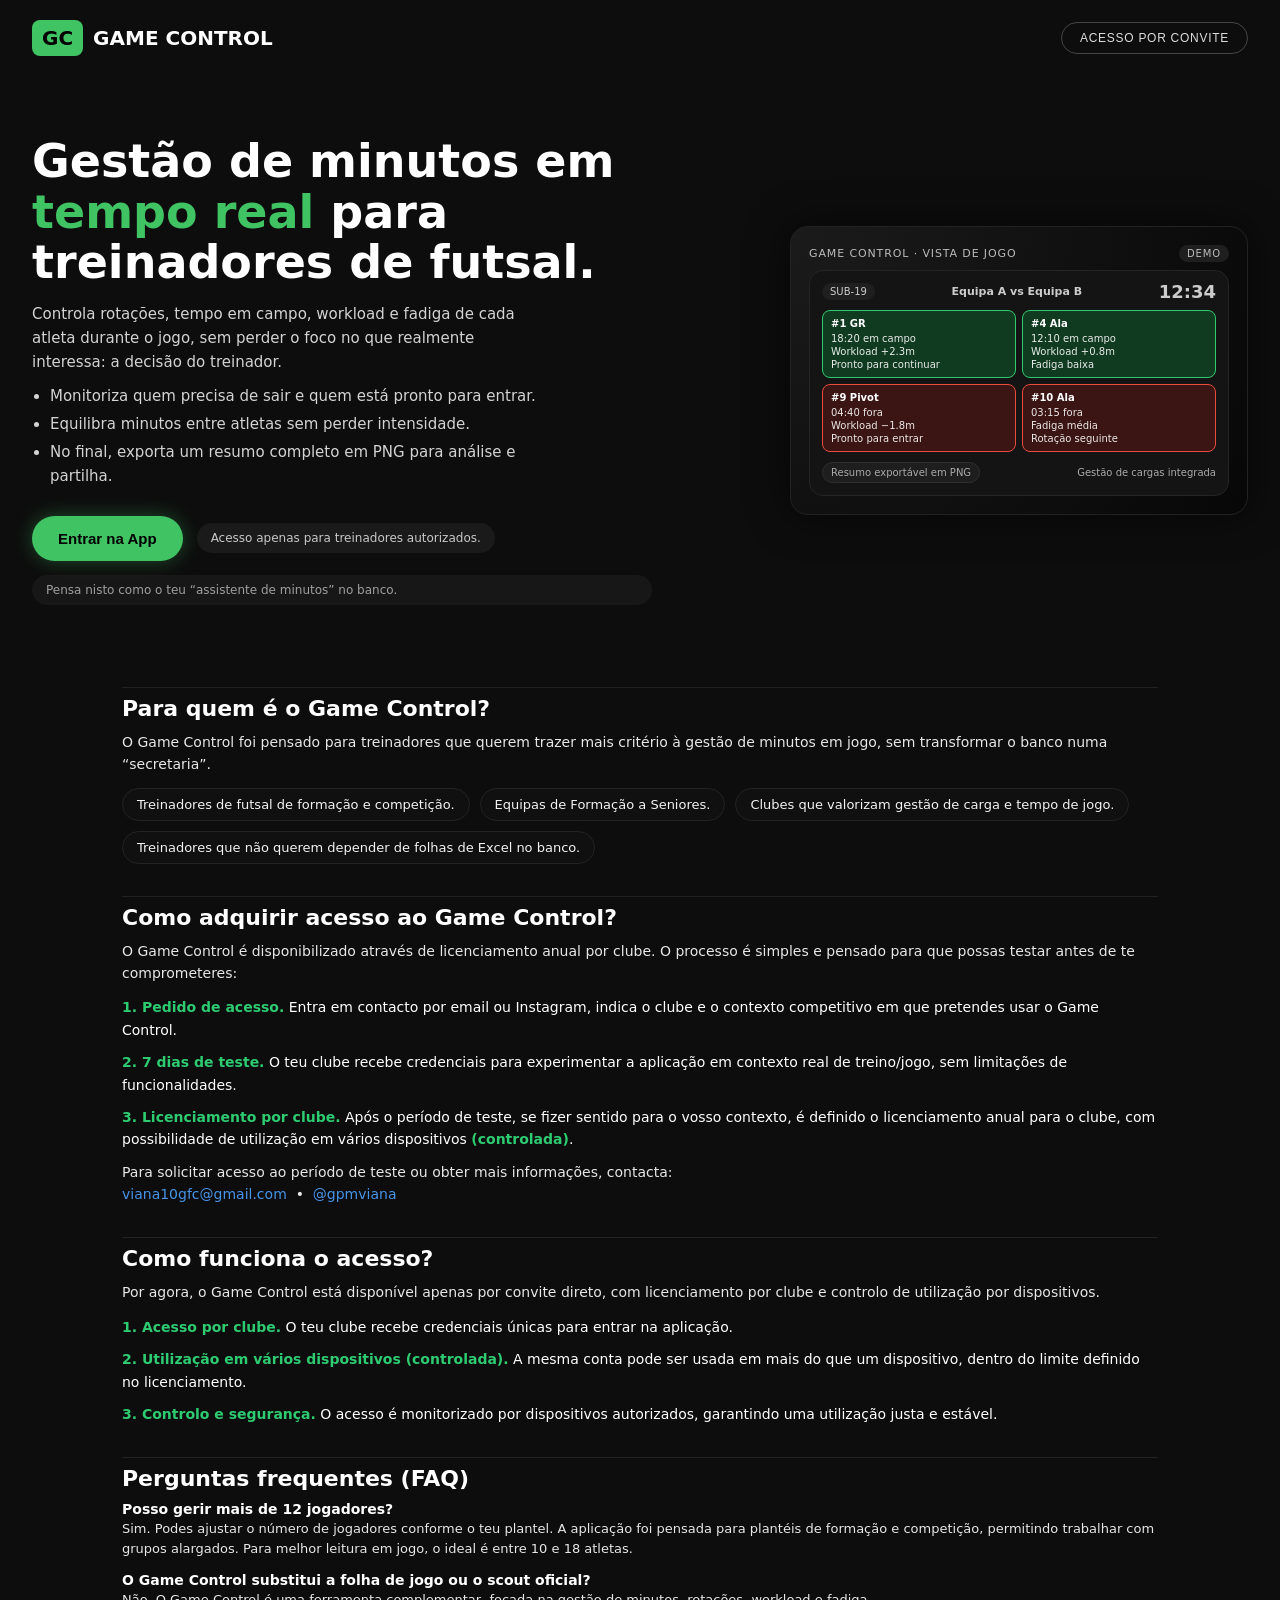
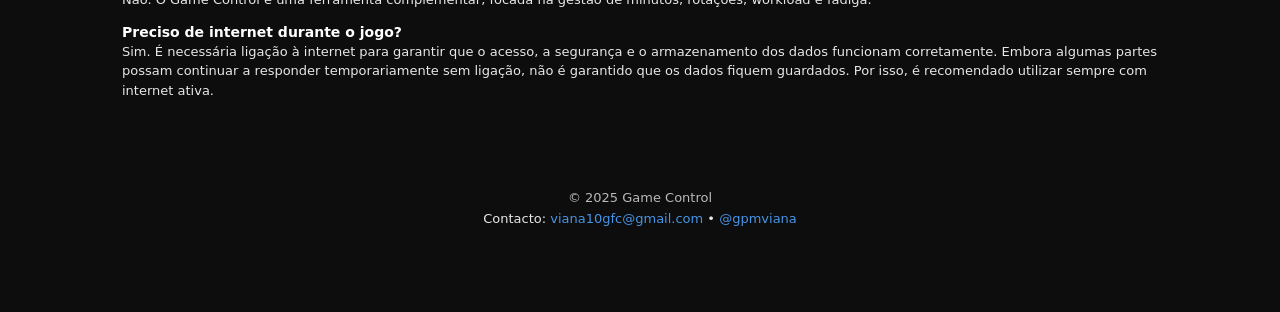
==== index.html @ 4bc2dbb5 "index.html" ====
<!DOCTYPE html>
<html lang="pt">
<head>
    <meta charset="UTF-8" />
    <meta name="viewport" content="width=device-width, initial-scale=1.0" />
    <title>Game Control – Futsal Minutes Manager</title>

    <style>
        :root{
            --green:#40c463;
            --green-soft:#2ecc71;
            --red:#e74c3c;
            --bg:#0d0d0d;
            --card:#111111;
        }

        body {
            margin: 0;
            font-family: system-ui, -apple-system, BlinkMacSystemFont, "Inter", sans-serif;
            background: var(--bg);
            color: #fff;
        }

        /* NAVBAR */
        .navbar {
            width: 100%;
            padding: 20px 32px;
            box-sizing: border-box;
            display: flex;
            justify-content: space-between;
            align-items: center;
        }

        .logo {
            display: flex;
            align-items: center;
            gap: 10px;
            font-weight: 700;
            font-size: 20px;
        }

        .logo-icon {
            background: var(--green);
            padding: 6px 10px;
            border-radius: 8px;
            font-weight: 800;
            color: #000;
        }

        .invite-btn {
            background: transparent;
            border: 1px solid #444;
            padding: 8px 18px;
            border-radius: 20px;
            font-size: 12px;
            cursor: pointer;
            color: #ddd;
            text-transform: uppercase;
            letter-spacing: .06em;
        }

        /* HERO SECTION */
        .hero {
            width: 100%;
            padding: 60px 32px 40px;
            box-sizing: border-box;
            display: flex;
            justify-content: space-between;
            align-items: center;
            gap: 40px;
        }

        .hero-left{
            max-width: 620px;
        }

        .hero-title {
            font-size: 46px;
            font-weight: 800;
            line-height: 1.1;
        }

        .hero-title span {
            color: var(--green);
        }

        .hero-sub {
            opacity: 0.82;
            max-width: 520px;
            margin-top: 14px;
            line-height: 1.6;
            font-size: 15px;
        }

        .hero-sub ul {
            padding-left: 18px;
            margin-top: 10px;
        }

        .hero-sub li {
            margin-bottom: 4px;
        }

        .hero-buttons {
            margin-top: 28px;
            display: flex;
            flex-wrap: wrap;
            gap: 14px;
            align-items: center;
        }

        .primary-btn {
            background: var(--green);
            padding: 14px 26px;
            border-radius: 999px;
            color: #000;
            font-weight: 700;
            border: none;
            cursor: pointer;
            font-size: 15px;
            box-shadow: 0 0 20px rgba(64,196,99,.35);
        }

        .small-tag {
            background: #1c1c1c;
            padding: 8px 14px;
            border-radius: 999px;
            font-size: 12px;
            opacity: 0.9;
            color:#ddd;
        }

        /* MOCKUP / PREVIEW */
        .hero-right{
            flex:1;
            display:flex;
            justify-content:flex-end;
        }

        .mockup-box {
            background: radial-gradient(circle at top left,#1b1b1b,#070707);
            padding: 18px;
            border-radius: 18px;
            box-shadow: 0 0 40px rgba(0,0,0,0.6);
            width: 420px;
            max-width: 100%;
            border:1px solid #222;
        }

        .mockup-header{
            display:flex;
            justify-content:space-between;
            align-items:center;
            font-size:11px;
            text-transform:uppercase;
            letter-spacing:.08em;
            color:#bbb;
            margin-bottom:8px;
        }

        .mockup-chip{
            padding:3px 8px;
            border-radius:999px;
            background:#1f1f1f;
            font-size:10px;
        }

        .mockup-main{
            background: #141414;
            border-radius:14px;
            padding:10px 12px 12px;
            border:1px solid #242424;
        }

        .mockup-toprow{
            display:flex;
            justify-content:space-between;
            align-items:center;
            font-size:11px;
            color:#ccc;
            margin-bottom:8px;
        }

        .mockup-score{
            font-weight:700;
        }

        .mockup-clock{
            font-size:18px;
            font-weight:800;
        }

        .mockup-grid{
            display:grid;
            grid-template-columns:repeat(2,minmax(0,1fr));
            gap:6px;
            margin-top:6px;
        }

        .mock-player{
            border-radius:8px;
            padding:6px 8px;
            font-size:10px;
            line-height:1.3;
        }

        .mock-player.green{
            background:#103b20;
            border:1px solid #2ecc71;
        }

        .mock-player.red{
            background:#3b1513;
            border:1px solid #e74c3c;
        }

        .mock-name{
            font-weight:700;
            margin-bottom:2px;
        }

        .mock-line{
            opacity:.9;
        }

        .mock-footer{
            margin-top:10px;
            display:flex;
            justify-content:space-between;
            align-items:center;
            font-size:10px;
            color:#aaa;
        }

        .mock-pill{
            padding:4px 8px;
            border-radius:999px;
            background:#1e1e1e;
            border:1px solid #2f2f2f;
        }

        /* GENERIC SECTION */
        .section-wrapper{
            padding: 10px 32px 0;
            box-sizing:border-box;
            max-width: 1100px;
            margin: 0 auto;
        }

        .section {
            margin-top: 32px;
            padding-top: 8px;
            border-top: 1px solid #222;
        }

        .section h2 {
            font-size: 22px;
            margin: 0 0 10px 0;
        }

        .section p {
            font-size: 14px;
            opacity: 0.9;
            line-height: 1.6;
            margin: 0 0 12px 0;
        }

        /* PARA QUEM / PILLS */
        .pill-grid {
            display: flex;
            flex-wrap: wrap;
            gap: 10px;
            margin-top: 8px;
        }

        .pill-card {
            background:#111;
            border-radius: 999px;
            padding: 8px 14px;
            font-size: 13px;
            border:1px solid #252525;
            opacity:0.95;
        }

        /* COMO FUNCIONA – STEPS */
        .steps {
            list-style: none;
            padding-left: 0;
            margin: 10px 0 0 0;
            font-size: 14px;
        }

        .steps li {
            margin-bottom: 10px;
            line-height: 1.6;
        }

        .steps li strong {
            color: var(--green-soft);
        }

        /* FAQ */
        .faq-list {
            margin: 10px 0 0 0;
            padding: 0;
            list-style: none;
        }

        .faq-item {
            margin-bottom: 14px;
        }

        .faq-q {
            font-weight: 600;
            font-size: 14px;
            margin-bottom: 2px;
        }

        .faq-a {
            font-size: 13px;
            opacity: 0.9;
            line-height: 1.5;
        }

        /* FOOTER */
        footer {
            width: 100%;
            text-align: center;
            padding: 30px 12px 26px;
            font-size: 13px;
            color: #ccc;
            opacity: 0.9;
            margin-top: 60px;
            margin-bottom: 60px;
            box-sizing:border-box;
        }

        footer a {
            color: #4da3ff;
            text-decoration: none;
        }

        /* RESPONSIVE */
        @media (max-width: 900px){
            .hero{
                flex-direction:column;
                align-items:flex-start;
            }
            .hero-right{
                width:100%;
                justify-content:center;
            }
        }

        @media (max-width:600px){
            .navbar{
                flex-direction:column;
                gap:8px;
                align-items:flex-start;
            }
            .hero{
                padding:40px 20px 20px;
            }
            .hero-title{
                font-size:34px;
            }
            .section-wrapper{
                padding: 0 20px;
            }
        }
    </style>
</head>

<body>

    <!-- NAVBAR -->
    <div class="navbar">
        <div class="logo">
            <div class="logo-icon">GC</div>
            GAME CONTROL
        </div>

        <button class="invite-btn">Acesso por convite</button>
    </div>

    <!-- HERO -->
    <div class="hero">
        <!-- ESQUERDA -->
        <div class="hero-left">
            <div class="hero-title">
                Gestão de minutos em <span>tempo real</span> para treinadores de futsal.
            </div>

            <div class="hero-sub">
                Controla rotações, tempo em campo, workload e fadiga de cada atleta durante o jogo,
                sem perder o foco no que realmente interessa: a decisão do treinador.
                <ul>
                    <li>Monitoriza quem precisa de sair e quem está pronto para entrar.</li>
                    <li>Equilibra minutos entre atletas sem perder intensidade.</li>
                    <li>No final, exporta um resumo completo em PNG para análise e partilha.</li>
                </ul>
            </div>

            <div class="hero-buttons">
                <button class="primary-btn" onclick="window.location.href='app.html'">
                    Entrar na App
                </button>

                <div class="small-tag">
                    Acesso apenas para treinadores autorizados.
                </div>
            </div>

            <div class="small-tag" style="margin-top:14px; opacity:0.7;">
                Pensa nisto como o teu “assistente de minutos” no banco.
            </div>
        </div>

        <!-- DIREITA – MOCKUP DA APP -->
        <div class="hero-right">
            <div class="mockup-box">
                <div class="mockup-header">
                    <span>Game Control · Vista de Jogo</span>
                    <span class="mockup-chip">DEMO</span>
                </div>

                <div class="mockup-main">
                    <div class="mockup-toprow">
                        <span class="mockup-chip">SUB-19</span>
                        <span class="mockup-score">Equipa A vs Equipa B</span>
                        <span class="mockup-clock">12:34</span>
                    </div>

                    <div class="mockup-grid">
                        <div class="mock-player green">
                            <div class="mock-name">#1 GR</div>
                            <div class="mock-line">18:20 em campo</div>
                            <div class="mock-line">Workload +2.3m</div>
                            <div class="mock-line">Pronto para continuar</div>
                        </div>

                        <div class="mock-player green">
                            <div class="mock-name">#4 Ala</div>
                            <div class="mock-line">12:10 em campo</div>
                            <div class="mock-line">Workload +0.8m</div>
                            <div class="mock-line">Fadiga baixa</div>
                        </div>

                        <div class="mock-player red">
                            <div class="mock-name">#9 Pivot</div>
                            <div class="mock-line">04:40 fora</div>
                            <div class="mock-line">Workload −1.8m</div>
                            <div class="mock-line">Pronto para entrar</div>
                        </div>

                        <div class="mock-player red">
                            <div class="mock-name">#10 Ala</div>
                            <div class="mock-line">03:15 fora</div>
                            <div class="mock-line">Fadiga média</div>
                            <div class="mock-line">Rotação seguinte</div>
                        </div>
                    </div>

                    <div class="mock-footer">
                        <span class="mock-pill">Resumo exportável em PNG</span>
                        <span>Gestão de cargas integrada</span>
                    </div>
                </div>
            </div>
        </div>
    </div>

    <!-- SECÇÕES TEXTO -->
    <div class="section-wrapper">

        <!-- PARA QUEM É -->
        <section class="section">
            <h2>Para quem é o Game Control?</h2>
            <p>
                O Game Control foi pensado para treinadores que querem trazer mais critério à gestão de minutos em jogo,
                sem transformar o banco numa “secretaria”.
            </p>
            <div class="pill-grid">
                <div class="pill-card">Treinadores de futsal de formação e competição.</div>
                <div class="pill-card">Equipas de Formação a Seniores.</div>
                <div class="pill-card">Clubes que valorizam gestão de carga e tempo de jogo.</div>
                <div class="pill-card">Treinadores que não querem depender de folhas de Excel no banco.</div>
            </div>
        </section>

        <!-- COMO ADQUIRIR ACESSO -->
        <section class="section">
            <h2>Como adquirir acesso ao Game Control?</h2>
            <p>
                O Game Control é disponibilizado através de licenciamento anual por clube.  
                O processo é simples e pensado para que possas testar antes de te comprometeres:
            </p>
            <ul class="steps">
                <li>
                    <strong>1. Pedido de acesso.</strong>  
                    Entra em contacto por email ou Instagram, indica o clube e o contexto competitivo em que pretendes usar o Game Control.
                </li>
                <li>
                    <strong>2. 7 dias de teste.</strong>  
                    O teu clube recebe credenciais para experimentar a aplicação em contexto real de treino/jogo, sem limitações de funcionalidades.
                </li>
                <li>
                    <strong>3. Licenciamento por clube.</strong>  
                    Após o período de teste, se fizer sentido para o vosso contexto, é definido o licenciamento anual para o clube, com possibilidade de utilização em vários dispositivos <strong>(controlada)</strong>.
                </li>
            </ul>
            <p style="margin-top:10px;">
                Para solicitar acesso ao período de teste ou obter mais informações, contacta:
                <br>
                <a href="mailto:viana10gfc@gmail.com" style="color:#4da3ff; text-decoration:none;">viana10gfc@gmail.com</a>
                &nbsp;•&nbsp;
                <a href="https://instagram.com/gpmviana" target="_blank" style="color:#4da3ff; text-decoration:none;">@gpmviana</a>
            </p>
        </section>

        <!-- COMO FUNCIONA O ACESSO -->
        <section class="section">
            <h2>Como funciona o acesso?</h2>
            <p>
                Por agora, o Game Control está disponível apenas por convite direto, com licenciamento por clube e controlo de utilização por dispositivos.
            </p>
            <ul class="steps">
                <li>
                    <strong>1. Acesso por clube.</strong>  
                    O teu clube recebe credenciais únicas para entrar na aplicação.
                </li>
                <li>
                    <strong>2. Utilização em vários dispositivos (controlada).</strong>  
                    A mesma conta pode ser usada em mais do que um dispositivo, dentro do limite definido no licenciamento.
                </li>
                <li>
                    <strong>3. Controlo e segurança.</strong>  
                    O acesso é monitorizado por dispositivos autorizados, garantindo uma utilização justa e estável.
                </li>
            </ul>
        </section>

        <!-- FAQ -->
        <section class="section">
            <h2>Perguntas frequentes (FAQ)</h2>
            <ul class="faq-list">

                <li class="faq-item">
                    <div class="faq-q">Posso gerir mais de 12 jogadores?</div>
                    <div class="faq-a">
                        Sim. Podes ajustar o número de jogadores conforme o teu plantel.
                        A aplicação foi pensada para plantéis de formação e competição, permitindo trabalhar com grupos
                        alargados. Para melhor leitura em jogo, o ideal é entre 10 e 18 atletas.
                    </div>
                </li>

                <li class="faq-item">
                    <div class="faq-q">O Game Control substitui a folha de jogo ou o scout oficial?</div>
                    <div class="faq-a">
                        Não. O Game Control é uma ferramenta complementar, focada na gestão de minutos, rotações,
                        workload e fadiga.
                    </div>
                </li>

                <li class="faq-item">
                    <div class="faq-q">Preciso de internet durante o jogo?</div>
                    <div class="faq-a">
                        Sim. É necessária ligação à internet para garantir que o acesso, a segurança e o
                        armazenamento dos dados funcionam corretamente.  
                        Embora algumas partes possam continuar a responder temporariamente sem ligação, não é
                        garantido que os dados fiquem guardados. Por isso, é recomendado utilizar sempre com
                        internet ativa.
                    </div>
                </li>

            </ul>
        </section>
    </div>

    <!-- FOOTER (CONTACTOS) -->
    <footer>
        <div>© 2025 Game Control </div>
        <div style="font-weight:500; color:#fff; margin-top:6px;">
            Contacto:
            <a href="mailto:viana10gfc@gmail.com">viana10gfc@gmail.com</a>
            •
            <a href="https://instagram.com/gpmviana" target="_blank">@gpmviana</a>
        </div>
    </footer>

</body>
</html>
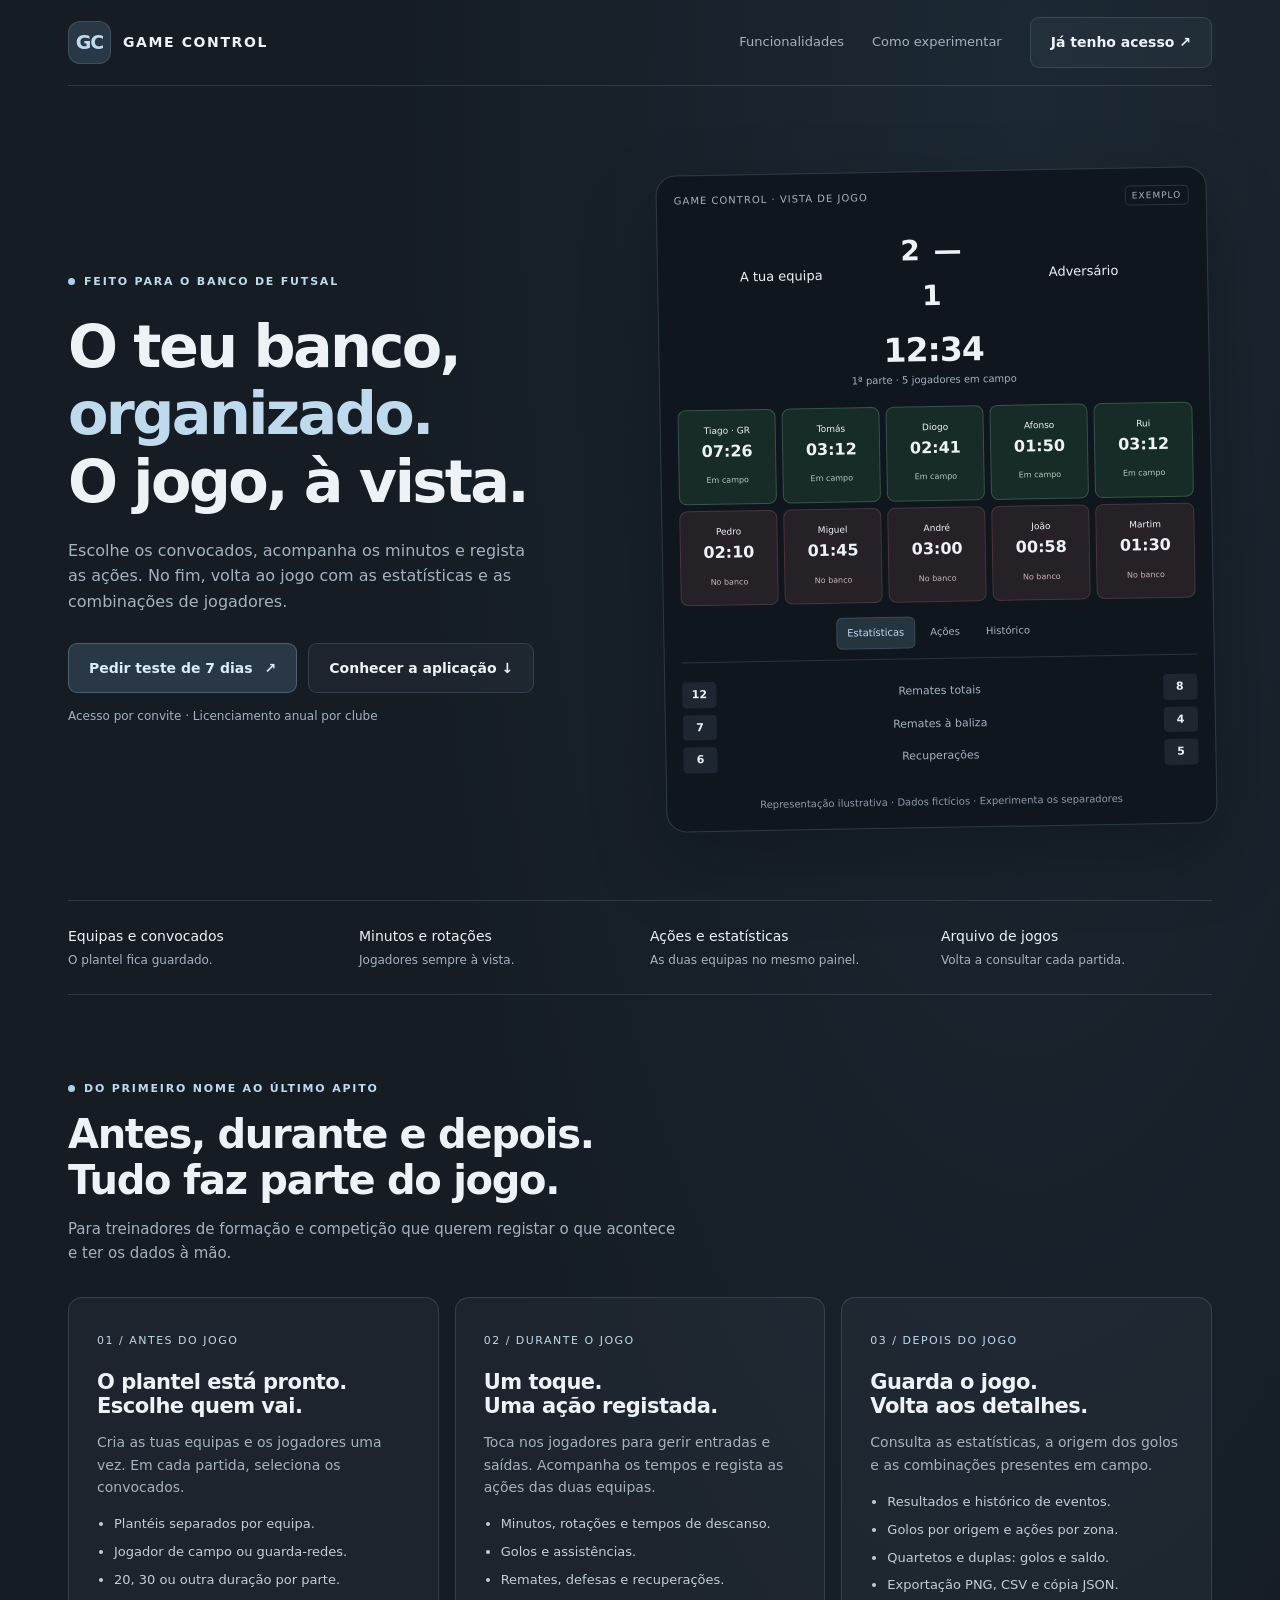
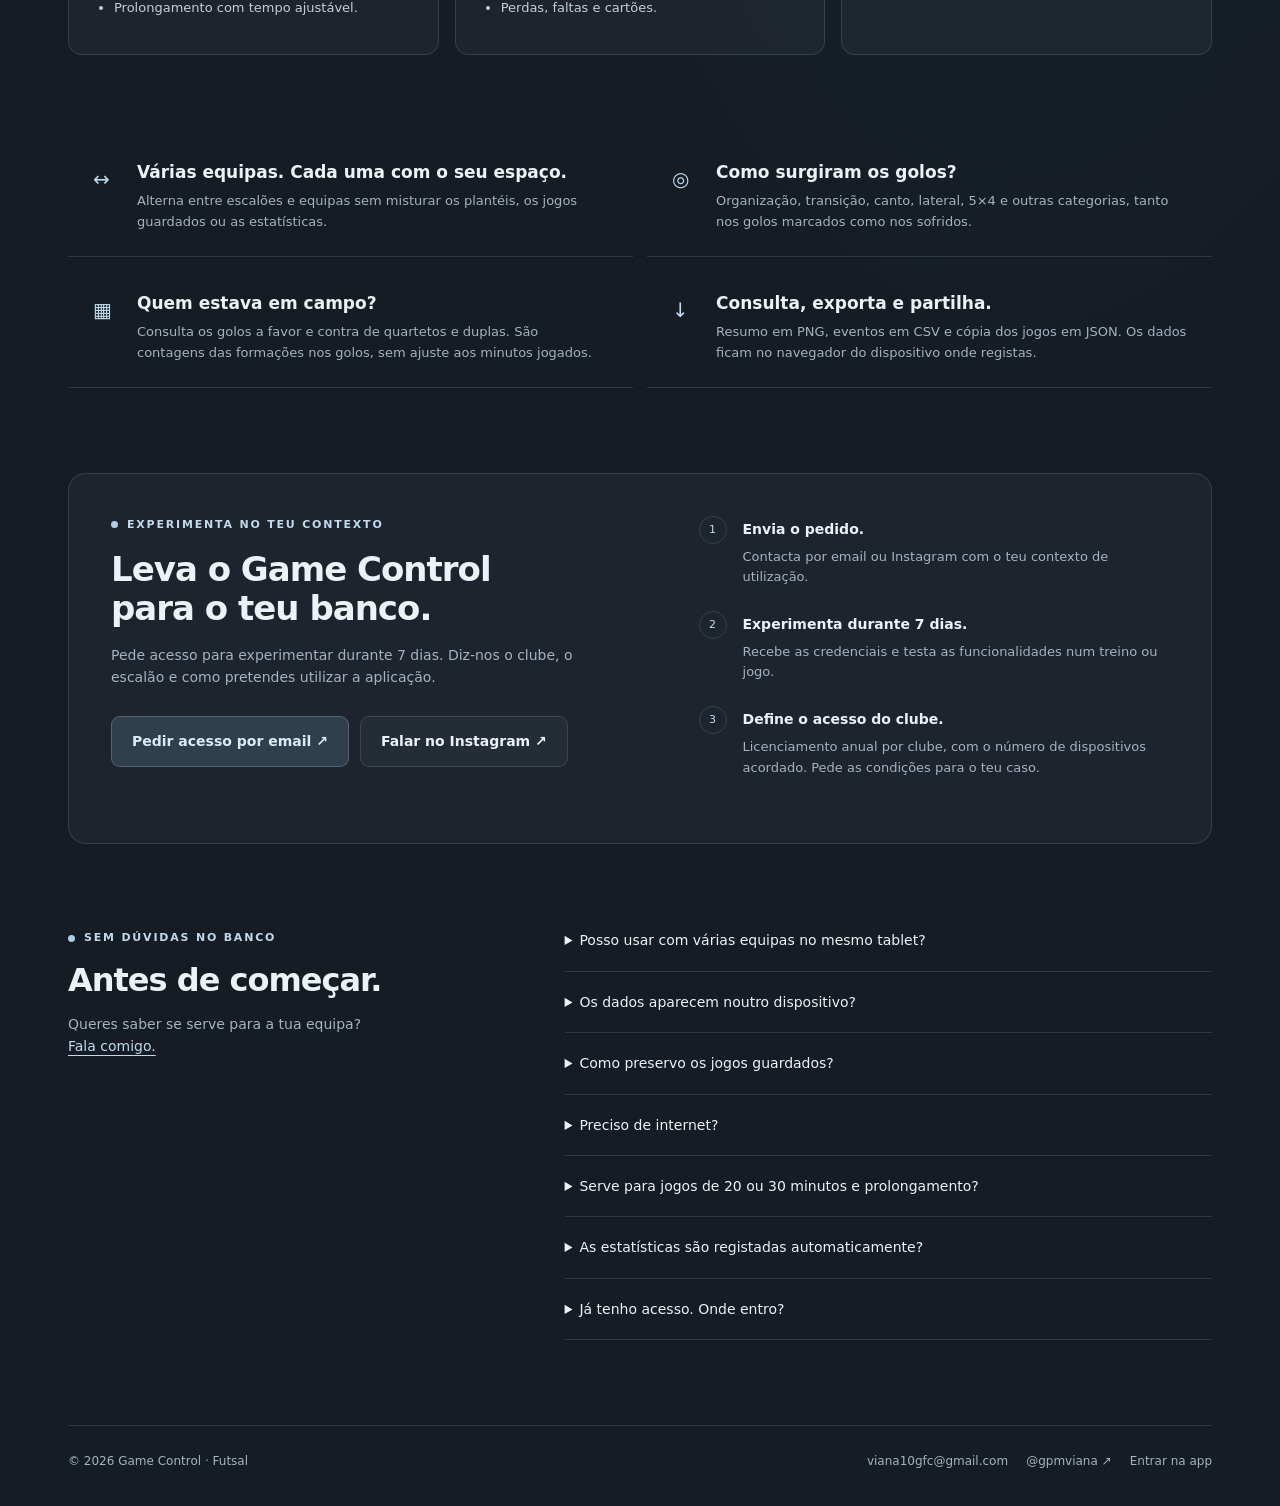
==== commit e5e5e97c: "Update index.html" ====
--- a/index.html
+++ b/index.html
@@ -1,592 +1,38 @@
 <!DOCTYPE html>
-<html lang="pt">
+<html lang="pt-PT">
 <head>
-    <meta charset="UTF-8" />
-    <meta name="viewport" content="width=device-width, initial-scale=1.0" />
-    <title>Game Control – Futsal Minutes Manager</title>
-
-    <style>
-        :root{
-            --green:#40c463;
-            --green-soft:#2ecc71;
-            --red:#e74c3c;
-            --bg:#0d0d0d;
-            --card:#111111;
-        }
-
-        body {
-            margin: 0;
-            font-family: system-ui, -apple-system, BlinkMacSystemFont, "Inter", sans-serif;
-            background: var(--bg);
-            color: #fff;
-        }
-
-        /* NAVBAR */
-        .navbar {
-            width: 100%;
-            padding: 20px 32px;
-            box-sizing: border-box;
-            display: flex;
-            justify-content: space-between;
-            align-items: center;
-        }
-
-        .logo {
-            display: flex;
-            align-items: center;
-            gap: 10px;
-            font-weight: 700;
-            font-size: 20px;
-        }
-
-        .logo-icon {
-            background: var(--green);
-            padding: 6px 10px;
-            border-radius: 8px;
-            font-weight: 800;
-            color: #000;
-        }
-
-        .invite-btn {
-            background: transparent;
-            border: 1px solid #444;
-            padding: 8px 18px;
-            border-radius: 20px;
-            font-size: 12px;
-            cursor: pointer;
-            color: #ddd;
-            text-transform: uppercase;
-            letter-spacing: .06em;
-        }
-
-        /* HERO SECTION */
-        .hero {
-            width: 100%;
-            padding: 60px 32px 40px;
-            box-sizing: border-box;
-            display: flex;
-            justify-content: space-between;
-            align-items: center;
-            gap: 40px;
-        }
-
-        .hero-left{
-            max-width: 620px;
-        }
-
-        .hero-title {
-            font-size: 46px;
-            font-weight: 800;
-            line-height: 1.1;
-        }
-
-        .hero-title span {
-            color: var(--green);
-        }
-
-        .hero-sub {
-            opacity: 0.82;
-            max-width: 520px;
-            margin-top: 14px;
-            line-height: 1.6;
-            font-size: 15px;
-        }
-
-        .hero-sub ul {
-            padding-left: 18px;
-            margin-top: 10px;
-        }
-
-        .hero-sub li {
-            margin-bottom: 4px;
-        }
-
-        .hero-buttons {
-            margin-top: 28px;
-            display: flex;
-            flex-wrap: wrap;
-            gap: 14px;
-            align-items: center;
-        }
-
-        .primary-btn {
-            background: var(--green);
-            padding: 14px 26px;
-            border-radius: 999px;
-            color: #000;
-            font-weight: 700;
-            border: none;
-            cursor: pointer;
-            font-size: 15px;
-            box-shadow: 0 0 20px rgba(64,196,99,.35);
-        }
-
-        .small-tag {
-            background: #1c1c1c;
-            padding: 8px 14px;
-            border-radius: 999px;
-            font-size: 12px;
-            opacity: 0.9;
-            color:#ddd;
-        }
-
-        /* MOCKUP / PREVIEW */
-        .hero-right{
-            flex:1;
-            display:flex;
-            justify-content:flex-end;
-        }
-
-        .mockup-box {
-            background: radial-gradient(circle at top left,#1b1b1b,#070707);
-            padding: 18px;
-            border-radius: 18px;
-            box-shadow: 0 0 40px rgba(0,0,0,0.6);
-            width: 420px;
-            max-width: 100%;
-            border:1px solid #222;
-        }
-
-        .mockup-header{
-            display:flex;
-            justify-content:space-between;
-            align-items:center;
-            font-size:11px;
-            text-transform:uppercase;
-            letter-spacing:.08em;
-            color:#bbb;
-            margin-bottom:8px;
-        }
-
-        .mockup-chip{
-            padding:3px 8px;
-            border-radius:999px;
-            background:#1f1f1f;
-            font-size:10px;
-        }
-
-        .mockup-main{
-            background: #141414;
-            border-radius:14px;
-            padding:10px 12px 12px;
-            border:1px solid #242424;
-        }
-
-        .mockup-toprow{
-            display:flex;
-            justify-content:space-between;
-            align-items:center;
-            font-size:11px;
-            color:#ccc;
-            margin-bottom:8px;
-        }
-
-        .mockup-score{
-            font-weight:700;
-        }
-
-        .mockup-clock{
-            font-size:18px;
-            font-weight:800;
-        }
-
-        .mockup-grid{
-            display:grid;
-            grid-template-columns:repeat(2,minmax(0,1fr));
-            gap:6px;
-            margin-top:6px;
-        }
-
-        .mock-player{
-            border-radius:8px;
-            padding:6px 8px;
-            font-size:10px;
-            line-height:1.3;
-        }
-
-        .mock-player.green{
-            background:#103b20;
-            border:1px solid #2ecc71;
-        }
-
-        .mock-player.red{
-            background:#3b1513;
-            border:1px solid #e74c3c;
-        }
-
-        .mock-name{
-            font-weight:700;
-            margin-bottom:2px;
-        }
-
-        .mock-line{
-            opacity:.9;
-        }
-
-        .mock-footer{
-            margin-top:10px;
-            display:flex;
-            justify-content:space-between;
-            align-items:center;
-            font-size:10px;
-            color:#aaa;
-        }
-
-        .mock-pill{
-            padding:4px 8px;
-            border-radius:999px;
-            background:#1e1e1e;
-            border:1px solid #2f2f2f;
-        }
-
-        /* GENERIC SECTION */
-        .section-wrapper{
-            padding: 10px 32px 0;
-            box-sizing:border-box;
-            max-width: 1100px;
-            margin: 0 auto;
-        }
-
-        .section {
-            margin-top: 32px;
-            padding-top: 8px;
-            border-top: 1px solid #222;
-        }
-
-        .section h2 {
-            font-size: 22px;
-            margin: 0 0 10px 0;
-        }
-
-        .section p {
-            font-size: 14px;
-            opacity: 0.9;
-            line-height: 1.6;
-            margin: 0 0 12px 0;
-        }
-
-        /* PARA QUEM / PILLS */
-        .pill-grid {
-            display: flex;
-            flex-wrap: wrap;
-            gap: 10px;
-            margin-top: 8px;
-        }
-
-        .pill-card {
-            background:#111;
-            border-radius: 999px;
-            padding: 8px 14px;
-            font-size: 13px;
-            border:1px solid #252525;
-            opacity:0.95;
-        }
-
-        /* COMO FUNCIONA – STEPS */
-        .steps {
-            list-style: none;
-            padding-left: 0;
-            margin: 10px 0 0 0;
-            font-size: 14px;
-        }
-
-        .steps li {
-            margin-bottom: 10px;
-            line-height: 1.6;
-        }
-
-        .steps li strong {
-            color: var(--green-soft);
-        }
-
-        /* FAQ */
-        .faq-list {
-            margin: 10px 0 0 0;
-            padding: 0;
-            list-style: none;
-        }
-
-        .faq-item {
-            margin-bottom: 14px;
-        }
-
-        .faq-q {
-            font-weight: 600;
-            font-size: 14px;
-            margin-bottom: 2px;
-        }
-
-        .faq-a {
-            font-size: 13px;
-            opacity: 0.9;
-            line-height: 1.5;
-        }
-
-        /* FOOTER */
-        footer {
-            width: 100%;
-            text-align: center;
-            padding: 30px 12px 26px;
-            font-size: 13px;
-            color: #ccc;
-            opacity: 0.9;
-            margin-top: 60px;
-            margin-bottom: 60px;
-            box-sizing:border-box;
-        }
-
-        footer a {
-            color: #4da3ff;
-            text-decoration: none;
-        }
-
-        /* RESPONSIVE */
-        @media (max-width: 900px){
-            .hero{
-                flex-direction:column;
-                align-items:flex-start;
-            }
-            .hero-right{
-                width:100%;
-                justify-content:center;
-            }
-        }
-
-        @media (max-width:600px){
-            .navbar{
-                flex-direction:column;
-                gap:8px;
-                align-items:flex-start;
-            }
-            .hero{
-                padding:40px 20px 20px;
-            }
-            .hero-title{
-                font-size:34px;
-            }
-            .section-wrapper{
-                padding: 0 20px;
-            }
-        }
-    </style>
+<meta charset="UTF-8">
+<meta name="viewport" content="width=device-width, initial-scale=1">
+<meta name="description" content="Game Control: equipas e convocados, minutos e rotações, ações e estatísticas de futsal. Experimenta durante 7 dias mediante pedido de acesso.">
+<meta name="theme-color" content="#151c24">
+<title>Game Control — O teu banco de futsal, organizado.</title>
+<style>
+:root{color-scheme:dark;--bg:#151c24;--surface:rgba(199,223,243,.045);--raised:rgba(170,207,235,.09);--line:rgba(186,214,237,.15);--text:#edf2f7;--muted:#a5b2c0;--accent:#bfd9ed;--blue:rgba(139,186,218,.18)}
+*{box-sizing:border-box}html{scroll-behavior:smooth;scroll-padding-top:90px}body{margin:0;background:radial-gradient(ellipse at 80% 3%,#263b4b66,transparent 45%),var(--bg);color:var(--text);font-family:'Segoe UI',system-ui,-apple-system,sans-serif;line-height:1.6}a{color:inherit;text-decoration:none}button,input{font:inherit}button,a{-webkit-tap-highlight-color:transparent}button{cursor:pointer}a:focus-visible,button:focus-visible,summary:focus-visible{outline:2px solid var(--accent);outline-offset:5px}button{color:inherit}h1,h2,h3,p{margin:0}h1,h2,h3{line-height:1.15;font-weight:600}p{color:var(--muted)}.wrap{max-width:1200px;margin:auto;padding:0 28px}.nav{height:86px;display:flex;justify-content:space-between;align-items:center;gap:24px;border-bottom:1px solid var(--line)}.brand{display:flex;align-items:center;gap:12px;font-size:14px;letter-spacing:1.6px;font-weight:650}.monogram{display:grid;place-items:center;background:var(--blue);color:var(--accent);width:43px;height:43px;border:1px solid var(--line);border-radius:12px;letter-spacing:-1px;font-size:19px}.nav-links{display:flex;gap:28px;font-size:13px;color:var(--muted);align-items:center}.nav-links a:hover{color:var(--text)}.button{display:inline-flex;align-items:center;justify-content:center;gap:12px;padding:13px 20px;border:1px solid var(--line);border-radius:9px;font-size:14px;font-weight:600;background:var(--surface);color:var(--text);transition:background .15s,transform .15s}.button:hover{background:var(--raised);transform:translateY(-1px)}.button.primary{background:var(--blue);border-color:#b8dbf43d;color:#d8ecfa}.eyebrow{display:flex;align-items:center;gap:9px;color:var(--accent);font-size:11px;font-weight:600;letter-spacing:1.8px;text-transform:uppercase}.eyebrow:before{content:'';width:7px;height:7px;background:#adcfe7;border-radius:50%}.hero{display:grid;grid-template-columns:1fr 1.04fr;gap:64px;align-items:center;padding:85px 0 72px}.hero h1{font-size:clamp(40px,4.6vw,62px);letter-spacing:-2.6px;margin:22px 0}.hero h1 span{color:var(--accent)}.hero .intro{font-size:16px;max-width:460px}.cta{display:flex;flex-wrap:wrap;gap:11px;margin-top:28px}.hero .small{font-size:12px;margin-top:14px;color:var(--muted)}.preview{background:#10161e;border:1px solid #8eacc63b;border-radius:20px;padding:17px;box-shadow:0 30px 75px #0004;transform:rotate(-1deg)}.preview-bar{display:flex;justify-content:space-between;color:var(--muted);font-size:10px;letter-spacing:1px;margin-bottom:20px}.preview-tag{border:1px solid var(--line);border-radius:5px;padding:2px 6px;font-size:9px}.score{display:grid;grid-template-columns:1fr 90px 1fr;text-align:center;align-items:center;margin:10px 0}.score strong{font-size:13px;font-weight:500}.score b{font-size:28px;letter-spacing:2px}.clock{text-align:center;font-size:33px;font-weight:600;line-height:1.3;font-variant-numeric:tabular-nums;letter-spacing:-1px}.period{text-align:center;font-size:10px;color:var(--muted);margin-bottom:18px}.player-grid{display:grid;grid-template-columns:repeat(5,minmax(0,1fr));gap:6px}.player{background:#24493670;border:1px solid #77b8924d;text-align:center;border-radius:8px;padding:13px 3px}.player.bench{background:#54383b55;border-color:#b47f823d}.player span{display:block;font-size:9px}.player b{display:block;font-size:16px;line-height:1.7;font-weight:600}.player small{font-size:8px;color:#b5c8bb}.player.bench small{color:#c8b5b7}.preview-tabs{display:flex;justify-content:center;gap:4px;margin:14px 0 10px}.preview-tabs button{padding:7px 10px;font-size:10px;border:1px solid transparent;border-radius:6px;background:transparent;color:var(--muted)}.preview-tabs button[aria-selected=true]{background:var(--blue);color:var(--accent);border-color:var(--line)}.demo-panel{border-top:1px solid var(--line);padding-top:12px;min-height:125px}.demo-row{display:grid;grid-template-columns:34px 1fr 34px;align-items:center;text-align:center;font-size:11px;margin:7px 0}.demo-row b{background:var(--raised);padding:4px;border-radius:4px;font-weight:600}.demo-row span{color:var(--muted)}.demo-actions{display:grid;grid-template-columns:1fr 1fr;gap:7px}.demo-actions span{padding:9px;text-align:center;font-size:10px;background:var(--surface);border:1px solid var(--line);border-radius:5px;color:var(--muted)}.demo-event{font-size:11px;color:var(--muted);padding:7px;border-bottom:1px solid var(--line)}.preview-caption{font-size:10px;text-align:center;margin-top:11px;color:#8d9aa8}.pill-strip{display:grid;grid-template-columns:repeat(4,1fr);gap:20px;border-top:1px solid var(--line);border-bottom:1px solid var(--line);padding:24px 0}.pill-strip span{display:block;font-size:12px;color:var(--muted)}.pill-strip strong{display:block;font-size:14px;font-weight:500;margin-bottom:3px}.section{padding:85px 0}.section-head{max-width:620px;margin-bottom:32px}.section-head h2{font-size:clamp(29px,3.2vw,40px);letter-spacing:-1.3px;margin:14px 0}.section-head p{font-size:15px}.steps{display:grid;grid-template-columns:repeat(3,1fr);gap:16px}.card{padding:28px;background:var(--surface);border:1px solid var(--line);border-radius:14px}.step{font-size:11px;letter-spacing:1.5px;color:var(--accent)}.card h3{font-size:21px;margin:18px 0 13px;letter-spacing:-.5px}.card p{font-size:14px}.card ul{padding-left:17px;margin:16px 0 0;color:#c3ced8;font-size:13px}.card li{margin:7px 0}.feature-section{padding-top:0}.features{display:grid;grid-template-columns:repeat(2,1fr);gap:14px}.feature{padding:23px 25px;border-bottom:1px solid var(--line);display:grid;grid-template-columns:32px 1fr;gap:12px}.feature .icon{color:var(--accent);font-size:20px}.feature h3{font-size:17px;margin:0 0 9px}.feature p{font-size:13px}.access{display:grid;grid-template-columns:1.1fr 1fr;gap:70px;background:var(--surface);border:1px solid var(--line);padding:42px;border-radius:18px}.access h2{font-size:34px;letter-spacing:-1px;margin:16px 0}.access p{font-size:14px}.access-steps{list-style:none;padding:0;margin:0}.access-steps li{display:grid;grid-template-columns:32px 1fr;gap:12px;margin-bottom:23px}.access-steps .num{width:28px;height:28px;display:grid;place-items:center;border:1px solid var(--line);border-radius:50%;font-size:11px;color:var(--accent)}.access-steps strong{font-size:14px;font-weight:600}.access-steps p{font-size:13px;margin-top:5px}.faq{display:grid;grid-template-columns:.8fr 1.2fr;gap:65px}.faq h2{font-size:32px;letter-spacing:-1px}.faq>div>p{margin-top:14px;font-size:14px}.faq details{border-bottom:1px solid var(--line);padding:19px 0}.faq details:first-child{padding-top:0}.faq summary{cursor:pointer;font-size:14px;font-weight:500}.faq details p{font-size:13px;margin-top:12px;line-height:1.8}.contact-link{color:var(--accent);text-decoration:underline;text-underline-offset:4px}footer{border-top:1px solid var(--line);padding:26px 0 35px;display:flex;justify-content:space-between;gap:16px;flex-wrap:wrap;font-size:12px;color:var(--muted)}footer .links{display:flex;gap:18px}.skip{position:absolute;left:12px;top:-70px;background:var(--bg);padding:12px;z-index:9}.skip:focus{top:8px}[hidden]{display:none!important}
+@media(max-width:1000px){.hero{gap:30px}.hero h1{font-size:46px}.nav-links{gap:16px}.access{gap:35px}.preview{transform:none}}
+@media(max-width:760px){.wrap{padding:0 20px}.nav{height:auto;min-height:78px;padding:16px 0;flex-wrap:wrap;gap:14px}.nav-links>a:not(.button){display:none}.hero{grid-template-columns:1fr;padding:48px 0;gap:38px}.hero h1{font-size:46px;letter-spacing:-1.8px}.hero .intro{max-width:none}.preview{max-width:560px;width:100%;margin:auto}.pill-strip{grid-template-columns:1fr 1fr}.section{padding:55px 0}.feature-section{padding-top:0}.steps{grid-template-columns:1fr}.card{padding:24px}.features{grid-template-columns:1fr}.feature{padding:20px 0}.access{grid-template-columns:1fr;padding:26px;gap:30px}.faq{grid-template-columns:1fr;gap:28px}.brand{font-size:12px}.nav .button{padding:9px 12px;font-size:12px}.hero .cta .button{flex:1}.player b{font-size:14px}.preview-tabs button{padding:7px;font-size:9px}.section-head h2{font-size:32px}.hero .eyebrow{font-size:10px}}
+@media(prefers-reduced-motion:reduce){html{scroll-behavior:auto}*{transition:none!important}}
+</style>
 </head>
-
 <body>
-
-    <!-- NAVBAR -->
-    <div class="navbar">
-        <div class="logo">
-            <div class="logo-icon">GC</div>
-            GAME CONTROL
-        </div>
-
-        <button class="invite-btn">Acesso por convite</button>
-    </div>
-
-    <!-- HERO -->
-    <div class="hero">
-        <!-- ESQUERDA -->
-        <div class="hero-left">
-            <div class="hero-title">
-                Gestão de minutos em <span>tempo real</span> para treinadores de futsal.
-            </div>
-
-            <div class="hero-sub">
-                Controla rotações, tempo em campo, workload e fadiga de cada atleta durante o jogo,
-                sem perder o foco no que realmente interessa: a decisão do treinador.
-                <ul>
-                    <li>Monitoriza quem precisa de sair e quem está pronto para entrar.</li>
-                    <li>Equilibra minutos entre atletas sem perder intensidade.</li>
-                    <li>No final, exporta um resumo completo em PNG para análise e partilha.</li>
-                </ul>
-            </div>
-
-            <div class="hero-buttons">
-                <button class="primary-btn" onclick="window.location.href='app.html'">
-                    Entrar na App
-                </button>
-
-                <div class="small-tag">
-                    Acesso apenas para treinadores autorizados.
-                </div>
-            </div>
-
-            <div class="small-tag" style="margin-top:14px; opacity:0.7;">
-                Pensa nisto como o teu “assistente de minutos” no banco.
-            </div>
-        </div>
-
-        <!-- DIREITA – MOCKUP DA APP -->
-        <div class="hero-right">
-            <div class="mockup-box">
-                <div class="mockup-header">
-                    <span>Game Control · Vista de Jogo</span>
-                    <span class="mockup-chip">DEMO</span>
-                </div>
-
-                <div class="mockup-main">
-                    <div class="mockup-toprow">
-                        <span class="mockup-chip">SUB-19</span>
-                        <span class="mockup-score">Equipa A vs Equipa B</span>
-                        <span class="mockup-clock">12:34</span>
-                    </div>
-
-                    <div class="mockup-grid">
-                        <div class="mock-player green">
-                            <div class="mock-name">#1 GR</div>
-                            <div class="mock-line">18:20 em campo</div>
-                            <div class="mock-line">Workload +2.3m</div>
-                            <div class="mock-line">Pronto para continuar</div>
-                        </div>
-
-                        <div class="mock-player green">
-                            <div class="mock-name">#4 Ala</div>
-                            <div class="mock-line">12:10 em campo</div>
-                            <div class="mock-line">Workload +0.8m</div>
-                            <div class="mock-line">Fadiga baixa</div>
-                        </div>
-
-                        <div class="mock-player red">
-                            <div class="mock-name">#9 Pivot</div>
-                            <div class="mock-line">04:40 fora</div>
-                            <div class="mock-line">Workload −1.8m</div>
-                            <div class="mock-line">Pronto para entrar</div>
-                        </div>
-
-                        <div class="mock-player red">
-                            <div class="mock-name">#10 Ala</div>
-                            <div class="mock-line">03:15 fora</div>
-                            <div class="mock-line">Fadiga média</div>
-                            <div class="mock-line">Rotação seguinte</div>
-                        </div>
-                    </div>
-
-                    <div class="mock-footer">
-                        <span class="mock-pill">Resumo exportável em PNG</span>
-                        <span>Gestão de cargas integrada</span>
-                    </div>
-                </div>
-            </div>
-        </div>
-    </div>
-
-    <!-- SECÇÕES TEXTO -->
-    <div class="section-wrapper">
-
-        <!-- PARA QUEM É -->
-        <section class="section">
-            <h2>Para quem é o Game Control?</h2>
-            <p>
-                O Game Control foi pensado para treinadores que querem trazer mais critério à gestão de minutos em jogo,
-                sem transformar o banco numa “secretaria”.
-            </p>
-            <div class="pill-grid">
-                <div class="pill-card">Treinadores de futsal de formação e competição.</div>
-                <div class="pill-card">Equipas de Formação a Seniores.</div>
-                <div class="pill-card">Clubes que valorizam gestão de carga e tempo de jogo.</div>
-                <div class="pill-card">Treinadores que não querem depender de folhas de Excel no banco.</div>
-            </div>
-        </section>
-
-        <!-- COMO ADQUIRIR ACESSO -->
-        <section class="section">
-            <h2>Como adquirir acesso ao Game Control?</h2>
-            <p>
-                O Game Control é disponibilizado através de licenciamento anual por clube.  
-                O processo é simples e pensado para que possas testar antes de te comprometeres:
-            </p>
-            <ul class="steps">
-                <li>
-                    <strong>1. Pedido de acesso.</strong>  
-                    Entra em contacto por email ou Instagram, indica o clube e o contexto competitivo em que pretendes usar o Game Control.
-                </li>
-                <li>
-                    <strong>2. 7 dias de teste.</strong>  
-                    O teu clube recebe credenciais para experimentar a aplicação em contexto real de treino/jogo, sem limitações de funcionalidades.
-                </li>
-                <li>
-                    <strong>3. Licenciamento por clube.</strong>  
-                    Após o período de teste, se fizer sentido para o vosso contexto, é definido o licenciamento anual para o clube, com possibilidade de utilização em vários dispositivos <strong>(controlada)</strong>.
-                </li>
-            </ul>
-            <p style="margin-top:10px;">
-                Para solicitar acesso ao período de teste ou obter mais informações, contacta:
-                <br>
-                <a href="mailto:viana10gfc@gmail.com" style="color:#4da3ff; text-decoration:none;">viana10gfc@gmail.com</a>
-                &nbsp;•&nbsp;
-                <a href="https://instagram.com/gpmviana" target="_blank" style="color:#4da3ff; text-decoration:none;">@gpmviana</a>
-            </p>
-        </section>
-
-        <!-- COMO FUNCIONA O ACESSO -->
-        <section class="section">
-            <h2>Como funciona o acesso?</h2>
-            <p>
-                Por agora, o Game Control está disponível apenas por convite direto, com licenciamento por clube e controlo de utilização por dispositivos.
-            </p>
-            <ul class="steps">
-                <li>
-                    <strong>1. Acesso por clube.</strong>  
-                    O teu clube recebe credenciais únicas para entrar na aplicação.
-                </li>
-                <li>
-                    <strong>2. Utilização em vários dispositivos (controlada).</strong>  
-                    A mesma conta pode ser usada em mais do que um dispositivo, dentro do limite definido no licenciamento.
-                </li>
-                <li>
-                    <strong>3. Controlo e segurança.</strong>  
-                    O acesso é monitorizado por dispositivos autorizados, garantindo uma utilização justa e estável.
-                </li>
-            </ul>
-        </section>
-
-        <!-- FAQ -->
-        <section class="section">
-            <h2>Perguntas frequentes (FAQ)</h2>
-            <ul class="faq-list">
-
-                <li class="faq-item">
-                    <div class="faq-q">Posso gerir mais de 12 jogadores?</div>
-                    <div class="faq-a">
-                        Sim. Podes ajustar o número de jogadores conforme o teu plantel.
-                        A aplicação foi pensada para plantéis de formação e competição, permitindo trabalhar com grupos
-                        alargados. Para melhor leitura em jogo, o ideal é entre 10 e 18 atletas.
-                    </div>
-                </li>
-
-                <li class="faq-item">
-                    <div class="faq-q">O Game Control substitui a folha de jogo ou o scout oficial?</div>
-                    <div class="faq-a">
-                        Não. O Game Control é uma ferramenta complementar, focada na gestão de minutos, rotações,
-                        workload e fadiga.
-                    </div>
-                </li>
-
-                <li class="faq-item">
-                    <div class="faq-q">Preciso de internet durante o jogo?</div>
-                    <div class="faq-a">
-                        Sim. É necessária ligação à internet para garantir que o acesso, a segurança e o
-                        armazenamento dos dados funcionam corretamente.  
-                        Embora algumas partes possam continuar a responder temporariamente sem ligação, não é
-                        garantido que os dados fiquem guardados. Por isso, é recomendado utilizar sempre com
-                        internet ativa.
-                    </div>
-                </li>
-
-            </ul>
-        </section>
-    </div>
-
-    <!-- FOOTER (CONTACTOS) -->
-    <footer>
-        <div>© 2025 Game Control </div>
-        <div style="font-weight:500; color:#fff; margin-top:6px;">
-            Contacto:
-            <a href="mailto:viana10gfc@gmail.com">viana10gfc@gmail.com</a>
-            •
-            <a href="https://instagram.com/gpmviana" target="_blank">@gpmviana</a>
-        </div>
-    </footer>
-
-</body>
-</html>
+<a class="skip" href="#conteudo">Saltar para o conteúdo</a>
+<div class="wrap">
+<header class="nav"><a class="brand" href="#" aria-label="Game Control, início"><span class="monogram">GC</span>GAME CONTROL</a><nav class="nav-links" aria-label="Navegação principal"><a href="#funcionalidades">Funcionalidades</a><a href="#acesso">Como experimentar</a><a class="button" href="app.html">Já tenho acesso ↗</a></nav></header>
+<main id="conteudo">
+<section class="hero" aria-labelledby="hero-title"><div><div class="eyebrow">Feito para o banco de futsal</div><h1 id="hero-title">O teu banco,<br><span>organizado.</span><br>O jogo, à vista.</h1><p class="intro">Escolhe os convocados, acompanha os minutos e regista as ações. No fim, volta ao jogo com as estatísticas e as combinações de jogadores.</p><div class="cta"><a class="button primary" href="mailto:viana10gfc@gmail.com?subject=Game%20Control%20%E2%80%94%20pedido%20de%20teste&amp;body=Ol%C3%A1%2C%20quero%20experimentar%20o%20Game%20Control.%0A%0ANome%3A%0AClube%3A%0AEscal%C3%A3o%3A">Pedir teste de 7 dias <span aria-hidden="true">↗</span></a><a class="button" href="#funcionalidades">Conhecer a aplicação ↓</a></div><p class="small">Acesso por convite · Licenciamento anual por clube</p></div>
+<div class="preview" aria-label="Exemplo ilustrativo da aplicação com dados fictícios"><div class="preview-bar"><span>GAME CONTROL · VISTA DE JOGO</span><span class="preview-tag">EXEMPLO</span></div><div class="score"><strong>A tua equipa</strong><b>2 — 1</b><strong>Adversário</strong></div><div class="clock">12:34</div><div class="period">1ª parte · 5 jogadores em campo</div><div class="player-grid"><div class="player"><span>Tiago · GR</span><b>07:26</b><small>Em campo</small></div><div class="player"><span>Tomás</span><b>03:12</b><small>Em campo</small></div><div class="player"><span>Diogo</span><b>02:41</b><small>Em campo</small></div><div class="player"><span>Afonso</span><b>01:50</b><small>Em campo</small></div><div class="player"><span>Rui</span><b>03:12</b><small>Em campo</small></div><div class="player bench"><span>Pedro</span><b>02:10</b><small>No banco</small></div><div class="player bench"><span>Miguel</span><b>01:45</b><small>No banco</small></div><div class="player bench"><span>André</span><b>03:00</b><small>No banco</small></div><div class="player bench"><span>João</span><b>00:58</b><small>No banco</small></div><div class="player bench"><span>Martim</span><b>01:30</b><small>No banco</small></div></div>
+<div class="preview-tabs" role="tablist" aria-label="Exemplo dos separadores"><button id="tab-stats" role="tab" aria-selected="true" aria-controls="demo-stats" data-demo="stats">Estatísticas</button><button id="tab-actions" role="tab" aria-selected="false" aria-controls="demo-actions" data-demo="actions" tabindex="-1">Ações</button><button id="tab-history" role="tab" aria-selected="false" aria-controls="demo-history" data-demo="history" tabindex="-1">Histórico</button></div>
+<div id="demo-stats" class="demo-panel" role="tabpanel" aria-labelledby="tab-stats"><div class="demo-row"><b>12</b><span>Remates totais</span><b>8</b></div><div class="demo-row"><b>7</b><span>Remates à baliza</span><b>4</b></div><div class="demo-row"><b>6</b><span>Recuperações</span><b>5</b></div></div><div id="demo-actions" class="demo-panel" role="tabpanel" aria-labelledby="tab-actions" hidden><div class="demo-actions"><span>Remate à baliza</span><span>Remate fora</span><span>Recuperação</span><span>Perda de bola</span></div></div><div id="demo-history" class="demo-panel" role="tabpanel" aria-labelledby="tab-history" hidden><div class="demo-event">1ª parte · 13:10 — Golo · Tomás · Canto</div><div class="demo-event">1ª parte · 12:58 — Recuperação · Diogo</div><div class="demo-event">1ª parte · 12:40 — Entrada · Rui</div></div><p class="preview-caption">Representação ilustrativa · Dados fictícios · Experimenta os separadores</p></div></section>
+<div class="pill-strip"><div><strong>Equipas e convocados</strong><span>O plantel fica guardado.</span></div><div><strong>Minutos e rotações</strong><span>Jogadores sempre à vista.</span></div><div><strong>Ações e estatísticas</strong><span>As duas equipas no mesmo painel.</span></div><div><strong>Arquivo de jogos</strong><span>Volta a consultar cada partida.</span></div></div>
+<section class="section" id="funcionalidades"><div class="section-head"><div class="eyebrow">Do primeiro nome ao último apito</div><h2>Antes, durante e depois.<br>Tudo faz parte do jogo.</h2><p>Para treinadores de formação e competição que querem registar o que acontece e ter os dados à mão.</p></div><div class="steps"><article class="card"><span class="step">01 / ANTES DO JOGO</span><h3>O plantel está pronto.<br>Escolhe quem vai.</h3><p>Cria as tuas equipas e os jogadores uma vez. Em cada partida, seleciona os convocados.</p><ul><li>Plantéis separados por equipa.</li><li>Jogador de campo ou guarda-redes.</li><li>20, 30 ou outra duração por parte.</li><li>Prolongamento com tempo ajustável.</li></ul></article><article class="card"><span class="step">02 / DURANTE O JOGO</span><h3>Um toque.<br>Uma ação registada.</h3><p>Toca nos jogadores para gerir entradas e saídas. Acompanha os tempos e regista as ações das duas equipas.</p><ul><li>Minutos, rotações e tempos de descanso.</li><li>Golos e assistências.</li><li>Remates, defesas e recuperações.</li><li>Perdas, faltas e cartões.</li></ul></article><article class="card"><span class="step">03 / DEPOIS DO JOGO</span><h3>Guarda o jogo.<br>Volta aos detalhes.</h3><p>Consulta as estatísticas, a origem dos golos e as combinações presentes em campo.</p><ul><li>Resultados e histórico de eventos.</li><li>Golos por origem e ações por zona.</li><li>Quartetos e duplas: golos e saldo.</li><li>Exportação PNG, CSV e cópia JSON.</li></ul></article></div></section>
+<section class="section feature-section" aria-label="Mais funcionalidades"><div class="features"><article class="feature"><span class="icon" aria-hidden="true">↔</span><div><h3>Várias equipas. Cada uma com o seu espaço.</h3><p>Alterna entre escalões e equipas sem misturar os plantéis, os jogos guardados ou as estatísticas.</p></div></article><article class="feature"><span class="icon" aria-hidden="true">◎</span><div><h3>Como surgiram os golos?</h3><p>Organização, transição, canto, lateral, 5×4 e outras categorias, tanto nos golos marcados como nos sofridos.</p></div></article><article class="feature"><span class="icon" aria-hidden="true">▦</span><div><h3>Quem estava em campo?</h3><p>Consulta os golos a favor e contra de quartetos e duplas. São contagens das formações nos golos, sem ajuste aos minutos jogados.</p></div></article><article class="feature"><span class="icon" aria-hidden="true">↓</span><div><h3>Consulta, exporta e partilha.</h3><p>Resumo em PNG, eventos em CSV e cópia dos jogos em JSON. Os dados ficam no navegador do dispositivo onde registas.</p></div></article></div></section>
+<section id="acesso" class="access"><div><div class="eyebrow">Experimenta no teu contexto</div><h2>Leva o Game Control<br>para o teu banco.</h2><p>Pede acesso para experimentar durante 7 dias. Diz-nos o clube, o escalão e como pretendes utilizar a aplicação.</p><div class="cta"><a class="button primary" href="mailto:viana10gfc@gmail.com?subject=Game%20Control%20%E2%80%94%20pedido%20de%20teste&amp;body=Nome%3A%0AClube%3A%0AEscal%C3%A3o%3A%0ADispositivo%3A">Pedir acesso por email ↗</a><a class="button" href="https://www.instagram.com/gpmviana/" target="_blank" rel="noopener noreferrer">Falar no Instagram ↗</a></div></div><ol class="access-steps"><li><span class="num">1</span><div><strong>Envia o pedido.</strong><p>Contacta por email ou Instagram com o teu contexto de utilização.</p></div></li><li><span class="num">2</span><div><strong>Experimenta durante 7 dias.</strong><p>Recebe as credenciais e testa as funcionalidades num treino ou jogo.</p></div></li><li><span class="num">3</span><div><strong>Define o acesso do clube.</strong><p>Licenciamento anual por clube, com o número de dispositivos acordado. Pede as condições para o teu caso.</p></div></li></ol></section>
+<section class="section faq" id="perguntas"><div><div class="eyebrow">Sem dúvidas no banco</div><h2 style="margin-top:15px">Antes de começar.</h2><p>Queres saber se serve para a tua equipa?<br><a class="contact-link" href="mailto:viana10gfc@gmail.com">Fala comigo.</a></p></div><div><details><summary>Posso usar com várias equipas no mesmo tablet?</summary><p>Sim. Podes criar equipas, guardar o plantel de cada uma e selecionar os convocados antes de cada jogo. Os arquivos e as análises ficam separados por equipa.</p></details><details><summary>Os dados aparecem noutro dispositivo?</summary><p>Ainda não existe sincronização automática dos jogos e plantéis. Os registos ficam no navegador do dispositivo onde são criados. Entrar com a mesma conta noutro dispositivo não transfere esses dados.</p></details><details><summary>Como preservo os jogos guardados?</summary><p>Exporta regularmente uma cópia JSON no separador Jogos guardados. Limpar os dados do navegador ou mudar de dispositivo pode tornar o arquivo local indisponível. A importação dessa cópia pela aplicação ainda não está disponível.</p></details><details><summary>Preciso de internet?</summary><p>O acesso usa autenticação Firebase e requer internet. O funcionamento integral sem ligação ainda não está garantido; recomenda-se manter uma ligação ativa durante a utilização.</p></details><details><summary>Serve para jogos de 20 ou 30 minutos e prolongamento?</summary><p>Sim. A duração por parte é configurável. O prolongamento tem duas partes com 5 minutos por defeito, também ajustáveis.</p></details><details><summary>As estatísticas são registadas automaticamente?</summary><p>As ações são registadas por quem utiliza a aplicação. Os tempos contam enquanto o cronómetro está a correr e dependem das entradas e saídas marcadas. As estatísticas refletem esses registos; a ferramenta complementa a análise do treinador e não substitui o registo oficial.</p></details><details><summary>Já tenho acesso. Onde entro?</summary><p>Abre a <a class="contact-link" href="app.html">aplicação Game Control</a> e utiliza as credenciais que recebeste.</p></details></div></section>
+</main><footer><span>© 2026 Game Control · Futsal</span><div class="links"><a href="mailto:viana10gfc@gmail.com">viana10gfc@gmail.com</a><a href="https://www.instagram.com/gpmviana/" target="_blank" rel="noopener noreferrer">@gpmviana ↗</a><a href="app.html">Entrar na app</a></div></footer>
+</div>
+<script>
+const tabs=[...document.querySelectorAll('[data-demo]')];
+function activateDemo(tab){tabs.forEach(button=>{const selected=button===tab;button.setAttribute('aria-selected',String(selected));button.tabIndex=selected?0:-1;document.getElementById('demo-'+button.dataset.demo).hidden=!selected;});}
+tabs.forEach((tab,index)=>{tab.addEventListener('click',()=>activateDemo(tab));tab.addEventListener('keydown',event=>{let next;if(event.key==='ArrowRight')next=(index+1)%tabs.length;else if(event.key==='ArrowLeft')next=(index+tabs.length-1)%tabs.length;else if(event.key==='Home')next=0;else if(event.key==='End')next=tabs.length-1;else return;event.preventDefault();activateDemo(tabs[next]);tabs[next].focus();});});
+</script>
+</body></html>
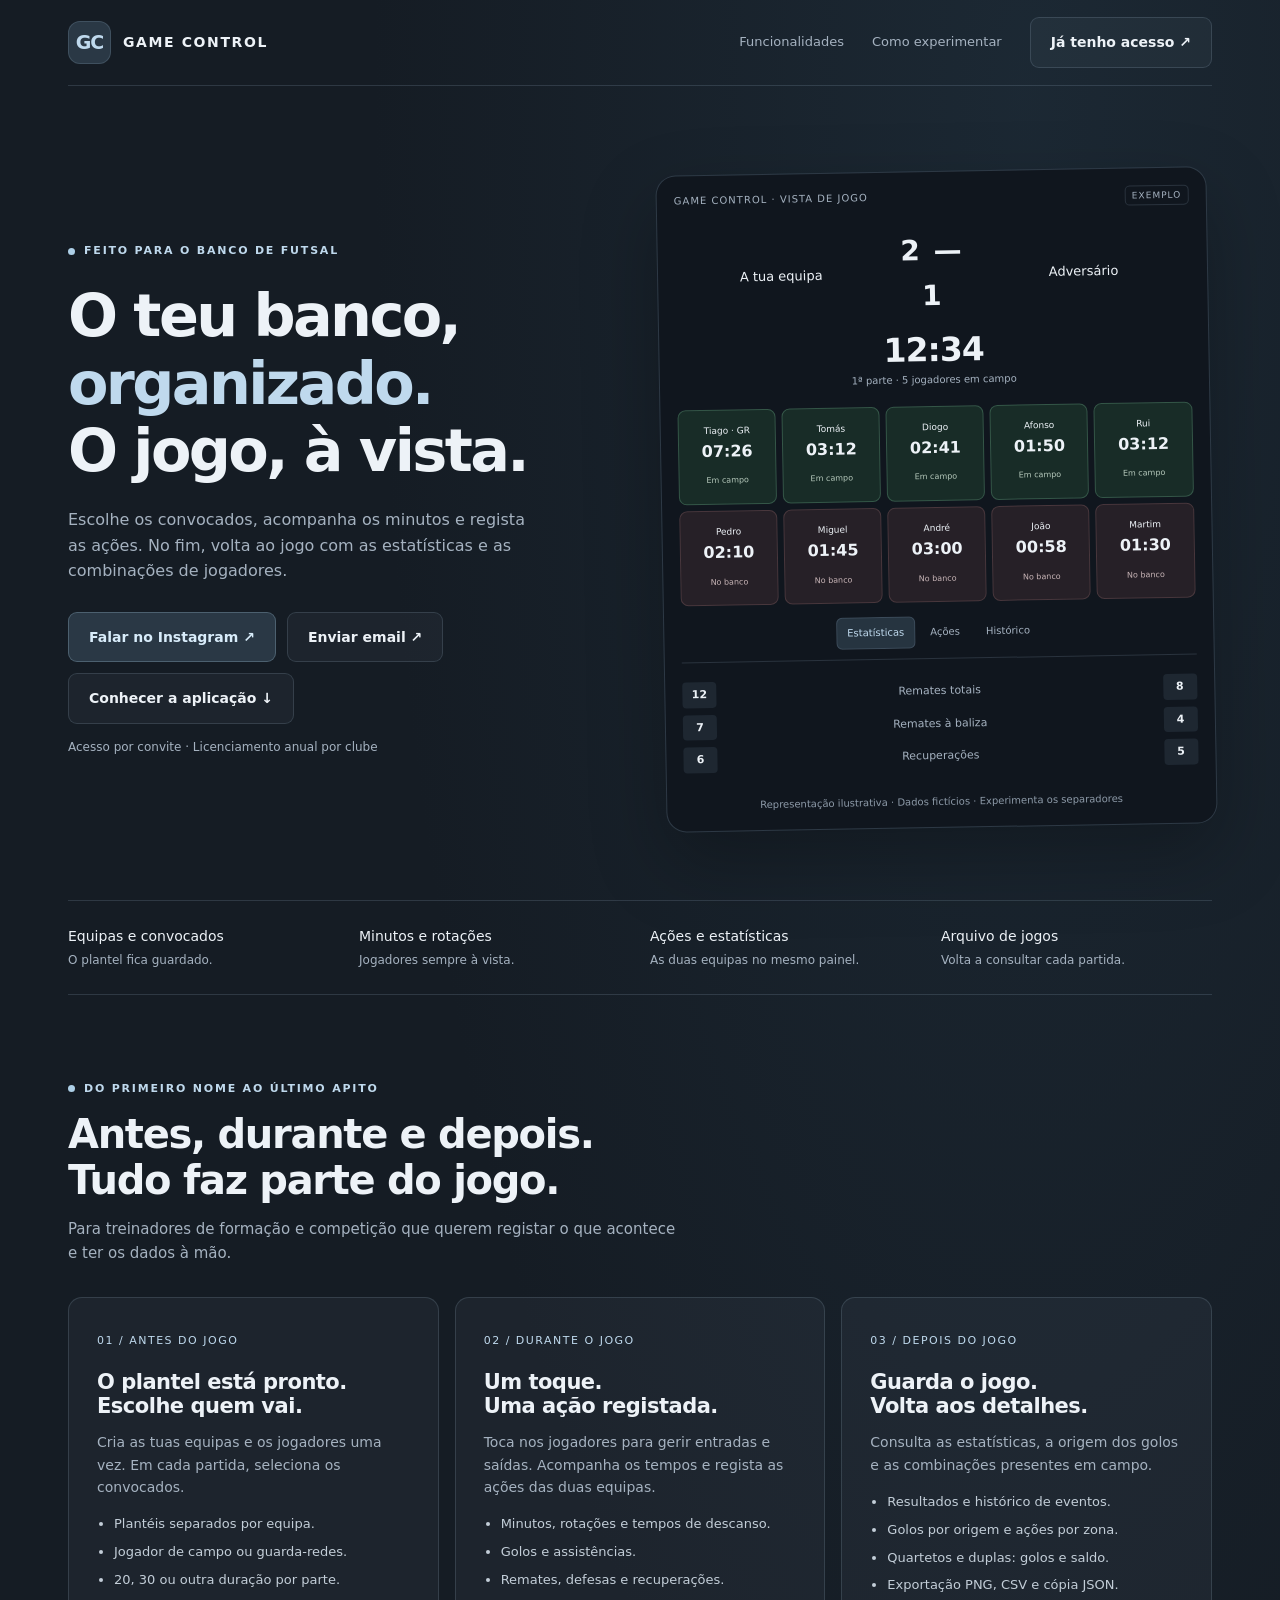
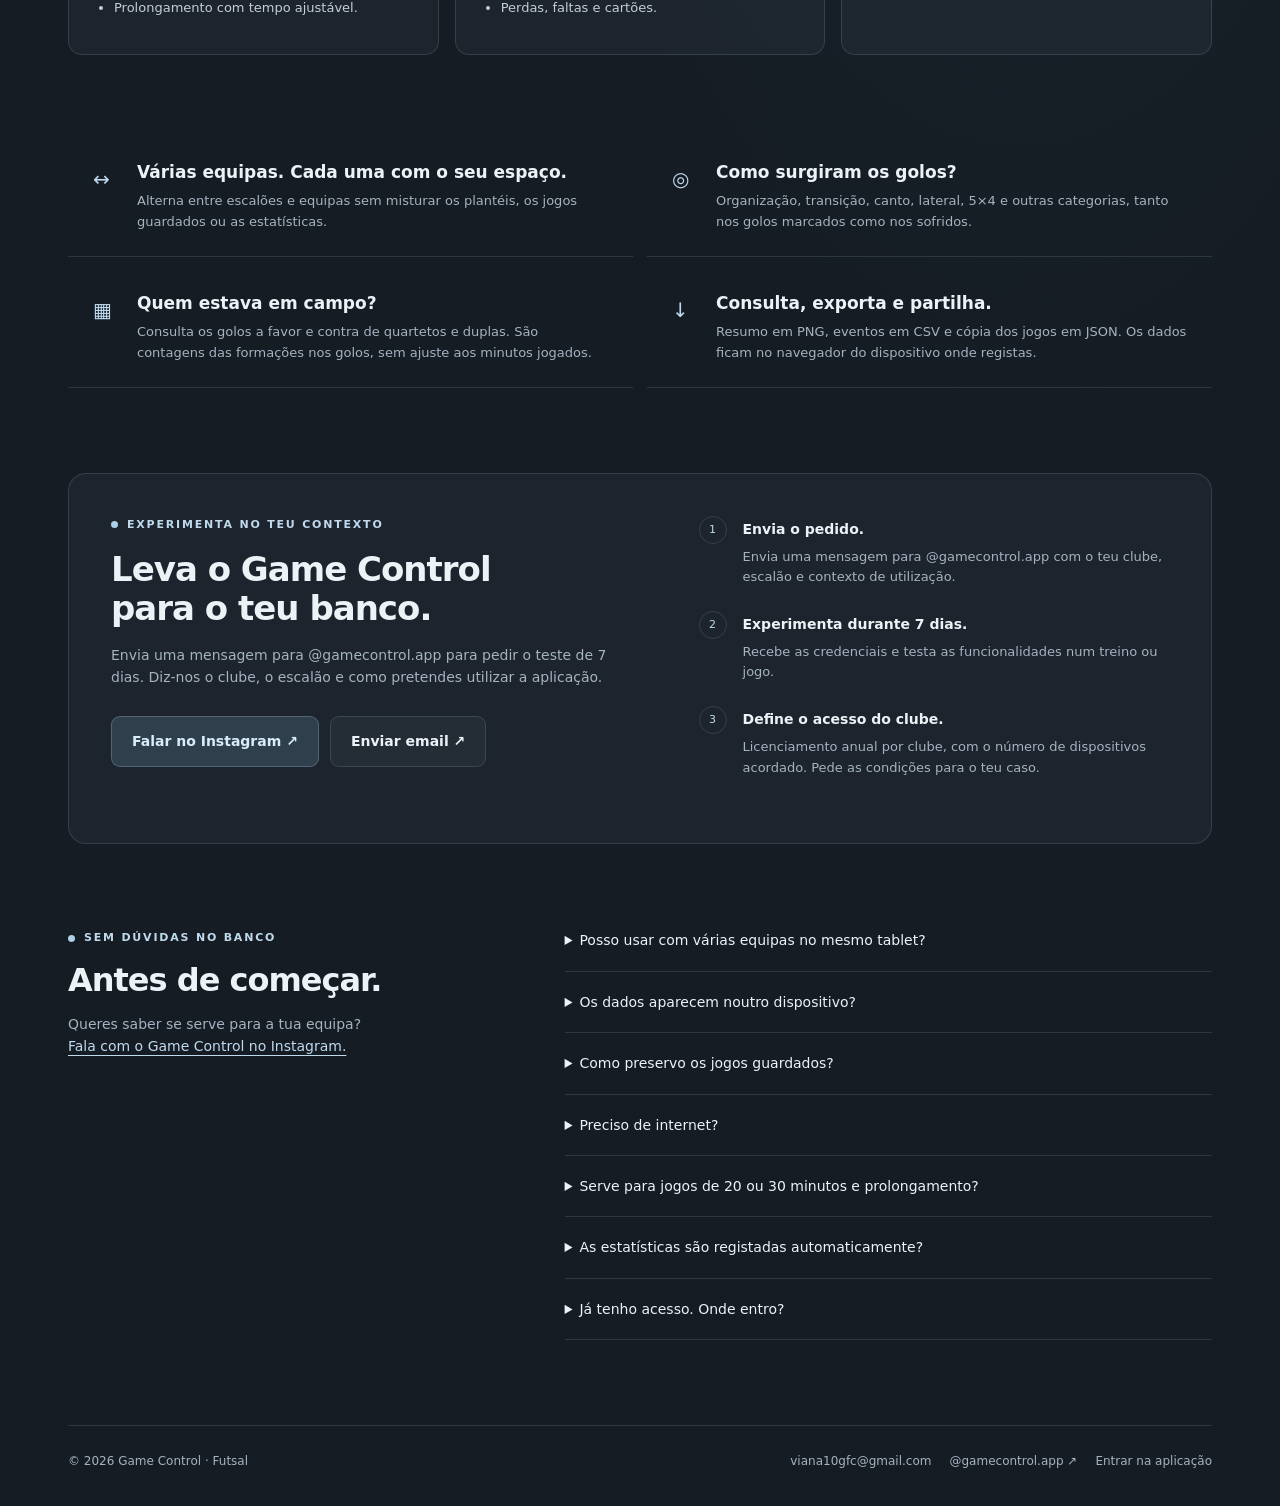
==== commit a2cdb2e8: "Update index.html" ====
--- a/index.html
+++ b/index.html
@@ -12,6 +12,10 @@
 @media(max-width:1000px){.hero{gap:30px}.hero h1{font-size:46px}.nav-links{gap:16px}.access{gap:35px}.preview{transform:none}}
 @media(max-width:760px){.wrap{padding:0 20px}.nav{height:auto;min-height:78px;padding:16px 0;flex-wrap:wrap;gap:14px}.nav-links>a:not(.button){display:none}.hero{grid-template-columns:1fr;padding:48px 0;gap:38px}.hero h1{font-size:46px;letter-spacing:-1.8px}.hero .intro{max-width:none}.preview{max-width:560px;width:100%;margin:auto}.pill-strip{grid-template-columns:1fr 1fr}.section{padding:55px 0}.feature-section{padding-top:0}.steps{grid-template-columns:1fr}.card{padding:24px}.features{grid-template-columns:1fr}.feature{padding:20px 0}.access{grid-template-columns:1fr;padding:26px;gap:30px}.faq{grid-template-columns:1fr;gap:28px}.brand{font-size:12px}.nav .button{padding:9px 12px;font-size:12px}.hero .cta .button{flex:1}.player b{font-size:14px}.preview-tabs button{padding:7px;font-size:9px}.section-head h2{font-size:32px}.hero .eyebrow{font-size:10px}}
 @media(prefers-reduced-motion:reduce){html{scroll-behavior:auto}*{transition:none!important}}
+
+.contact-dialog{background:#1c2631;color:var(--text);border:1px solid var(--line);border-radius:16px;padding:26px;width:500px;max-width:calc(100% - 32px);max-height:90vh;overflow-y:auto}.contact-dialog::backdrop{background:#0009;backdrop-filter:blur(5px)}.contact-dialog h2{font-size:24px;margin:8px 0 16px}.contact-dialog p{font-size:14px}.contact-dialog .cta{margin-top:18px}.contact-dialog input{width:100%;box-sizing:border-box;background:var(--raised);border:1px solid var(--line);border-radius:8px;padding:12px;color:var(--text);margin:14px 0 6px;font-size:16px}.contact-close{float:right;background:transparent;border:0;color:var(--muted);font-size:14px;padding:4px 0 10px}.contact-dialog .status{font-size:12px;min-height:20px;margin-top:10px}
+
+.contact-dialog{background:#1c2631;color:var(--text);border:1px solid var(--line);border-radius:16px;padding:26px;width:500px;max-width:calc(100% - 32px);max-height:90vh;overflow-y:auto}.contact-dialog::backdrop{background:#0009;backdrop-filter:blur(5px)}.contact-dialog h2{font-size:24px;margin:8px 0 16px}.contact-dialog p{font-size:14px}.contact-dialog .cta{margin-top:18px}.contact-dialog input{width:100%;box-sizing:border-box;background:var(--raised);border:1px solid var(--line);border-radius:8px;padding:12px;color:var(--text);margin:14px 0 6px;font-size:16px}.contact-close{float:right;background:transparent;border:0;color:var(--muted);font-size:14px;padding:4px 0 10px}.contact-dialog .status{font-size:12px;min-height:20px;margin-top:10px}
 </style>
 </head>
 <body>
@@ -19,20 +23,55 @@
 <div class="wrap">
 <header class="nav"><a class="brand" href="#" aria-label="Game Control, início"><span class="monogram">GC</span>GAME CONTROL</a><nav class="nav-links" aria-label="Navegação principal"><a href="#funcionalidades">Funcionalidades</a><a href="#acesso">Como experimentar</a><a class="button" href="app.html">Já tenho acesso ↗</a></nav></header>
 <main id="conteudo">
-<section class="hero" aria-labelledby="hero-title"><div><div class="eyebrow">Feito para o banco de futsal</div><h1 id="hero-title">O teu banco,<br><span>organizado.</span><br>O jogo, à vista.</h1><p class="intro">Escolhe os convocados, acompanha os minutos e regista as ações. No fim, volta ao jogo com as estatísticas e as combinações de jogadores.</p><div class="cta"><a class="button primary" href="mailto:viana10gfc@gmail.com?subject=Game%20Control%20%E2%80%94%20pedido%20de%20teste&amp;body=Ol%C3%A1%2C%20quero%20experimentar%20o%20Game%20Control.%0A%0ANome%3A%0AClube%3A%0AEscal%C3%A3o%3A">Pedir teste de 7 dias <span aria-hidden="true">↗</span></a><a class="button" href="#funcionalidades">Conhecer a aplicação ↓</a></div><p class="small">Acesso por convite · Licenciamento anual por clube</p></div>
+<section class="hero" aria-labelledby="hero-title"><div><div class="eyebrow">Feito para o banco de futsal</div><h1 id="hero-title">O teu banco,<br><span>organizado.</span><br>O jogo, à vista.</h1><p class="intro">Escolhe os convocados, acompanha os minutos e regista as ações. No fim, volta ao jogo com as estatísticas e as combinações de jogadores.</p><div class="cta"><a class="button primary" href="https://www.instagram.com/gamecontrol.app/" target="_blank" rel="noopener noreferrer">Falar no Instagram ↗</a><a class="button" href="mailto:viana10gfc@gmail.com?subject=Game%20Control%20%E2%80%94%20pedido%20de%20teste">Enviar email ↗</a><a class="button" href="#funcionalidades">Conhecer a aplicação ↓</a></div><p class="small">Acesso por convite · Licenciamento anual por clube</p></div>
 <div class="preview" aria-label="Exemplo ilustrativo da aplicação com dados fictícios"><div class="preview-bar"><span>GAME CONTROL · VISTA DE JOGO</span><span class="preview-tag">EXEMPLO</span></div><div class="score"><strong>A tua equipa</strong><b>2 — 1</b><strong>Adversário</strong></div><div class="clock">12:34</div><div class="period">1ª parte · 5 jogadores em campo</div><div class="player-grid"><div class="player"><span>Tiago · GR</span><b>07:26</b><small>Em campo</small></div><div class="player"><span>Tomás</span><b>03:12</b><small>Em campo</small></div><div class="player"><span>Diogo</span><b>02:41</b><small>Em campo</small></div><div class="player"><span>Afonso</span><b>01:50</b><small>Em campo</small></div><div class="player"><span>Rui</span><b>03:12</b><small>Em campo</small></div><div class="player bench"><span>Pedro</span><b>02:10</b><small>No banco</small></div><div class="player bench"><span>Miguel</span><b>01:45</b><small>No banco</small></div><div class="player bench"><span>André</span><b>03:00</b><small>No banco</small></div><div class="player bench"><span>João</span><b>00:58</b><small>No banco</small></div><div class="player bench"><span>Martim</span><b>01:30</b><small>No banco</small></div></div>
 <div class="preview-tabs" role="tablist" aria-label="Exemplo dos separadores"><button id="tab-stats" role="tab" aria-selected="true" aria-controls="demo-stats" data-demo="stats">Estatísticas</button><button id="tab-actions" role="tab" aria-selected="false" aria-controls="demo-actions" data-demo="actions" tabindex="-1">Ações</button><button id="tab-history" role="tab" aria-selected="false" aria-controls="demo-history" data-demo="history" tabindex="-1">Histórico</button></div>
 <div id="demo-stats" class="demo-panel" role="tabpanel" aria-labelledby="tab-stats"><div class="demo-row"><b>12</b><span>Remates totais</span><b>8</b></div><div class="demo-row"><b>7</b><span>Remates à baliza</span><b>4</b></div><div class="demo-row"><b>6</b><span>Recuperações</span><b>5</b></div></div><div id="demo-actions" class="demo-panel" role="tabpanel" aria-labelledby="tab-actions" hidden><div class="demo-actions"><span>Remate à baliza</span><span>Remate fora</span><span>Recuperação</span><span>Perda de bola</span></div></div><div id="demo-history" class="demo-panel" role="tabpanel" aria-labelledby="tab-history" hidden><div class="demo-event">1ª parte · 13:10 — Golo · Tomás · Canto</div><div class="demo-event">1ª parte · 12:58 — Recuperação · Diogo</div><div class="demo-event">1ª parte · 12:40 — Entrada · Rui</div></div><p class="preview-caption">Representação ilustrativa · Dados fictícios · Experimenta os separadores</p></div></section>
 <div class="pill-strip"><div><strong>Equipas e convocados</strong><span>O plantel fica guardado.</span></div><div><strong>Minutos e rotações</strong><span>Jogadores sempre à vista.</span></div><div><strong>Ações e estatísticas</strong><span>As duas equipas no mesmo painel.</span></div><div><strong>Arquivo de jogos</strong><span>Volta a consultar cada partida.</span></div></div>
 <section class="section" id="funcionalidades"><div class="section-head"><div class="eyebrow">Do primeiro nome ao último apito</div><h2>Antes, durante e depois.<br>Tudo faz parte do jogo.</h2><p>Para treinadores de formação e competição que querem registar o que acontece e ter os dados à mão.</p></div><div class="steps"><article class="card"><span class="step">01 / ANTES DO JOGO</span><h3>O plantel está pronto.<br>Escolhe quem vai.</h3><p>Cria as tuas equipas e os jogadores uma vez. Em cada partida, seleciona os convocados.</p><ul><li>Plantéis separados por equipa.</li><li>Jogador de campo ou guarda-redes.</li><li>20, 30 ou outra duração por parte.</li><li>Prolongamento com tempo ajustável.</li></ul></article><article class="card"><span class="step">02 / DURANTE O JOGO</span><h3>Um toque.<br>Uma ação registada.</h3><p>Toca nos jogadores para gerir entradas e saídas. Acompanha os tempos e regista as ações das duas equipas.</p><ul><li>Minutos, rotações e tempos de descanso.</li><li>Golos e assistências.</li><li>Remates, defesas e recuperações.</li><li>Perdas, faltas e cartões.</li></ul></article><article class="card"><span class="step">03 / DEPOIS DO JOGO</span><h3>Guarda o jogo.<br>Volta aos detalhes.</h3><p>Consulta as estatísticas, a origem dos golos e as combinações presentes em campo.</p><ul><li>Resultados e histórico de eventos.</li><li>Golos por origem e ações por zona.</li><li>Quartetos e duplas: golos e saldo.</li><li>Exportação PNG, CSV e cópia JSON.</li></ul></article></div></section>
 <section class="section feature-section" aria-label="Mais funcionalidades"><div class="features"><article class="feature"><span class="icon" aria-hidden="true">↔</span><div><h3>Várias equipas. Cada uma com o seu espaço.</h3><p>Alterna entre escalões e equipas sem misturar os plantéis, os jogos guardados ou as estatísticas.</p></div></article><article class="feature"><span class="icon" aria-hidden="true">◎</span><div><h3>Como surgiram os golos?</h3><p>Organização, transição, canto, lateral, 5×4 e outras categorias, tanto nos golos marcados como nos sofridos.</p></div></article><article class="feature"><span class="icon" aria-hidden="true">▦</span><div><h3>Quem estava em campo?</h3><p>Consulta os golos a favor e contra de quartetos e duplas. São contagens das formações nos golos, sem ajuste aos minutos jogados.</p></div></article><article class="feature"><span class="icon" aria-hidden="true">↓</span><div><h3>Consulta, exporta e partilha.</h3><p>Resumo em PNG, eventos em CSV e cópia dos jogos em JSON. Os dados ficam no navegador do dispositivo onde registas.</p></div></article></div></section>
-<section id="acesso" class="access"><div><div class="eyebrow">Experimenta no teu contexto</div><h2>Leva o Game Control<br>para o teu banco.</h2><p>Pede acesso para experimentar durante 7 dias. Diz-nos o clube, o escalão e como pretendes utilizar a aplicação.</p><div class="cta"><a class="button primary" href="mailto:viana10gfc@gmail.com?subject=Game%20Control%20%E2%80%94%20pedido%20de%20teste&amp;body=Nome%3A%0AClube%3A%0AEscal%C3%A3o%3A%0ADispositivo%3A">Pedir acesso por email ↗</a><a class="button" href="https://www.instagram.com/gpmviana/" target="_blank" rel="noopener noreferrer">Falar no Instagram ↗</a></div></div><ol class="access-steps"><li><span class="num">1</span><div><strong>Envia o pedido.</strong><p>Contacta por email ou Instagram com o teu contexto de utilização.</p></div></li><li><span class="num">2</span><div><strong>Experimenta durante 7 dias.</strong><p>Recebe as credenciais e testa as funcionalidades num treino ou jogo.</p></div></li><li><span class="num">3</span><div><strong>Define o acesso do clube.</strong><p>Licenciamento anual por clube, com o número de dispositivos acordado. Pede as condições para o teu caso.</p></div></li></ol></section>
-<section class="section faq" id="perguntas"><div><div class="eyebrow">Sem dúvidas no banco</div><h2 style="margin-top:15px">Antes de começar.</h2><p>Queres saber se serve para a tua equipa?<br><a class="contact-link" href="mailto:viana10gfc@gmail.com">Fala comigo.</a></p></div><div><details><summary>Posso usar com várias equipas no mesmo tablet?</summary><p>Sim. Podes criar equipas, guardar o plantel de cada uma e selecionar os convocados antes de cada jogo. Os arquivos e as análises ficam separados por equipa.</p></details><details><summary>Os dados aparecem noutro dispositivo?</summary><p>Ainda não existe sincronização automática dos jogos e plantéis. Os registos ficam no navegador do dispositivo onde são criados. Entrar com a mesma conta noutro dispositivo não transfere esses dados.</p></details><details><summary>Como preservo os jogos guardados?</summary><p>Exporta regularmente uma cópia JSON no separador Jogos guardados. Limpar os dados do navegador ou mudar de dispositivo pode tornar o arquivo local indisponível. A importação dessa cópia pela aplicação ainda não está disponível.</p></details><details><summary>Preciso de internet?</summary><p>O acesso usa autenticação Firebase e requer internet. O funcionamento integral sem ligação ainda não está garantido; recomenda-se manter uma ligação ativa durante a utilização.</p></details><details><summary>Serve para jogos de 20 ou 30 minutos e prolongamento?</summary><p>Sim. A duração por parte é configurável. O prolongamento tem duas partes com 5 minutos por defeito, também ajustáveis.</p></details><details><summary>As estatísticas são registadas automaticamente?</summary><p>As ações são registadas por quem utiliza a aplicação. Os tempos contam enquanto o cronómetro está a correr e dependem das entradas e saídas marcadas. As estatísticas refletem esses registos; a ferramenta complementa a análise do treinador e não substitui o registo oficial.</p></details><details><summary>Já tenho acesso. Onde entro?</summary><p>Abre a <a class="contact-link" href="app.html">aplicação Game Control</a> e utiliza as credenciais que recebeste.</p></details></div></section>
-</main><footer><span>© 2026 Game Control · Futsal</span><div class="links"><a href="mailto:viana10gfc@gmail.com">viana10gfc@gmail.com</a><a href="https://www.instagram.com/gpmviana/" target="_blank" rel="noopener noreferrer">@gpmviana ↗</a><a href="app.html">Entrar na app</a></div></footer>
+<section id="acesso" class="access"><div><div class="eyebrow">Experimenta no teu contexto</div><h2>Leva o Game Control<br>para o teu banco.</h2><p>Envia uma mensagem para @gamecontrol.app para pedir o teste de 7 dias. Diz-nos o clube, o escalão e como pretendes utilizar a aplicação.</p><div class="cta"><a class="button primary" href="https://www.instagram.com/gamecontrol.app/" target="_blank" rel="noopener noreferrer">Falar no Instagram ↗</a><a class="button" href="mailto:viana10gfc@gmail.com?subject=Game%20Control%20%E2%80%94%20pedido%20de%20teste">Enviar email ↗</a></div></div><ol class="access-steps"><li><span class="num">1</span><div><strong>Envia o pedido.</strong><p>Envia uma mensagem para @gamecontrol.app com o teu clube, escalão e contexto de utilização.</p></div></li><li><span class="num">2</span><div><strong>Experimenta durante 7 dias.</strong><p>Recebe as credenciais e testa as funcionalidades num treino ou jogo.</p></div></li><li><span class="num">3</span><div><strong>Define o acesso do clube.</strong><p>Licenciamento anual por clube, com o número de dispositivos acordado. Pede as condições para o teu caso.</p></div></li></ol></section>
+<section class="section faq" id="perguntas"><div><div class="eyebrow">Sem dúvidas no banco</div><h2 style="margin-top:15px">Antes de começar.</h2><p>Queres saber se serve para a tua equipa?<br><a class="contact-link" href="https://www.instagram.com/gamecontrol.app/" target="_blank" rel="noopener noreferrer">Fala com o Game Control no Instagram.</a></p></div><div><details><summary>Posso usar com várias equipas no mesmo tablet?</summary><p>Sim. Podes criar equipas, guardar o plantel de cada uma e selecionar os convocados antes de cada jogo. Os arquivos e as análises ficam separados por equipa.</p></details><details><summary>Os dados aparecem noutro dispositivo?</summary><p>Ainda não existe sincronização automática dos jogos e plantéis. Os registos ficam no navegador do dispositivo onde são criados. Entrar com a mesma conta noutro dispositivo não transfere esses dados.</p></details><details><summary>Como preservo os jogos guardados?</summary><p>Exporta regularmente uma cópia JSON no separador Jogos guardados. Limpar os dados do navegador ou mudar de dispositivo pode tornar o arquivo local indisponível. A importação dessa cópia pela aplicação ainda não está disponível.</p></details><details><summary>Preciso de internet?</summary><p>O acesso usa autenticação Firebase e requer internet. O funcionamento integral sem ligação ainda não está garantido; recomenda-se manter uma ligação ativa durante a utilização.</p></details><details><summary>Serve para jogos de 20 ou 30 minutos e prolongamento?</summary><p>Sim. A duração por parte é configurável. O prolongamento tem duas partes com 5 minutos por defeito, também ajustáveis.</p></details><details><summary>As estatísticas são registadas automaticamente?</summary><p>As ações são registadas por quem utiliza a aplicação. Os tempos contam enquanto o cronómetro está a correr e dependem das entradas e saídas marcadas. As estatísticas refletem esses registos; a ferramenta complementa a análise do treinador e não substitui o registo oficial.</p></details><details><summary>Já tenho acesso. Onde entro?</summary><p>Abre a <a class="contact-link" href="app.html">aplicação Game Control</a> e utiliza as credenciais que recebeste.</p></details></div></section>
+</main><footer><span>© 2026 Game Control · Futsal</span><div class="links"><a href="mailto:viana10gfc@gmail.com">viana10gfc@gmail.com</a><a href="https://www.instagram.com/gamecontrol.app/" target="_blank" rel="noopener noreferrer">@gamecontrol.app ↗</a><a href="app.html">Entrar na aplicação</a></div></footer>
 </div>
 <script>
 const tabs=[...document.querySelectorAll('[data-demo]')];
 function activateDemo(tab){tabs.forEach(button=>{const selected=button===tab;button.setAttribute('aria-selected',String(selected));button.tabIndex=selected?0:-1;document.getElementById('demo-'+button.dataset.demo).hidden=!selected;});}
 tabs.forEach((tab,index)=>{tab.addEventListener('click',()=>activateDemo(tab));tab.addEventListener('keydown',event=>{let next;if(event.key==='ArrowRight')next=(index+1)%tabs.length;else if(event.key==='ArrowLeft')next=(index+tabs.length-1)%tabs.length;else if(event.key==='Home')next=0;else if(event.key==='End')next=tabs.length-1;else return;event.preventDefault();activateDemo(tabs[next]);tabs[next].focus();});});
 </script>
+
+
+
+<dialog class="contact-dialog" id="contact-dialog" aria-labelledby="contact-title">
+<button type="button" class="contact-close" id="close-contact">✕ Fechar</button>
+<h2 id="contact-title">Pedir acesso ao Game Control</h2>
+<p>Envia o teu nome, clube e escalão. Escolhe como queres enviar a mensagem:</p>
+<div class="cta"><a class="button primary" id="contact-gmail" target="_blank" rel="noopener noreferrer">Abrir no Gmail ↗</a><a class="button" id="contact-email">Abrir aplicação de correio ↗</a><a class="button" href="https://www.instagram.com/gamecontrol.app/" target="_blank" rel="noopener noreferrer">Falar no Instagram ↗</a></div>
+<label for="contact-address" style="display:block;font-size:12px;color:var(--muted);margin-top:22px">Ou copia o endereço e envia pelo teu email:</label>
+<input id="contact-address" readonly value="viana10gfc@gmail.com">
+<button type="button" class="button" id="copy-contact">Copiar endereço</button>
+<p class="status" id="contact-status" role="status"></p>
+<p style="font-size:12px">O pedido só é enviado quando carregares em Enviar no teu email ou no Instagram.</p>
+</dialog>
+<script>
+const contactDialog=document.getElementById('contact-dialog');
+document.querySelectorAll('a[href^="mailto:"]').forEach(link=>{
+  link.addEventListener('click',event=>{
+    event.preventDefault();
+    const original=link.getAttribute('href');
+    const query=new URLSearchParams(original.split('?')[1]||'');
+    const subject=query.get('subject')||'Game Control — pedido de teste';
+    const body=query.get('body')||'Olá, quero experimentar o Game Control.\n\nNome:\nClube:\nEscalão:';
+    document.getElementById('contact-gmail').href='https://mail.google.com/mail/?'+new URLSearchParams({view:'cm',fs:'1',to:'viana10gfc@gmail.com',su:subject,body});
+    document.getElementById('contact-email').href=original;
+    document.getElementById('contact-status').textContent='';contactDialog.showModal();
+  });
+});
+document.getElementById('close-contact').onclick=()=>contactDialog.close();
+document.getElementById('copy-contact').onclick=async()=>{
+  const address=document.getElementById('contact-address');
+  try{await navigator.clipboard.writeText(address.value);document.getElementById('contact-status').textContent='Endereço copiado.';}
+  catch(error){address.focus();address.select();document.getElementById('contact-status').textContent='Endereço selecionado. Usa Copiar ou Ctrl+C.';}
+};
+</script>
 </body></html>
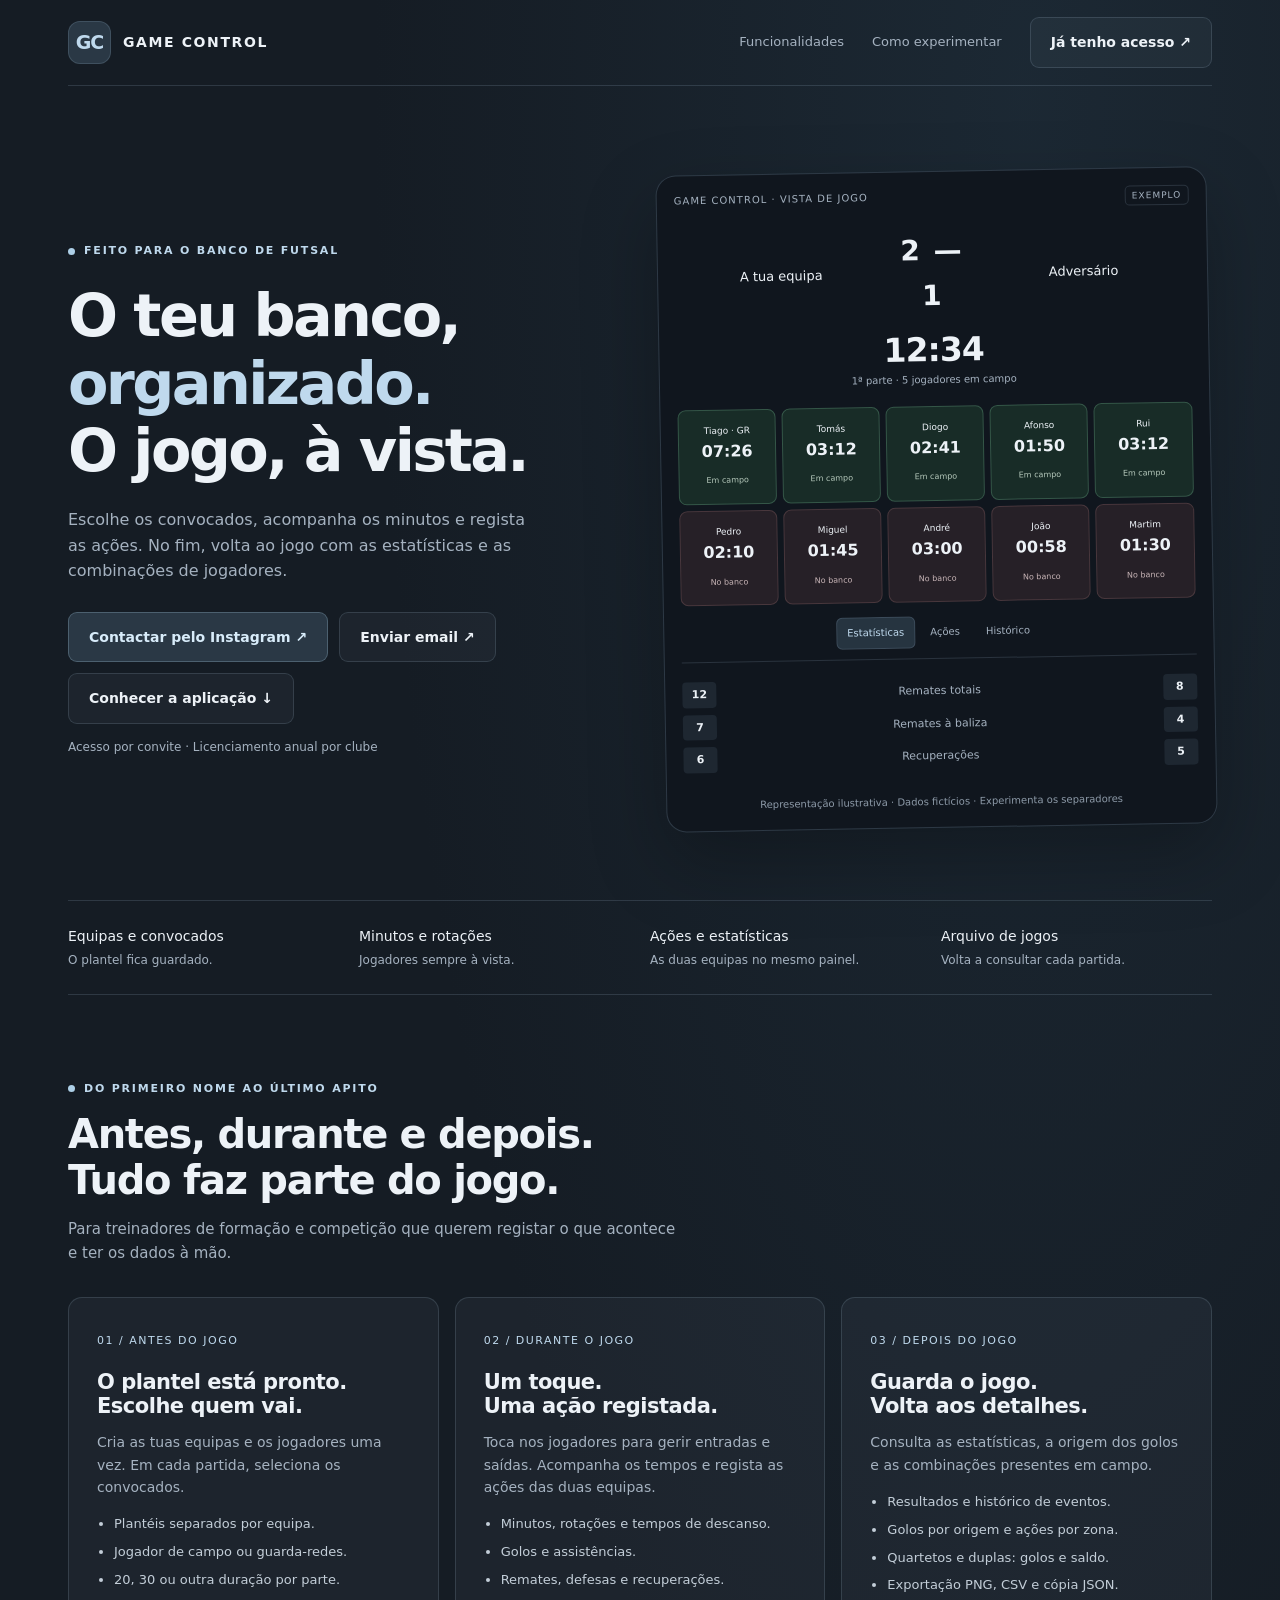
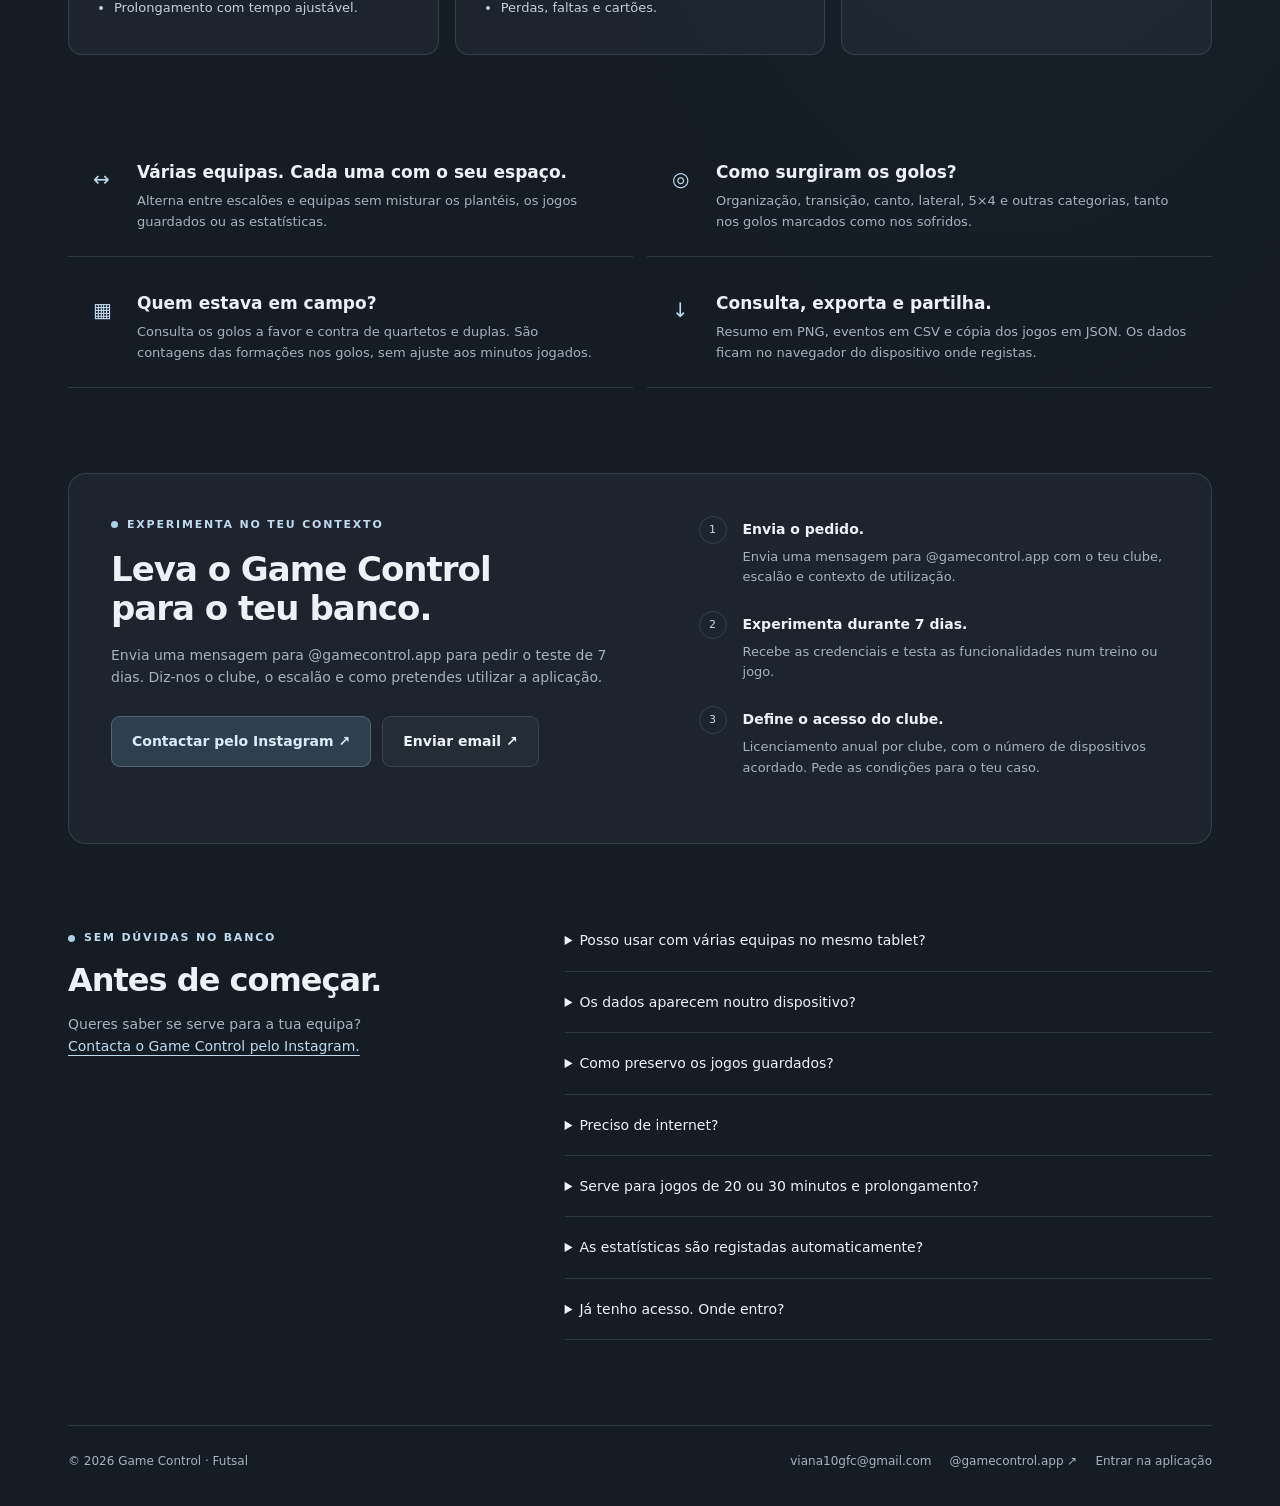
==== commit 13af1c41: "Update index.html" ====
--- a/index.html
+++ b/index.html
@@ -23,15 +23,15 @@
 <div class="wrap">
 <header class="nav"><a class="brand" href="#" aria-label="Game Control, início"><span class="monogram">GC</span>GAME CONTROL</a><nav class="nav-links" aria-label="Navegação principal"><a href="#funcionalidades">Funcionalidades</a><a href="#acesso">Como experimentar</a><a class="button" href="app.html">Já tenho acesso ↗</a></nav></header>
 <main id="conteudo">
-<section class="hero" aria-labelledby="hero-title"><div><div class="eyebrow">Feito para o banco de futsal</div><h1 id="hero-title">O teu banco,<br><span>organizado.</span><br>O jogo, à vista.</h1><p class="intro">Escolhe os convocados, acompanha os minutos e regista as ações. No fim, volta ao jogo com as estatísticas e as combinações de jogadores.</p><div class="cta"><a class="button primary" href="https://www.instagram.com/gamecontrol.app/" target="_blank" rel="noopener noreferrer">Falar no Instagram ↗</a><a class="button" href="mailto:viana10gfc@gmail.com?subject=Game%20Control%20%E2%80%94%20pedido%20de%20teste">Enviar email ↗</a><a class="button" href="#funcionalidades">Conhecer a aplicação ↓</a></div><p class="small">Acesso por convite · Licenciamento anual por clube</p></div>
+<section class="hero" aria-labelledby="hero-title"><div><div class="eyebrow">Feito para o banco de futsal</div><h1 id="hero-title">O teu banco,<br><span>organizado.</span><br>O jogo, à vista.</h1><p class="intro">Escolhe os convocados, acompanha os minutos e regista as ações. No fim, volta ao jogo com as estatísticas e as combinações de jogadores.</p><div class="cta"><a class="button primary" href="https://www.instagram.com/gamecontrol.app/" target="_blank" rel="noopener noreferrer">Contactar pelo Instagram ↗</a><a class="button" href="mailto:viana10gfc@gmail.com?subject=Game%20Control%20%E2%80%94%20pedido%20de%20teste">Enviar email ↗</a><a class="button" href="#funcionalidades">Conhecer a aplicação ↓</a></div><p class="small">Acesso por convite · Licenciamento anual por clube</p></div>
 <div class="preview" aria-label="Exemplo ilustrativo da aplicação com dados fictícios"><div class="preview-bar"><span>GAME CONTROL · VISTA DE JOGO</span><span class="preview-tag">EXEMPLO</span></div><div class="score"><strong>A tua equipa</strong><b>2 — 1</b><strong>Adversário</strong></div><div class="clock">12:34</div><div class="period">1ª parte · 5 jogadores em campo</div><div class="player-grid"><div class="player"><span>Tiago · GR</span><b>07:26</b><small>Em campo</small></div><div class="player"><span>Tomás</span><b>03:12</b><small>Em campo</small></div><div class="player"><span>Diogo</span><b>02:41</b><small>Em campo</small></div><div class="player"><span>Afonso</span><b>01:50</b><small>Em campo</small></div><div class="player"><span>Rui</span><b>03:12</b><small>Em campo</small></div><div class="player bench"><span>Pedro</span><b>02:10</b><small>No banco</small></div><div class="player bench"><span>Miguel</span><b>01:45</b><small>No banco</small></div><div class="player bench"><span>André</span><b>03:00</b><small>No banco</small></div><div class="player bench"><span>João</span><b>00:58</b><small>No banco</small></div><div class="player bench"><span>Martim</span><b>01:30</b><small>No banco</small></div></div>
 <div class="preview-tabs" role="tablist" aria-label="Exemplo dos separadores"><button id="tab-stats" role="tab" aria-selected="true" aria-controls="demo-stats" data-demo="stats">Estatísticas</button><button id="tab-actions" role="tab" aria-selected="false" aria-controls="demo-actions" data-demo="actions" tabindex="-1">Ações</button><button id="tab-history" role="tab" aria-selected="false" aria-controls="demo-history" data-demo="history" tabindex="-1">Histórico</button></div>
 <div id="demo-stats" class="demo-panel" role="tabpanel" aria-labelledby="tab-stats"><div class="demo-row"><b>12</b><span>Remates totais</span><b>8</b></div><div class="demo-row"><b>7</b><span>Remates à baliza</span><b>4</b></div><div class="demo-row"><b>6</b><span>Recuperações</span><b>5</b></div></div><div id="demo-actions" class="demo-panel" role="tabpanel" aria-labelledby="tab-actions" hidden><div class="demo-actions"><span>Remate à baliza</span><span>Remate fora</span><span>Recuperação</span><span>Perda de bola</span></div></div><div id="demo-history" class="demo-panel" role="tabpanel" aria-labelledby="tab-history" hidden><div class="demo-event">1ª parte · 13:10 — Golo · Tomás · Canto</div><div class="demo-event">1ª parte · 12:58 — Recuperação · Diogo</div><div class="demo-event">1ª parte · 12:40 — Entrada · Rui</div></div><p class="preview-caption">Representação ilustrativa · Dados fictícios · Experimenta os separadores</p></div></section>
 <div class="pill-strip"><div><strong>Equipas e convocados</strong><span>O plantel fica guardado.</span></div><div><strong>Minutos e rotações</strong><span>Jogadores sempre à vista.</span></div><div><strong>Ações e estatísticas</strong><span>As duas equipas no mesmo painel.</span></div><div><strong>Arquivo de jogos</strong><span>Volta a consultar cada partida.</span></div></div>
 <section class="section" id="funcionalidades"><div class="section-head"><div class="eyebrow">Do primeiro nome ao último apito</div><h2>Antes, durante e depois.<br>Tudo faz parte do jogo.</h2><p>Para treinadores de formação e competição que querem registar o que acontece e ter os dados à mão.</p></div><div class="steps"><article class="card"><span class="step">01 / ANTES DO JOGO</span><h3>O plantel está pronto.<br>Escolhe quem vai.</h3><p>Cria as tuas equipas e os jogadores uma vez. Em cada partida, seleciona os convocados.</p><ul><li>Plantéis separados por equipa.</li><li>Jogador de campo ou guarda-redes.</li><li>20, 30 ou outra duração por parte.</li><li>Prolongamento com tempo ajustável.</li></ul></article><article class="card"><span class="step">02 / DURANTE O JOGO</span><h3>Um toque.<br>Uma ação registada.</h3><p>Toca nos jogadores para gerir entradas e saídas. Acompanha os tempos e regista as ações das duas equipas.</p><ul><li>Minutos, rotações e tempos de descanso.</li><li>Golos e assistências.</li><li>Remates, defesas e recuperações.</li><li>Perdas, faltas e cartões.</li></ul></article><article class="card"><span class="step">03 / DEPOIS DO JOGO</span><h3>Guarda o jogo.<br>Volta aos detalhes.</h3><p>Consulta as estatísticas, a origem dos golos e as combinações presentes em campo.</p><ul><li>Resultados e histórico de eventos.</li><li>Golos por origem e ações por zona.</li><li>Quartetos e duplas: golos e saldo.</li><li>Exportação PNG, CSV e cópia JSON.</li></ul></article></div></section>
 <section class="section feature-section" aria-label="Mais funcionalidades"><div class="features"><article class="feature"><span class="icon" aria-hidden="true">↔</span><div><h3>Várias equipas. Cada uma com o seu espaço.</h3><p>Alterna entre escalões e equipas sem misturar os plantéis, os jogos guardados ou as estatísticas.</p></div></article><article class="feature"><span class="icon" aria-hidden="true">◎</span><div><h3>Como surgiram os golos?</h3><p>Organização, transição, canto, lateral, 5×4 e outras categorias, tanto nos golos marcados como nos sofridos.</p></div></article><article class="feature"><span class="icon" aria-hidden="true">▦</span><div><h3>Quem estava em campo?</h3><p>Consulta os golos a favor e contra de quartetos e duplas. São contagens das formações nos golos, sem ajuste aos minutos jogados.</p></div></article><article class="feature"><span class="icon" aria-hidden="true">↓</span><div><h3>Consulta, exporta e partilha.</h3><p>Resumo em PNG, eventos em CSV e cópia dos jogos em JSON. Os dados ficam no navegador do dispositivo onde registas.</p></div></article></div></section>
-<section id="acesso" class="access"><div><div class="eyebrow">Experimenta no teu contexto</div><h2>Leva o Game Control<br>para o teu banco.</h2><p>Envia uma mensagem para @gamecontrol.app para pedir o teste de 7 dias. Diz-nos o clube, o escalão e como pretendes utilizar a aplicação.</p><div class="cta"><a class="button primary" href="https://www.instagram.com/gamecontrol.app/" target="_blank" rel="noopener noreferrer">Falar no Instagram ↗</a><a class="button" href="mailto:viana10gfc@gmail.com?subject=Game%20Control%20%E2%80%94%20pedido%20de%20teste">Enviar email ↗</a></div></div><ol class="access-steps"><li><span class="num">1</span><div><strong>Envia o pedido.</strong><p>Envia uma mensagem para @gamecontrol.app com o teu clube, escalão e contexto de utilização.</p></div></li><li><span class="num">2</span><div><strong>Experimenta durante 7 dias.</strong><p>Recebe as credenciais e testa as funcionalidades num treino ou jogo.</p></div></li><li><span class="num">3</span><div><strong>Define o acesso do clube.</strong><p>Licenciamento anual por clube, com o número de dispositivos acordado. Pede as condições para o teu caso.</p></div></li></ol></section>
-<section class="section faq" id="perguntas"><div><div class="eyebrow">Sem dúvidas no banco</div><h2 style="margin-top:15px">Antes de começar.</h2><p>Queres saber se serve para a tua equipa?<br><a class="contact-link" href="https://www.instagram.com/gamecontrol.app/" target="_blank" rel="noopener noreferrer">Fala com o Game Control no Instagram.</a></p></div><div><details><summary>Posso usar com várias equipas no mesmo tablet?</summary><p>Sim. Podes criar equipas, guardar o plantel de cada uma e selecionar os convocados antes de cada jogo. Os arquivos e as análises ficam separados por equipa.</p></details><details><summary>Os dados aparecem noutro dispositivo?</summary><p>Ainda não existe sincronização automática dos jogos e plantéis. Os registos ficam no navegador do dispositivo onde são criados. Entrar com a mesma conta noutro dispositivo não transfere esses dados.</p></details><details><summary>Como preservo os jogos guardados?</summary><p>Exporta regularmente uma cópia JSON no separador Jogos guardados. Limpar os dados do navegador ou mudar de dispositivo pode tornar o arquivo local indisponível. A importação dessa cópia pela aplicação ainda não está disponível.</p></details><details><summary>Preciso de internet?</summary><p>O acesso usa autenticação Firebase e requer internet. O funcionamento integral sem ligação ainda não está garantido; recomenda-se manter uma ligação ativa durante a utilização.</p></details><details><summary>Serve para jogos de 20 ou 30 minutos e prolongamento?</summary><p>Sim. A duração por parte é configurável. O prolongamento tem duas partes com 5 minutos por defeito, também ajustáveis.</p></details><details><summary>As estatísticas são registadas automaticamente?</summary><p>As ações são registadas por quem utiliza a aplicação. Os tempos contam enquanto o cronómetro está a correr e dependem das entradas e saídas marcadas. As estatísticas refletem esses registos; a ferramenta complementa a análise do treinador e não substitui o registo oficial.</p></details><details><summary>Já tenho acesso. Onde entro?</summary><p>Abre a <a class="contact-link" href="app.html">aplicação Game Control</a> e utiliza as credenciais que recebeste.</p></details></div></section>
+<section id="acesso" class="access"><div><div class="eyebrow">Experimenta no teu contexto</div><h2>Leva o Game Control<br>para o teu banco.</h2><p>Envia uma mensagem para @gamecontrol.app para pedir o teste de 7 dias. Diz-nos o clube, o escalão e como pretendes utilizar a aplicação.</p><div class="cta"><a class="button primary" href="https://www.instagram.com/gamecontrol.app/" target="_blank" rel="noopener noreferrer">Contactar pelo Instagram ↗</a><a class="button" href="mailto:viana10gfc@gmail.com?subject=Game%20Control%20%E2%80%94%20pedido%20de%20teste">Enviar email ↗</a></div></div><ol class="access-steps"><li><span class="num">1</span><div><strong>Envia o pedido.</strong><p>Envia uma mensagem para @gamecontrol.app com o teu clube, escalão e contexto de utilização.</p></div></li><li><span class="num">2</span><div><strong>Experimenta durante 7 dias.</strong><p>Recebe as credenciais e testa as funcionalidades num treino ou jogo.</p></div></li><li><span class="num">3</span><div><strong>Define o acesso do clube.</strong><p>Licenciamento anual por clube, com o número de dispositivos acordado. Pede as condições para o teu caso.</p></div></li></ol></section>
+<section class="section faq" id="perguntas"><div><div class="eyebrow">Sem dúvidas no banco</div><h2 style="margin-top:15px">Antes de começar.</h2><p>Queres saber se serve para a tua equipa?<br><a class="contact-link" href="https://www.instagram.com/gamecontrol.app/" target="_blank" rel="noopener noreferrer">Contacta o Game Control pelo Instagram.</a></p></div><div><details><summary>Posso usar com várias equipas no mesmo tablet?</summary><p>Sim. Podes criar equipas, guardar o plantel de cada uma e selecionar os convocados antes de cada jogo. Os arquivos e as análises ficam separados por equipa.</p></details><details><summary>Os dados aparecem noutro dispositivo?</summary><p>Ainda não existe sincronização automática dos jogos e plantéis. Os registos ficam no navegador do dispositivo onde são criados. Entrar com a mesma conta noutro dispositivo não transfere esses dados.</p></details><details><summary>Como preservo os jogos guardados?</summary><p>Exporta regularmente uma cópia JSON no separador Jogos guardados. Limpar os dados do navegador ou mudar de dispositivo pode tornar o arquivo local indisponível. A importação dessa cópia pela aplicação ainda não está disponível.</p></details><details><summary>Preciso de internet?</summary><p>O acesso usa autenticação Firebase e requer internet. O funcionamento integral sem ligação ainda não está garantido; recomenda-se manter uma ligação ativa durante a utilização.</p></details><details><summary>Serve para jogos de 20 ou 30 minutos e prolongamento?</summary><p>Sim. A duração por parte é configurável. O prolongamento tem duas partes com 5 minutos por defeito, também ajustáveis.</p></details><details><summary>As estatísticas são registadas automaticamente?</summary><p>As ações são registadas por quem utiliza a aplicação. Os tempos contam enquanto o cronómetro está a correr e dependem das entradas e saídas marcadas. As estatísticas refletem esses registos; a ferramenta complementa a análise do treinador e não substitui o registo oficial.</p></details><details><summary>Já tenho acesso. Onde entro?</summary><p>Abre a <a class="contact-link" href="app.html">aplicação Game Control</a> e utiliza as credenciais que recebeste.</p></details></div></section>
 </main><footer><span>© 2026 Game Control · Futsal</span><div class="links"><a href="mailto:viana10gfc@gmail.com">viana10gfc@gmail.com</a><a href="https://www.instagram.com/gamecontrol.app/" target="_blank" rel="noopener noreferrer">@gamecontrol.app ↗</a><a href="app.html">Entrar na aplicação</a></div></footer>
 </div>
 <script>
@@ -46,7 +46,7 @@
 <button type="button" class="contact-close" id="close-contact">✕ Fechar</button>
 <h2 id="contact-title">Pedir acesso ao Game Control</h2>
 <p>Envia o teu nome, clube e escalão. Escolhe como queres enviar a mensagem:</p>
-<div class="cta"><a class="button primary" id="contact-gmail" target="_blank" rel="noopener noreferrer">Abrir no Gmail ↗</a><a class="button" id="contact-email">Abrir aplicação de correio ↗</a><a class="button" href="https://www.instagram.com/gamecontrol.app/" target="_blank" rel="noopener noreferrer">Falar no Instagram ↗</a></div>
+<div class="cta"><a class="button primary" id="contact-gmail" target="_blank" rel="noopener noreferrer">Abrir no Gmail ↗</a><a class="button" id="contact-email">Abrir aplicação de correio ↗</a><a class="button" href="https://www.instagram.com/gamecontrol.app/" target="_blank" rel="noopener noreferrer">Contactar pelo Instagram ↗</a></div>
 <label for="contact-address" style="display:block;font-size:12px;color:var(--muted);margin-top:22px">Ou copia o endereço e envia pelo teu email:</label>
 <input id="contact-address" readonly value="viana10gfc@gmail.com">
 <button type="button" class="button" id="copy-contact">Copiar endereço</button>
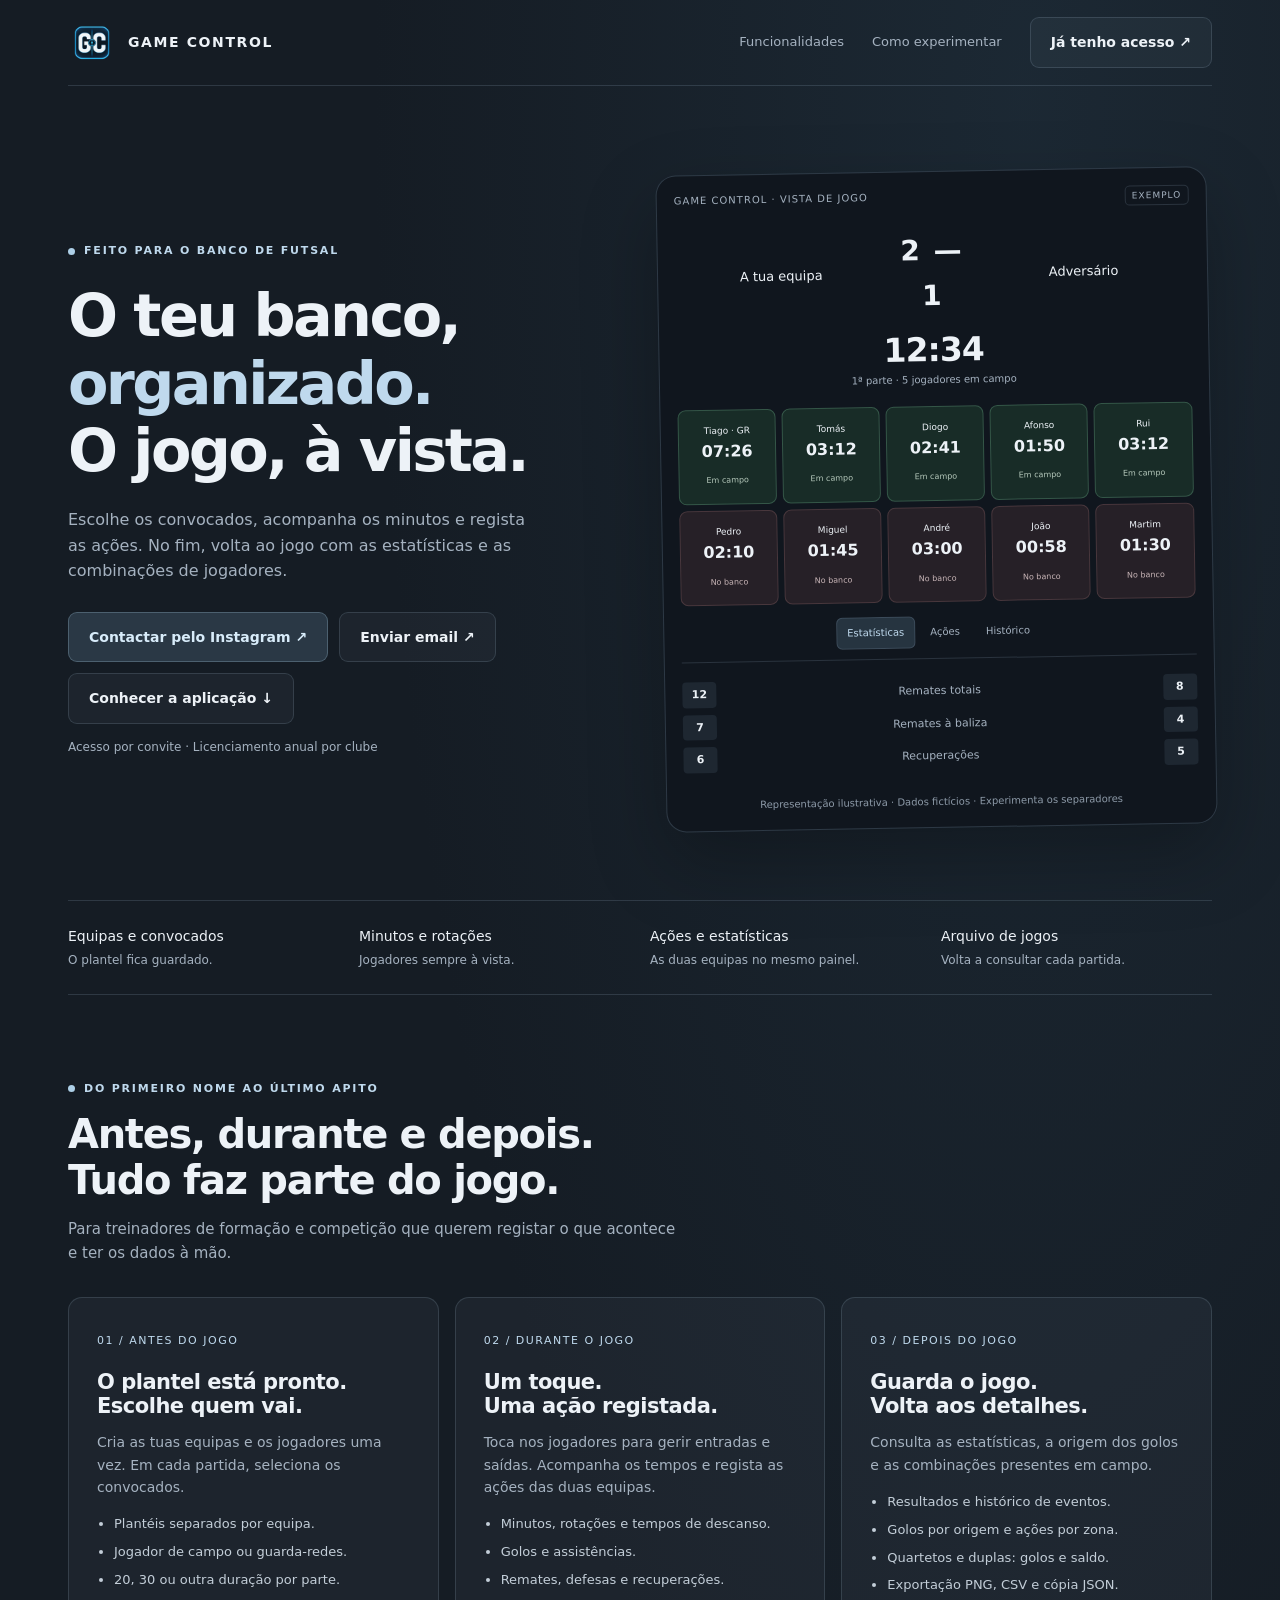
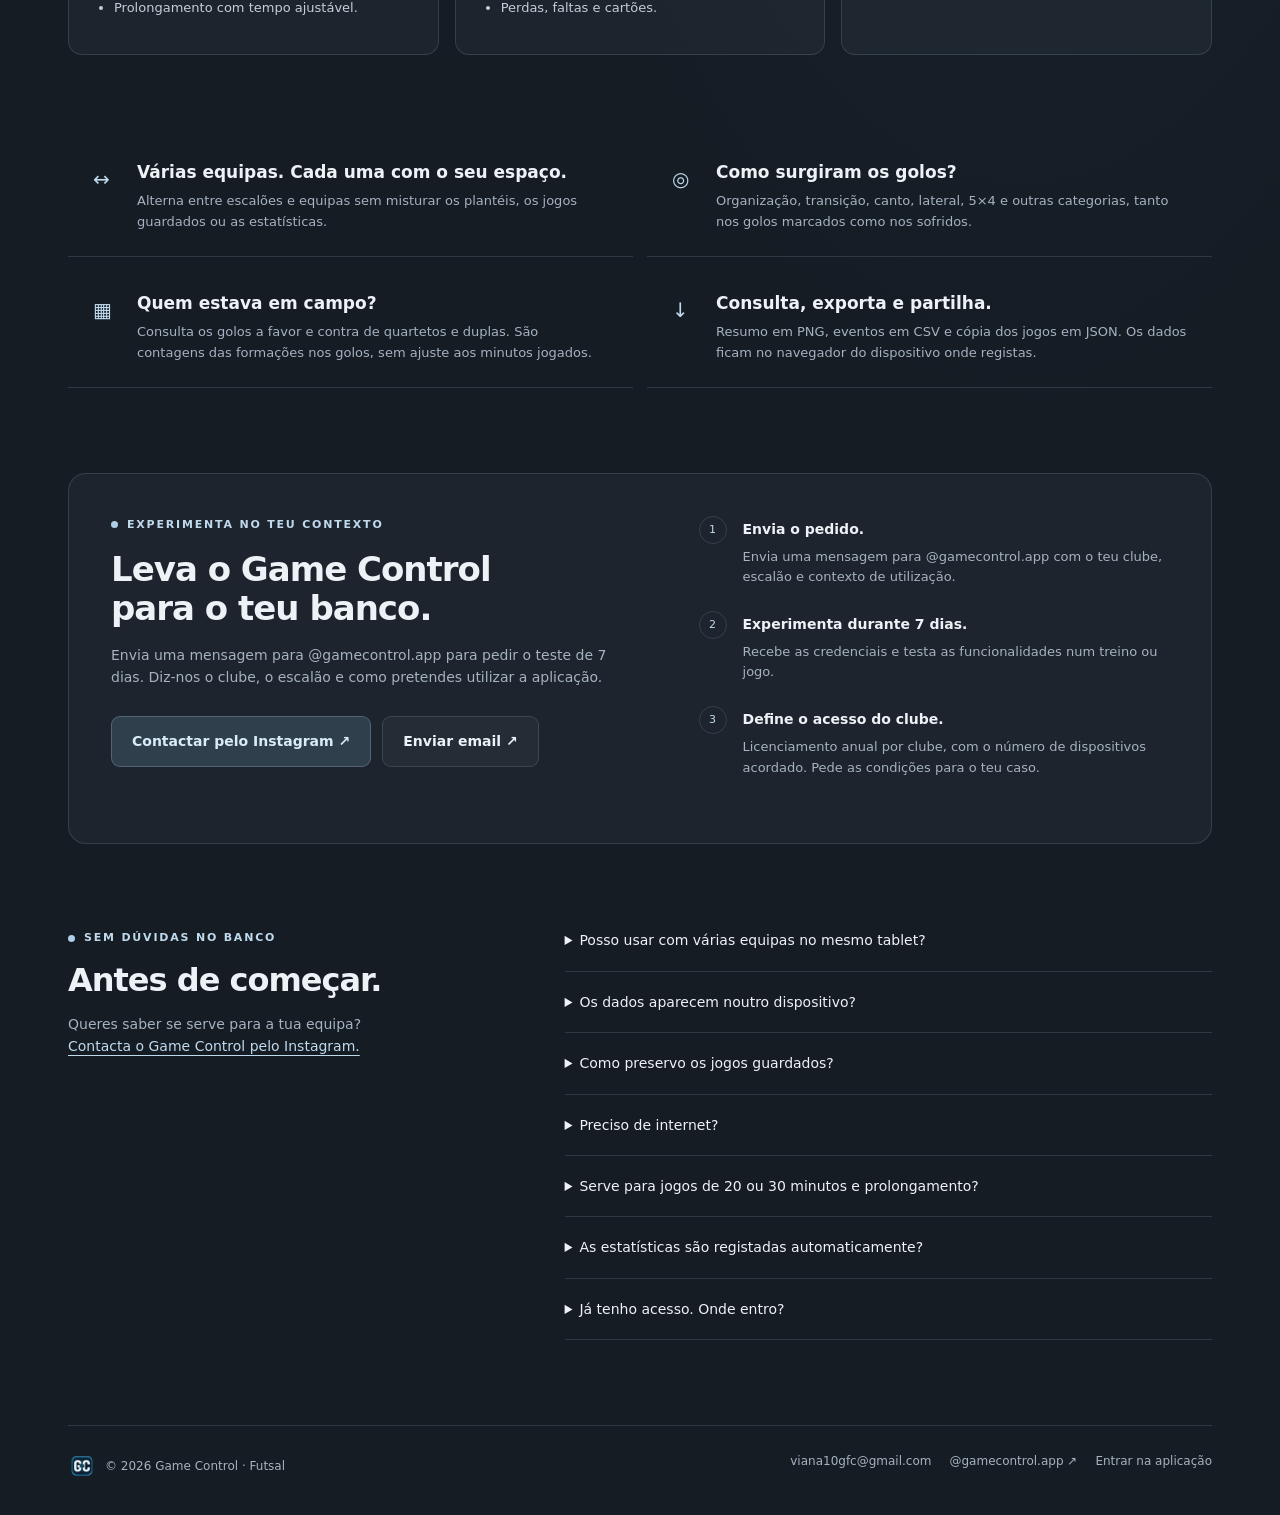
==== commit 3923f144: "Add files via upload" ====
--- a/index.html
+++ b/index.html
@@ -17,11 +17,11 @@
 
 .contact-dialog{background:#1c2631;color:var(--text);border:1px solid var(--line);border-radius:16px;padding:26px;width:500px;max-width:calc(100% - 32px);max-height:90vh;overflow-y:auto}.contact-dialog::backdrop{background:#0009;backdrop-filter:blur(5px)}.contact-dialog h2{font-size:24px;margin:8px 0 16px}.contact-dialog p{font-size:14px}.contact-dialog .cta{margin-top:18px}.contact-dialog input{width:100%;box-sizing:border-box;background:var(--raised);border:1px solid var(--line);border-radius:8px;padding:12px;color:var(--text);margin:14px 0 6px;font-size:16px}.contact-close{float:right;background:transparent;border:0;color:var(--muted);font-size:14px;padding:4px 0 10px}.contact-dialog .status{font-size:12px;min-height:20px;margin-top:10px}
 </style>
-</head>
+<link rel="icon" type="image/png" href="favicon.png?v=20261029-blue"></head>
 <body>
 <a class="skip" href="#conteudo">Saltar para o conteúdo</a>
 <div class="wrap">
-<header class="nav"><a class="brand" href="#" aria-label="Game Control, início"><span class="monogram">GC</span>GAME CONTROL</a><nav class="nav-links" aria-label="Navegação principal"><a href="#funcionalidades">Funcionalidades</a><a href="#acesso">Como experimentar</a><a class="button" href="app.html">Já tenho acesso ↗</a></nav></header>
+<header class="nav"><a class="brand" href="#" aria-label="Game Control, início"><img src="logo-gc.png?v=20261029-blue" alt="Game Control" width="48" height="48" style="object-fit:contain">GAME CONTROL</a><nav class="nav-links" aria-label="Navegação principal"><a href="#funcionalidades">Funcionalidades</a><a href="#acesso">Como experimentar</a><a class="button" href="app.html">Já tenho acesso ↗</a></nav></header>
 <main id="conteudo">
 <section class="hero" aria-labelledby="hero-title"><div><div class="eyebrow">Feito para o banco de futsal</div><h1 id="hero-title">O teu banco,<br><span>organizado.</span><br>O jogo, à vista.</h1><p class="intro">Escolhe os convocados, acompanha os minutos e regista as ações. No fim, volta ao jogo com as estatísticas e as combinações de jogadores.</p><div class="cta"><a class="button primary" href="https://www.instagram.com/gamecontrol.app/" target="_blank" rel="noopener noreferrer">Contactar pelo Instagram ↗</a><a class="button" href="mailto:viana10gfc@gmail.com?subject=Game%20Control%20%E2%80%94%20pedido%20de%20teste">Enviar email ↗</a><a class="button" href="#funcionalidades">Conhecer a aplicação ↓</a></div><p class="small">Acesso por convite · Licenciamento anual por clube</p></div>
 <div class="preview" aria-label="Exemplo ilustrativo da aplicação com dados fictícios"><div class="preview-bar"><span>GAME CONTROL · VISTA DE JOGO</span><span class="preview-tag">EXEMPLO</span></div><div class="score"><strong>A tua equipa</strong><b>2 — 1</b><strong>Adversário</strong></div><div class="clock">12:34</div><div class="period">1ª parte · 5 jogadores em campo</div><div class="player-grid"><div class="player"><span>Tiago · GR</span><b>07:26</b><small>Em campo</small></div><div class="player"><span>Tomás</span><b>03:12</b><small>Em campo</small></div><div class="player"><span>Diogo</span><b>02:41</b><small>Em campo</small></div><div class="player"><span>Afonso</span><b>01:50</b><small>Em campo</small></div><div class="player"><span>Rui</span><b>03:12</b><small>Em campo</small></div><div class="player bench"><span>Pedro</span><b>02:10</b><small>No banco</small></div><div class="player bench"><span>Miguel</span><b>01:45</b><small>No banco</small></div><div class="player bench"><span>André</span><b>03:00</b><small>No banco</small></div><div class="player bench"><span>João</span><b>00:58</b><small>No banco</small></div><div class="player bench"><span>Martim</span><b>01:30</b><small>No banco</small></div></div>
@@ -32,7 +32,7 @@
 <section class="section feature-section" aria-label="Mais funcionalidades"><div class="features"><article class="feature"><span class="icon" aria-hidden="true">↔</span><div><h3>Várias equipas. Cada uma com o seu espaço.</h3><p>Alterna entre escalões e equipas sem misturar os plantéis, os jogos guardados ou as estatísticas.</p></div></article><article class="feature"><span class="icon" aria-hidden="true">◎</span><div><h3>Como surgiram os golos?</h3><p>Organização, transição, canto, lateral, 5×4 e outras categorias, tanto nos golos marcados como nos sofridos.</p></div></article><article class="feature"><span class="icon" aria-hidden="true">▦</span><div><h3>Quem estava em campo?</h3><p>Consulta os golos a favor e contra de quartetos e duplas. São contagens das formações nos golos, sem ajuste aos minutos jogados.</p></div></article><article class="feature"><span class="icon" aria-hidden="true">↓</span><div><h3>Consulta, exporta e partilha.</h3><p>Resumo em PNG, eventos em CSV e cópia dos jogos em JSON. Os dados ficam no navegador do dispositivo onde registas.</p></div></article></div></section>
 <section id="acesso" class="access"><div><div class="eyebrow">Experimenta no teu contexto</div><h2>Leva o Game Control<br>para o teu banco.</h2><p>Envia uma mensagem para @gamecontrol.app para pedir o teste de 7 dias. Diz-nos o clube, o escalão e como pretendes utilizar a aplicação.</p><div class="cta"><a class="button primary" href="https://www.instagram.com/gamecontrol.app/" target="_blank" rel="noopener noreferrer">Contactar pelo Instagram ↗</a><a class="button" href="mailto:viana10gfc@gmail.com?subject=Game%20Control%20%E2%80%94%20pedido%20de%20teste">Enviar email ↗</a></div></div><ol class="access-steps"><li><span class="num">1</span><div><strong>Envia o pedido.</strong><p>Envia uma mensagem para @gamecontrol.app com o teu clube, escalão e contexto de utilização.</p></div></li><li><span class="num">2</span><div><strong>Experimenta durante 7 dias.</strong><p>Recebe as credenciais e testa as funcionalidades num treino ou jogo.</p></div></li><li><span class="num">3</span><div><strong>Define o acesso do clube.</strong><p>Licenciamento anual por clube, com o número de dispositivos acordado. Pede as condições para o teu caso.</p></div></li></ol></section>
 <section class="section faq" id="perguntas"><div><div class="eyebrow">Sem dúvidas no banco</div><h2 style="margin-top:15px">Antes de começar.</h2><p>Queres saber se serve para a tua equipa?<br><a class="contact-link" href="https://www.instagram.com/gamecontrol.app/" target="_blank" rel="noopener noreferrer">Contacta o Game Control pelo Instagram.</a></p></div><div><details><summary>Posso usar com várias equipas no mesmo tablet?</summary><p>Sim. Podes criar equipas, guardar o plantel de cada uma e selecionar os convocados antes de cada jogo. Os arquivos e as análises ficam separados por equipa.</p></details><details><summary>Os dados aparecem noutro dispositivo?</summary><p>Ainda não existe sincronização automática dos jogos e plantéis. Os registos ficam no navegador do dispositivo onde são criados. Entrar com a mesma conta noutro dispositivo não transfere esses dados.</p></details><details><summary>Como preservo os jogos guardados?</summary><p>Exporta regularmente uma cópia JSON no separador Jogos guardados. Limpar os dados do navegador ou mudar de dispositivo pode tornar o arquivo local indisponível. A importação dessa cópia pela aplicação ainda não está disponível.</p></details><details><summary>Preciso de internet?</summary><p>O acesso usa autenticação Firebase e requer internet. O funcionamento integral sem ligação ainda não está garantido; recomenda-se manter uma ligação ativa durante a utilização.</p></details><details><summary>Serve para jogos de 20 ou 30 minutos e prolongamento?</summary><p>Sim. A duração por parte é configurável. O prolongamento tem duas partes com 5 minutos por defeito, também ajustáveis.</p></details><details><summary>As estatísticas são registadas automaticamente?</summary><p>As ações são registadas por quem utiliza a aplicação. Os tempos contam enquanto o cronómetro está a correr e dependem das entradas e saídas marcadas. As estatísticas refletem esses registos; a ferramenta complementa a análise do treinador e não substitui o registo oficial.</p></details><details><summary>Já tenho acesso. Onde entro?</summary><p>Abre a <a class="contact-link" href="app.html">aplicação Game Control</a> e utiliza as credenciais que recebeste.</p></details></div></section>
-</main><footer><span>© 2026 Game Control · Futsal</span><div class="links"><a href="mailto:viana10gfc@gmail.com">viana10gfc@gmail.com</a><a href="https://www.instagram.com/gamecontrol.app/" target="_blank" rel="noopener noreferrer">@gamecontrol.app ↗</a><a href="app.html">Entrar na aplicação</a></div></footer>
+</main><footer><span style="display:flex;align-items:center;gap:9px"><img src="logo-gc.png?v=20261029-blue" alt="" width="28" height="28">© 2026 Game Control · Futsal</span><div class="links"><a href="mailto:viana10gfc@gmail.com">viana10gfc@gmail.com</a><a href="https://www.instagram.com/gamecontrol.app/" target="_blank" rel="noopener noreferrer">@gamecontrol.app ↗</a><a href="app.html">Entrar na aplicação</a></div></footer>
 </div>
 <script>
 const tabs=[...document.querySelectorAll('[data-demo]')];
@@ -75,3 +75,4 @@
 };
 </script>
 </body></html>
+
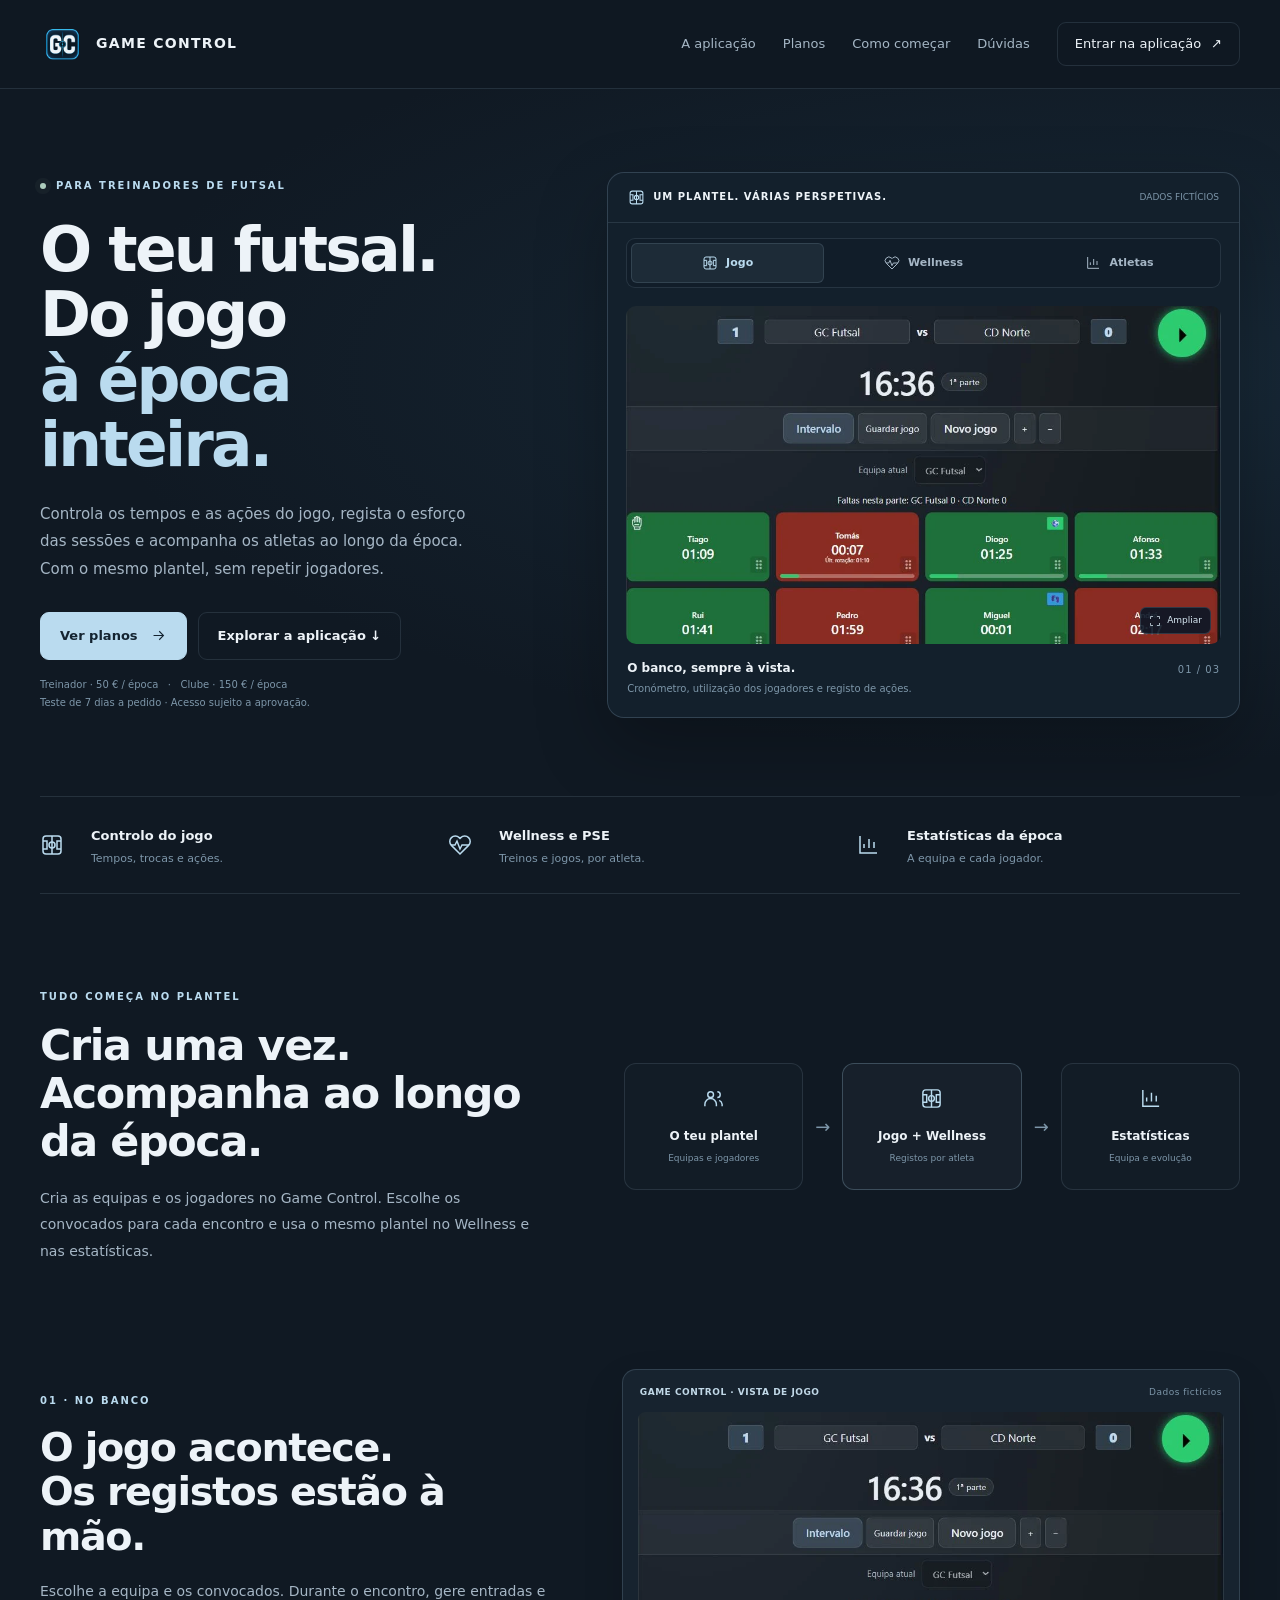
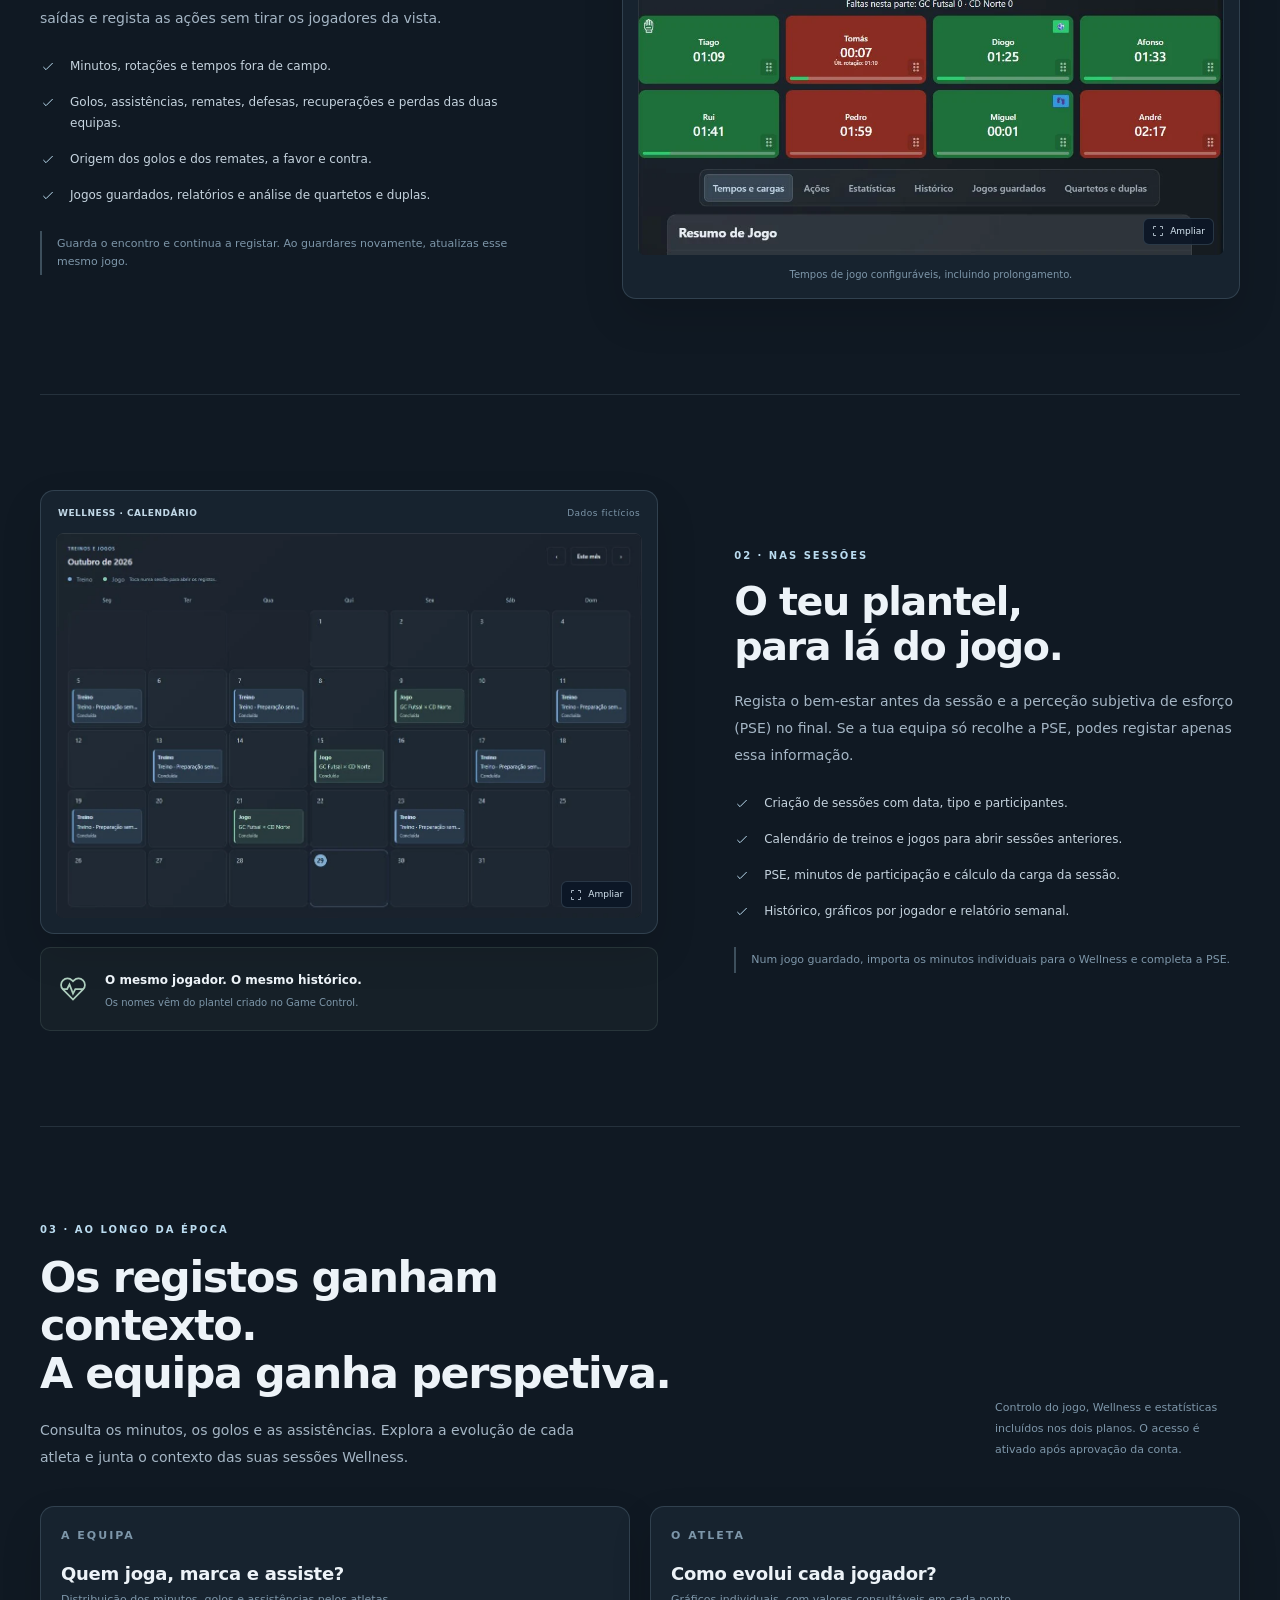
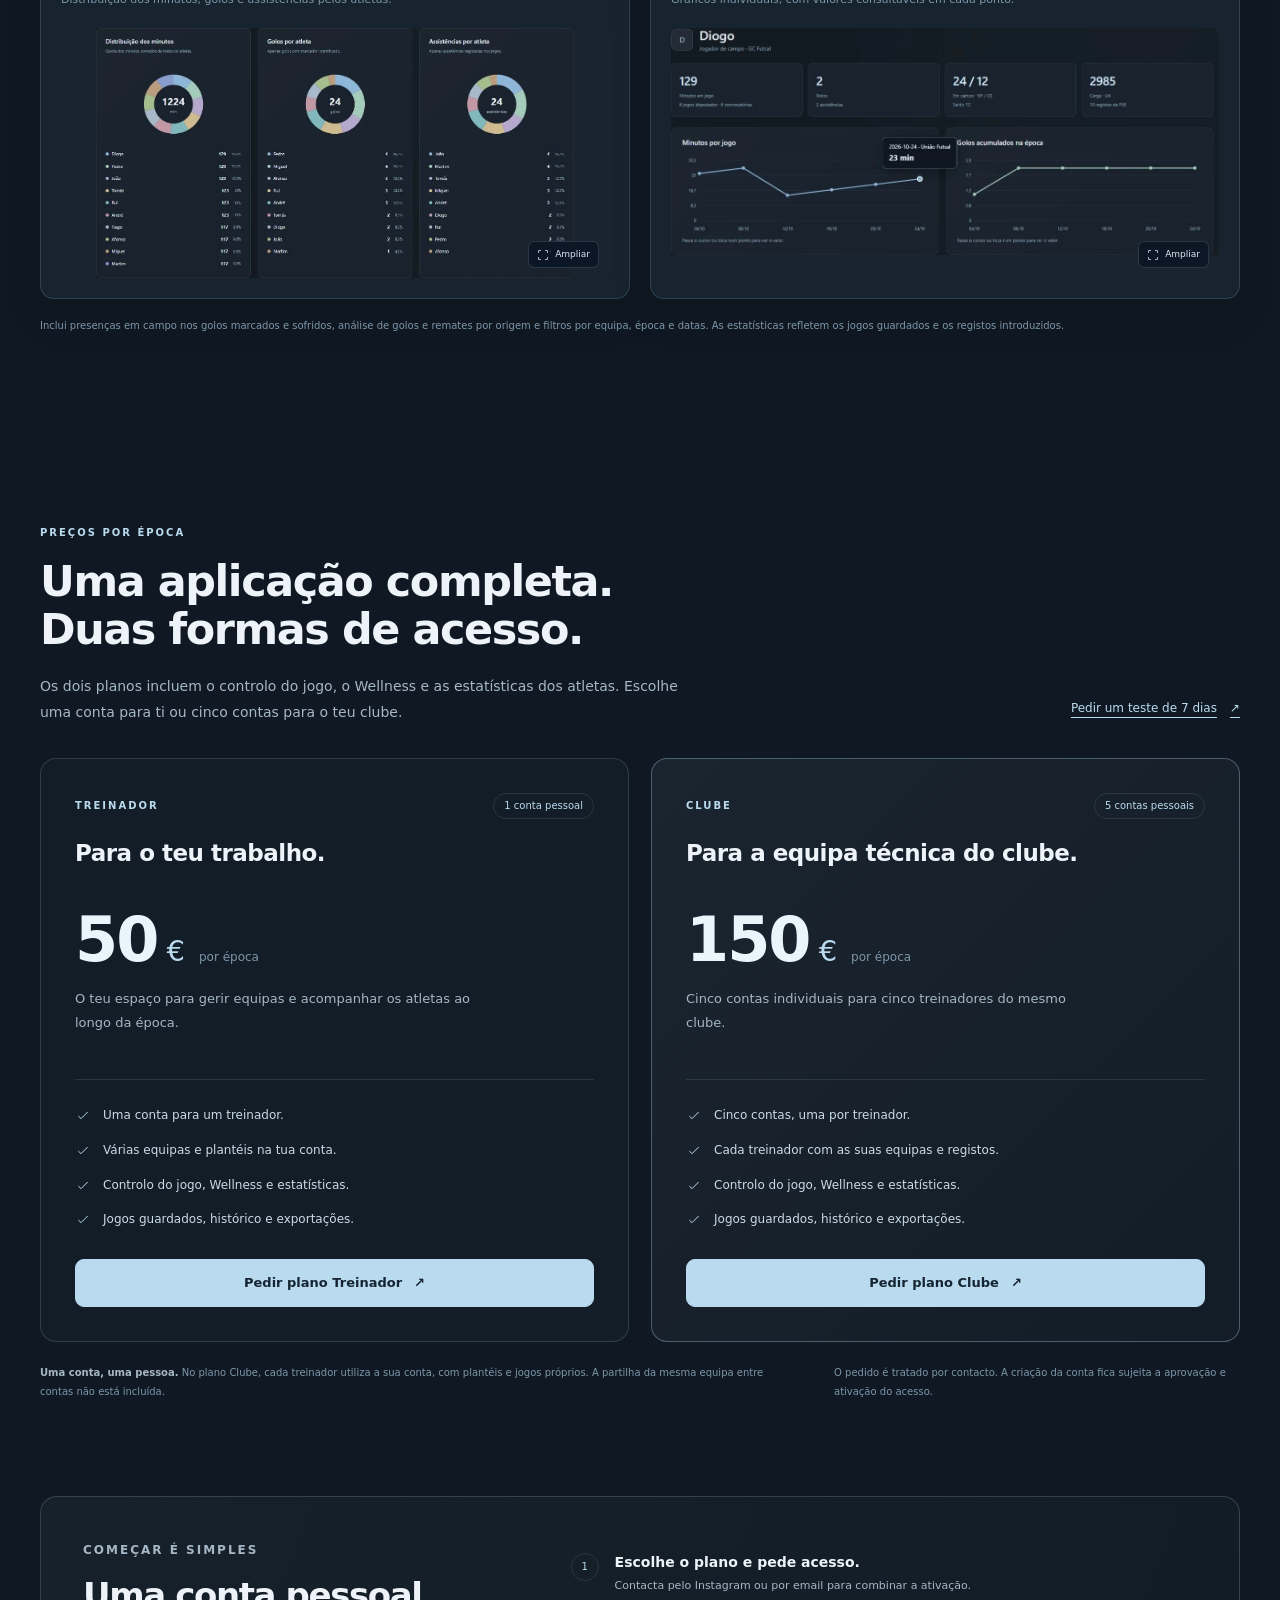
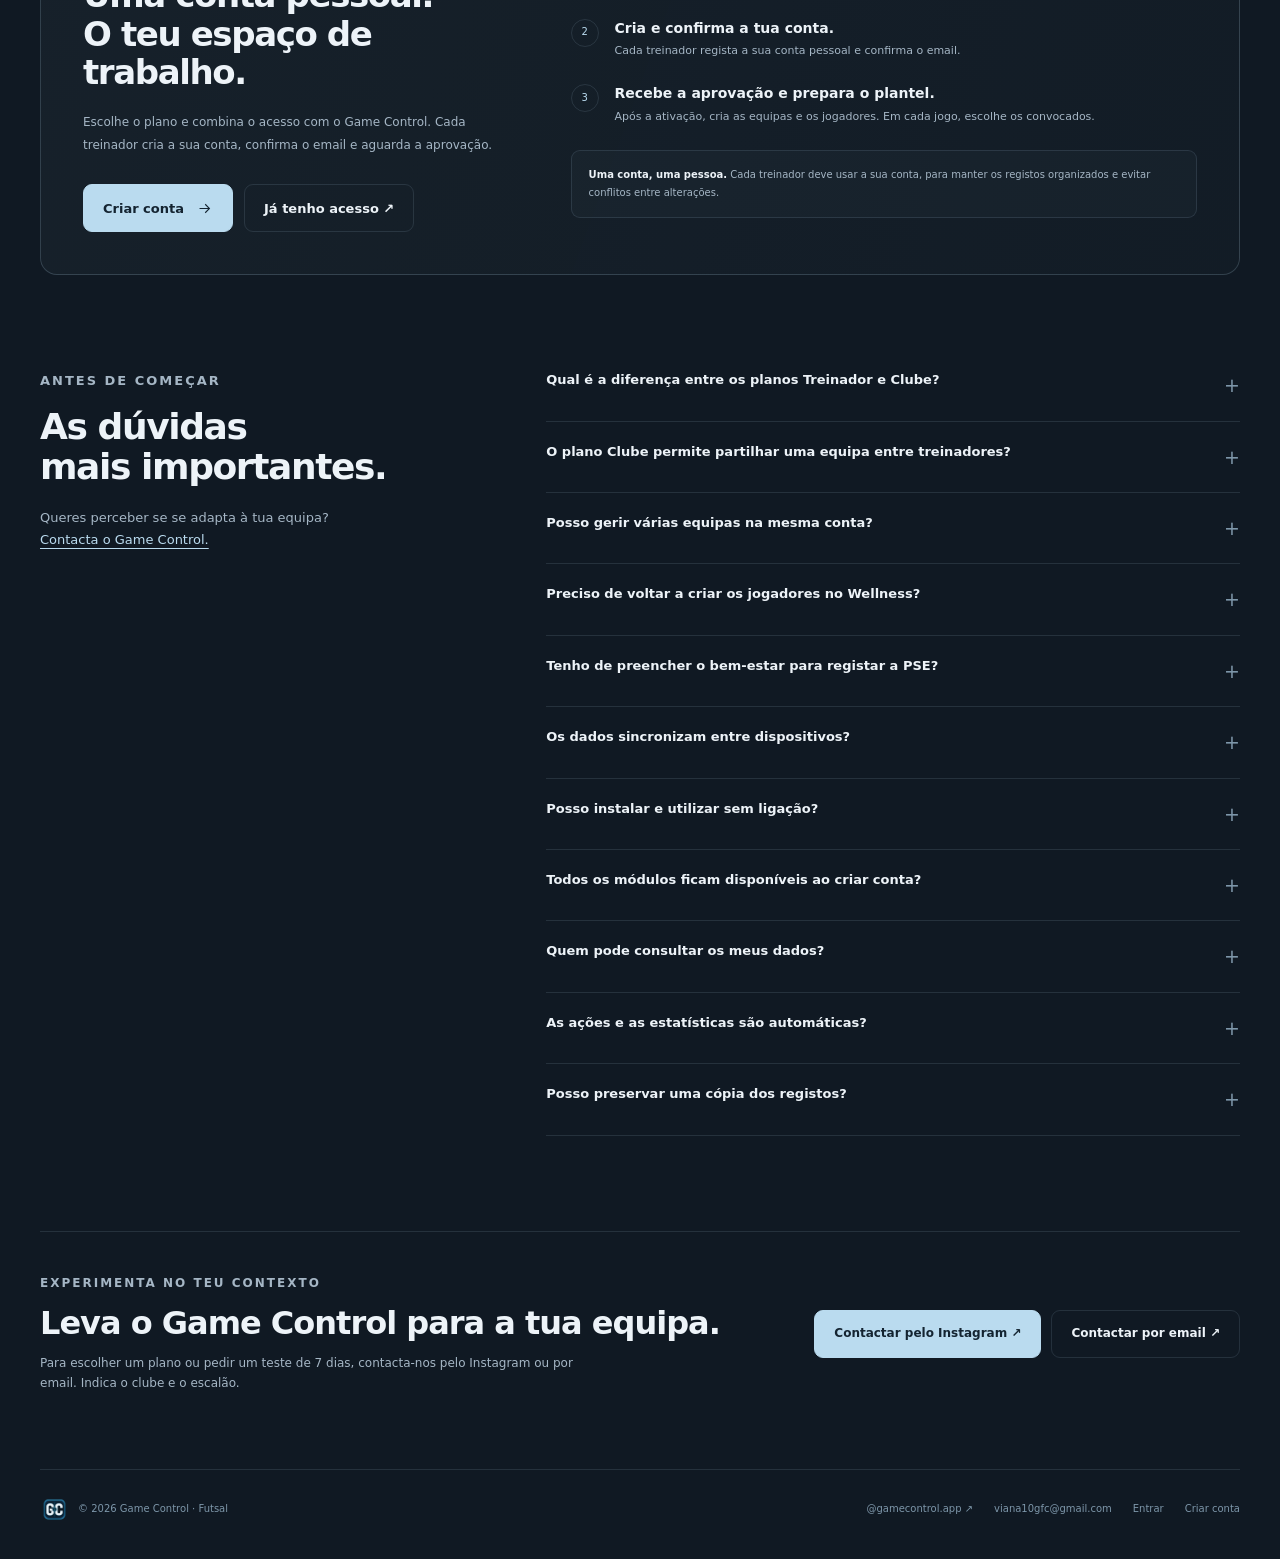
==== commit cda95cd8: "Add files via upload" ====
--- a/index.html
+++ b/index.html
@@ -1,78 +1,27 @@
-<!DOCTYPE html>
-<html lang="pt-PT">
-<head>
-<meta charset="UTF-8">
-<meta name="viewport" content="width=device-width, initial-scale=1">
-<meta name="description" content="Game Control: equipas e convocados, minutos e rotações, ações e estatísticas de futsal. Experimenta durante 7 dias mediante pedido de acesso.">
-<meta name="theme-color" content="#151c24">
-<title>Game Control — O teu banco de futsal, organizado.</title>
-<style>
-:root{color-scheme:dark;--bg:#151c24;--surface:rgba(199,223,243,.045);--raised:rgba(170,207,235,.09);--line:rgba(186,214,237,.15);--text:#edf2f7;--muted:#a5b2c0;--accent:#bfd9ed;--blue:rgba(139,186,218,.18)}
-*{box-sizing:border-box}html{scroll-behavior:smooth;scroll-padding-top:90px}body{margin:0;background:radial-gradient(ellipse at 80% 3%,#263b4b66,transparent 45%),var(--bg);color:var(--text);font-family:'Segoe UI',system-ui,-apple-system,sans-serif;line-height:1.6}a{color:inherit;text-decoration:none}button,input{font:inherit}button,a{-webkit-tap-highlight-color:transparent}button{cursor:pointer}a:focus-visible,button:focus-visible,summary:focus-visible{outline:2px solid var(--accent);outline-offset:5px}button{color:inherit}h1,h2,h3,p{margin:0}h1,h2,h3{line-height:1.15;font-weight:600}p{color:var(--muted)}.wrap{max-width:1200px;margin:auto;padding:0 28px}.nav{height:86px;display:flex;justify-content:space-between;align-items:center;gap:24px;border-bottom:1px solid var(--line)}.brand{display:flex;align-items:center;gap:12px;font-size:14px;letter-spacing:1.6px;font-weight:650}.monogram{display:grid;place-items:center;background:var(--blue);color:var(--accent);width:43px;height:43px;border:1px solid var(--line);border-radius:12px;letter-spacing:-1px;font-size:19px}.nav-links{display:flex;gap:28px;font-size:13px;color:var(--muted);align-items:center}.nav-links a:hover{color:var(--text)}.button{display:inline-flex;align-items:center;justify-content:center;gap:12px;padding:13px 20px;border:1px solid var(--line);border-radius:9px;font-size:14px;font-weight:600;background:var(--surface);color:var(--text);transition:background .15s,transform .15s}.button:hover{background:var(--raised);transform:translateY(-1px)}.button.primary{background:var(--blue);border-color:#b8dbf43d;color:#d8ecfa}.eyebrow{display:flex;align-items:center;gap:9px;color:var(--accent);font-size:11px;font-weight:600;letter-spacing:1.8px;text-transform:uppercase}.eyebrow:before{content:'';width:7px;height:7px;background:#adcfe7;border-radius:50%}.hero{display:grid;grid-template-columns:1fr 1.04fr;gap:64px;align-items:center;padding:85px 0 72px}.hero h1{font-size:clamp(40px,4.6vw,62px);letter-spacing:-2.6px;margin:22px 0}.hero h1 span{color:var(--accent)}.hero .intro{font-size:16px;max-width:460px}.cta{display:flex;flex-wrap:wrap;gap:11px;margin-top:28px}.hero .small{font-size:12px;margin-top:14px;color:var(--muted)}.preview{background:#10161e;border:1px solid #8eacc63b;border-radius:20px;padding:17px;box-shadow:0 30px 75px #0004;transform:rotate(-1deg)}.preview-bar{display:flex;justify-content:space-between;color:var(--muted);font-size:10px;letter-spacing:1px;margin-bottom:20px}.preview-tag{border:1px solid var(--line);border-radius:5px;padding:2px 6px;font-size:9px}.score{display:grid;grid-template-columns:1fr 90px 1fr;text-align:center;align-items:center;margin:10px 0}.score strong{font-size:13px;font-weight:500}.score b{font-size:28px;letter-spacing:2px}.clock{text-align:center;font-size:33px;font-weight:600;line-height:1.3;font-variant-numeric:tabular-nums;letter-spacing:-1px}.period{text-align:center;font-size:10px;color:var(--muted);margin-bottom:18px}.player-grid{display:grid;grid-template-columns:repeat(5,minmax(0,1fr));gap:6px}.player{background:#24493670;border:1px solid #77b8924d;text-align:center;border-radius:8px;padding:13px 3px}.player.bench{background:#54383b55;border-color:#b47f823d}.player span{display:block;font-size:9px}.player b{display:block;font-size:16px;line-height:1.7;font-weight:600}.player small{font-size:8px;color:#b5c8bb}.player.bench small{color:#c8b5b7}.preview-tabs{display:flex;justify-content:center;gap:4px;margin:14px 0 10px}.preview-tabs button{padding:7px 10px;font-size:10px;border:1px solid transparent;border-radius:6px;background:transparent;color:var(--muted)}.preview-tabs button[aria-selected=true]{background:var(--blue);color:var(--accent);border-color:var(--line)}.demo-panel{border-top:1px solid var(--line);padding-top:12px;min-height:125px}.demo-row{display:grid;grid-template-columns:34px 1fr 34px;align-items:center;text-align:center;font-size:11px;margin:7px 0}.demo-row b{background:var(--raised);padding:4px;border-radius:4px;font-weight:600}.demo-row span{color:var(--muted)}.demo-actions{display:grid;grid-template-columns:1fr 1fr;gap:7px}.demo-actions span{padding:9px;text-align:center;font-size:10px;background:var(--surface);border:1px solid var(--line);border-radius:5px;color:var(--muted)}.demo-event{font-size:11px;color:var(--muted);padding:7px;border-bottom:1px solid var(--line)}.preview-caption{font-size:10px;text-align:center;margin-top:11px;color:#8d9aa8}.pill-strip{display:grid;grid-template-columns:repeat(4,1fr);gap:20px;border-top:1px solid var(--line);border-bottom:1px solid var(--line);padding:24px 0}.pill-strip span{display:block;font-size:12px;color:var(--muted)}.pill-strip strong{display:block;font-size:14px;font-weight:500;margin-bottom:3px}.section{padding:85px 0}.section-head{max-width:620px;margin-bottom:32px}.section-head h2{font-size:clamp(29px,3.2vw,40px);letter-spacing:-1.3px;margin:14px 0}.section-head p{font-size:15px}.steps{display:grid;grid-template-columns:repeat(3,1fr);gap:16px}.card{padding:28px;background:var(--surface);border:1px solid var(--line);border-radius:14px}.step{font-size:11px;letter-spacing:1.5px;color:var(--accent)}.card h3{font-size:21px;margin:18px 0 13px;letter-spacing:-.5px}.card p{font-size:14px}.card ul{padding-left:17px;margin:16px 0 0;color:#c3ced8;font-size:13px}.card li{margin:7px 0}.feature-section{padding-top:0}.features{display:grid;grid-template-columns:repeat(2,1fr);gap:14px}.feature{padding:23px 25px;border-bottom:1px solid var(--line);display:grid;grid-template-columns:32px 1fr;gap:12px}.feature .icon{color:var(--accent);font-size:20px}.feature h3{font-size:17px;margin:0 0 9px}.feature p{font-size:13px}.access{display:grid;grid-template-columns:1.1fr 1fr;gap:70px;background:var(--surface);border:1px solid var(--line);padding:42px;border-radius:18px}.access h2{font-size:34px;letter-spacing:-1px;margin:16px 0}.access p{font-size:14px}.access-steps{list-style:none;padding:0;margin:0}.access-steps li{display:grid;grid-template-columns:32px 1fr;gap:12px;margin-bottom:23px}.access-steps .num{width:28px;height:28px;display:grid;place-items:center;border:1px solid var(--line);border-radius:50%;font-size:11px;color:var(--accent)}.access-steps strong{font-size:14px;font-weight:600}.access-steps p{font-size:13px;margin-top:5px}.faq{display:grid;grid-template-columns:.8fr 1.2fr;gap:65px}.faq h2{font-size:32px;letter-spacing:-1px}.faq>div>p{margin-top:14px;font-size:14px}.faq details{border-bottom:1px solid var(--line);padding:19px 0}.faq details:first-child{padding-top:0}.faq summary{cursor:pointer;font-size:14px;font-weight:500}.faq details p{font-size:13px;margin-top:12px;line-height:1.8}.contact-link{color:var(--accent);text-decoration:underline;text-underline-offset:4px}footer{border-top:1px solid var(--line);padding:26px 0 35px;display:flex;justify-content:space-between;gap:16px;flex-wrap:wrap;font-size:12px;color:var(--muted)}footer .links{display:flex;gap:18px}.skip{position:absolute;left:12px;top:-70px;background:var(--bg);padding:12px;z-index:9}.skip:focus{top:8px}[hidden]{display:none!important}
-@media(max-width:1000px){.hero{gap:30px}.hero h1{font-size:46px}.nav-links{gap:16px}.access{gap:35px}.preview{transform:none}}
-@media(max-width:760px){.wrap{padding:0 20px}.nav{height:auto;min-height:78px;padding:16px 0;flex-wrap:wrap;gap:14px}.nav-links>a:not(.button){display:none}.hero{grid-template-columns:1fr;padding:48px 0;gap:38px}.hero h1{font-size:46px;letter-spacing:-1.8px}.hero .intro{max-width:none}.preview{max-width:560px;width:100%;margin:auto}.pill-strip{grid-template-columns:1fr 1fr}.section{padding:55px 0}.feature-section{padding-top:0}.steps{grid-template-columns:1fr}.card{padding:24px}.features{grid-template-columns:1fr}.feature{padding:20px 0}.access{grid-template-columns:1fr;padding:26px;gap:30px}.faq{grid-template-columns:1fr;gap:28px}.brand{font-size:12px}.nav .button{padding:9px 12px;font-size:12px}.hero .cta .button{flex:1}.player b{font-size:14px}.preview-tabs button{padding:7px;font-size:9px}.section-head h2{font-size:32px}.hero .eyebrow{font-size:10px}}
-@media(prefers-reduced-motion:reduce){html{scroll-behavior:auto}*{transition:none!important}}
+<!doctype html>
+<html lang="pt-PT"><head><meta charset="utf-8"><meta name="viewport" content="width=device-width,initial-scale=1"><title>Game Control — Jogo, Wellness e estatísticas de futsal</title><meta name="description" content="Do banco à época inteira: tempos e ações de jogo, Wellness e PSE, estatísticas da equipa e dos atletas. Um plantel partilhado, com acesso por conta."><meta name="theme-color" content="#101923"><meta property="og:type" content="website"><meta property="og:title" content="Game Control · O teu futsal, do jogo à época inteira"><meta property="og:description" content="Controlo do jogo, Wellness e estatísticas dos atletas. Conhece a aplicação e pede acesso."><meta property="og:url" content="https://gpmviana.github.io/gamecontrol/"><meta property="og:image" content="https://gpmviana.github.io/gamecontrol/logo-gc.png"><link rel="icon" type="image/png" href="favicon.png?v=20261029-blue"><link rel="stylesheet" href="gc-site.css"></head>
+<body><svg xmlns="http://www.w3.org/2000/svg" width="0" height="0" style="position:absolute" aria-hidden="true"><defs><symbol id="i-game" viewBox="0 0 24 24"><rect x="3" y="3" width="18" height="18" rx="3"/><path d="M12 3v18M3 8h4v8H3m18-8h-4v8h4"/><circle cx="12" cy="12" r="3"/></symbol><symbol id="i-heart" viewBox="0 0 24 24"><path d="M20.6 4.6a5.5 5.5 0 0 0-7.8 0l-.8.8-.8-.8a5.5 5.5 0 0 0-7.8 7.8L12 21l8.6-8.6a5.5 5.5 0 0 0 0-7.8Z"/><path d="M3 12h4l2-4 3 8 2-4h7"/></symbol><symbol id="i-chart" viewBox="0 0 24 24"><path d="M4 3v17h17M8 15v-4m5 4V6m5 9V9"/></symbol><symbol id="i-people" viewBox="0 0 24 24"><circle cx="9" cy="8" r="3"/><path d="M3 20v-2a6 6 0 0 1 12 0v2M16 5a3 3 0 0 1 0 6m2 3a5 5 0 0 1 3 4v2"/></symbol><symbol id="i-arrow" viewBox="0 0 24 24"><path d="M5 12h14m-6-6 6 6-6 6"/></symbol><symbol id="i-check" viewBox="0 0 24 24"><path d="m5 12 4 4L19 6"/></symbol><symbol id="i-expand" viewBox="0 0 24 24"><path d="M8 3H3v5m13-5h5v5M3 16v5h5m13-5v5h-5"/></symbol></defs></svg><a class="skip" href="#conteudo">Saltar para o conteúdo</a>
+<div class="nav-shell"><header class="nav wrap"><a class="brand" href="#inicio" aria-label="Game Control, início"><img src="logo-gc.png?v=20261029-blue" width="45" height="45" alt="">GAME CONTROL</a><button class="menu-toggle" type="button" aria-expanded="false" aria-controls="main-nav" aria-label="Abrir menu"><svg width="20" height="20" viewBox="0 0 24 24" fill="none" stroke="currentColor" stroke-width="1.5" aria-hidden="true"><path d="M4 6h16M4 12h16M4 18h16"/></svg></button><nav class="nav-links" id="main-nav" aria-label="Navegação principal"><a href="#plataforma">A aplicação</a><a href="#planos">Planos</a><a href="#acesso">Como começar</a><a href="#perguntas">Dúvidas</a><a class="nav-enter" href="app.html">Entrar na aplicação <span aria-hidden="true">↗</span></a></nav></header></div>
+<main id="conteudo"><div class="hero-shell" id="inicio"><section class="hero wrap" aria-labelledby="hero-title"><div><p class="eyebrow with-dot">Para treinadores de futsal</p><h1 id="hero-title">O teu futsal.<br>Do jogo<br><span>à época inteira.</span></h1><p class="hero-lead">Controla os tempos e as ações do jogo, regista o esforço das sessões e acompanha os atletas ao longo da época. Com o mesmo plantel, sem repetir jogadores.</p><div class="hero-actions"><a class="button primary" href="#planos">Ver planos <svg fill="none" stroke="currentColor" stroke-width="1.5" aria-hidden="true"><use href="#i-arrow"/></svg></a><a class="button" href="#plataforma">Explorar a aplicação ↓</a></div><p class="access-note">Treinador · 50 € / época &nbsp; · &nbsp; Clube · 150 € / época<br>Teste de 7 dias a pedido · Acesso sujeito a aprovação.</p></div>
+<div class="product-preview"><div class="preview-top"><span class="preview-wordmark"><svg fill="none" stroke="currentColor" stroke-width="1.5" aria-hidden="true"><use href="#i-game"/></svg>UM PLANTEL. VÁRIAS PERSPETIVAS.</span><span class="example-tag">DADOS FICTÍCIOS</span></div><div class="module-tabs" role="tablist" aria-label="Explorar os módulos"><button id="preview-tab-game" role="tab" aria-selected="true" aria-controls="preview-game"  data-preview="game"><svg fill="none" stroke="currentColor" stroke-width="1.5" aria-hidden="true"><use href="#i-game"/></svg>Jogo</button><button id="preview-tab-wellness" role="tab" aria-selected="false" aria-controls="preview-wellness" tabindex="-1" data-preview="wellness"><svg fill="none" stroke="currentColor" stroke-width="1.5" aria-hidden="true"><use href="#i-heart"/></svg>Wellness</button><button id="preview-tab-stats" role="tab" aria-selected="false" aria-controls="preview-stats" tabindex="-1" data-preview="stats"><svg fill="none" stroke="currentColor" stroke-width="1.5" aria-hidden="true"><use href="#i-chart"/></svg>Atletas</button></div><div id="preview-game" class="preview-body" role="tabpanel" aria-labelledby="preview-tab-game" ><button type="button" class="preview-image-button"  data-image="gc-site-jogo.webp" data-image-title="Controlo do jogo" aria-label="Ampliar: Controlo do jogo"><img src="gc-site-jogo.webp" width="1000" height="755"  alt="Vista do jogo com resultado, cronómetro e jogadores em campo e no banco"><span class="image-expand"><svg fill="none" stroke="currentColor" stroke-width="1.5" aria-hidden="true"><use href="#i-expand"/></svg>Ampliar</span></button><div class="preview-caption"><div><strong>O banco, sempre à vista.</strong><p>Cronómetro, utilização dos jogadores e registo de ações.</p></div><span class="preview-index">01 / 03</span></div></div><div id="preview-wellness" class="preview-body" role="tabpanel" aria-labelledby="preview-tab-wellness" hidden><button type="button" class="preview-image-button"  data-image="gc-site-wellness.webp" data-image-title="Wellness · bem-estar e PSE" aria-label="Ampliar: Wellness · bem-estar e PSE"><img src="gc-site-wellness.webp" width="1000" height="780"  alt="Formulário de bem-estar com cinco perguntas e respostas de 1 a 5"><span class="image-expand"><svg fill="none" stroke="currentColor" stroke-width="1.5" aria-hidden="true"><use href="#i-expand"/></svg>Ampliar</span></button><div class="preview-caption"><div><strong>Antes e depois da sessão.</strong><p>Bem-estar, PSE e carga, ligados aos jogadores do plantel.</p></div><span class="preview-index">02 / 03</span></div></div><div id="preview-stats" class="preview-body" role="tabpanel" aria-labelledby="preview-tab-stats" hidden><button type="button" class="preview-image-button" data-kind="stats" data-image="gc-site-estatisticas.webp" data-image-title="Estatísticas dos atletas" aria-label="Ampliar: Estatísticas dos atletas"><img src="gc-site-estatisticas.webp" width="1197" height="627"  alt="Gráficos circulares da distribuição dos minutos, golos e assistências pelos atletas"><span class="image-expand"><svg fill="none" stroke="currentColor" stroke-width="1.5" aria-hidden="true"><use href="#i-expand"/></svg>Ampliar</span></button><div class="preview-caption"><div><strong>Uma época de registos, com contexto.</strong><p>Minutos, golos, assistências e evolução individual.</p></div><span class="preview-index">03 / 03</span></div></div></div></section></div>
+<div class="wrap"><nav class="overview" aria-label="Conhecer as áreas da aplicação"><a href="#jogo"><svg fill="none" stroke="currentColor" stroke-width="1.5" aria-hidden="true"><use href="#i-game"/></svg><div><strong>Controlo do jogo</strong> <span>Tempos, trocas e ações.</span></div></a><a href="#wellness"><svg fill="none" stroke="currentColor" stroke-width="1.5" aria-hidden="true"><use href="#i-heart"/></svg><div><strong>Wellness e PSE</strong> <span>Treinos e jogos, por atleta.</span></div></a><a href="#estatisticas"><svg fill="none" stroke="currentColor" stroke-width="1.5" aria-hidden="true"><use href="#i-chart"/></svg><div><strong>Estatísticas da época</strong> <span>A equipa e cada jogador.</span></div></a></nav>
+<section class="section flow-section" id="plataforma"><div class="flow-layout"><div><p class="eyebrow">Tudo começa no plantel</p><h2 class="section-title">Cria uma vez.<br>Acompanha ao longo da época.</h2><p class="section-lead">Cria as equipas e os jogadores no Game Control. Escolhe os convocados para cada encontro e usa o mesmo plantel no Wellness e nas estatísticas.</p></div><div class="flow-diagram" aria-label="O plantel é partilhado pelo jogo e pelo Wellness, que fornecem registos às estatísticas"><div class="flow-node"><svg fill="none" stroke="currentColor" stroke-width="1.5" aria-hidden="true"><use href="#i-people"/></svg><div><strong>O teu plantel</strong><span>Equipas e jogadores</span></div></div><span class="flow-arrow" aria-hidden="true">→</span><div class="flow-node stack"><svg fill="none" stroke="currentColor" stroke-width="1.5" aria-hidden="true"><use href="#i-game"/></svg><div><strong>Jogo + Wellness</strong><span>Registos por atleta</span></div></div><span class="flow-arrow" aria-hidden="true">→</span><div class="flow-node"><svg fill="none" stroke="currentColor" stroke-width="1.5" aria-hidden="true"><use href="#i-chart"/></svg><div><strong>Estatísticas</strong><span>Equipa e evolução</span></div></div></div></div></section>
+<section class="section chapter" id="jogo"><div class="chapter-copy"><p class="eyebrow">01 · No banco</p><h2 class="section-title">O jogo acontece.<br>Os registos estão à mão.</h2><p class="section-lead">Escolhe a equipa e os convocados. Durante o encontro, gere entradas e saídas e regista as ações sem tirar os jogadores da vista.</p><ul class="feature-list"><li><svg fill="none" stroke="currentColor" stroke-width="1.5" aria-hidden="true"><use href="#i-check"/></svg><span>Minutos, rotações e tempos fora de campo.</span></li><li><svg fill="none" stroke="currentColor" stroke-width="1.5" aria-hidden="true"><use href="#i-check"/></svg><span>Golos, assistências, remates, defesas, recuperações e perdas das duas equipas.</span></li><li><svg fill="none" stroke="currentColor" stroke-width="1.5" aria-hidden="true"><use href="#i-check"/></svg><span>Origem dos golos e dos remates, a favor e contra.</span></li><li><svg fill="none" stroke="currentColor" stroke-width="1.5" aria-hidden="true"><use href="#i-check"/></svg><span>Jogos guardados, relatórios e análise de quartetos e duplas.</span></li></ul><p class="chapter-note">Guarda o encontro e continua a registar. Ao guardares novamente, atualizas esse mesmo jogo.</p></div><div class="chapter-visual"><div class="visual-frame"><div class="visual-label"><span>GAME CONTROL · VISTA DE JOGO</span><span>Dados fictícios</span></div><button type="button" class="preview-image-button"  data-image="gc-site-jogo.webp" data-image-title="Controlo do jogo" aria-label="Ampliar: Controlo do jogo"><img src="gc-site-jogo.webp" width="1000" height="755" loading="lazy" alt="Resultado e tempos dos jogadores no controlo do jogo"><span class="image-expand"><svg fill="none" stroke="currentColor" stroke-width="1.5" aria-hidden="true"><use href="#i-expand"/></svg>Ampliar</span></button><p class="visual-caption">Tempos de jogo configuráveis, incluindo prolongamento.</p></div></div></section>
+<section class="section chapter reverse" id="wellness"><div class="chapter-copy"><p class="eyebrow">02 · Nas sessões</p><h2 class="section-title">O teu plantel,<br>para lá do jogo.</h2><p class="section-lead">Regista o bem-estar antes da sessão e a perceção subjetiva de esforço (PSE) no final. Se a tua equipa só recolhe a PSE, podes registar apenas essa informação.</p><ul class="feature-list"><li><svg fill="none" stroke="currentColor" stroke-width="1.5" aria-hidden="true"><use href="#i-check"/></svg><span>Criação de sessões com data, tipo e participantes.</span></li><li><svg fill="none" stroke="currentColor" stroke-width="1.5" aria-hidden="true"><use href="#i-check"/></svg><span>Calendário de treinos e jogos para abrir sessões anteriores.</span></li><li><svg fill="none" stroke="currentColor" stroke-width="1.5" aria-hidden="true"><use href="#i-check"/></svg><span>PSE, minutos de participação e cálculo da carga da sessão.</span></li><li><svg fill="none" stroke="currentColor" stroke-width="1.5" aria-hidden="true"><use href="#i-check"/></svg><span>Histórico, gráficos por jogador e relatório semanal.</span></li></ul><p class="chapter-note">Num jogo guardado, importa os minutos individuais para o Wellness e completa a PSE.</p></div><div class="chapter-visual"><div class="visual-frame"><div class="visual-label"><span>WELLNESS · CALENDÁRIO</span><span>Dados fictícios</span></div><button type="button" class="preview-image-button"  data-image="gc-site-calendario.webp" data-image-title="Wellness · calendário de sessões" aria-label="Ampliar: Wellness · calendário de sessões"><img src="gc-site-calendario.webp" width="1197" height="786" loading="lazy" alt="Calendário mensal com treinos e jogos registados"><span class="image-expand"><svg fill="none" stroke="currentColor" stroke-width="1.5" aria-hidden="true"><use href="#i-expand"/></svg>Ampliar</span></button></div><div class="wellness-mini"><svg fill="none" stroke="currentColor" stroke-width="1.5" aria-hidden="true"><use href="#i-heart"/></svg><div><strong>O mesmo jogador. O mesmo histórico.</strong><p>Os nomes vêm do plantel criado no Game Control.</p></div></div></div></section>
+<section class="section" id="estatisticas"><div class="stats-heading"><div class="section-heading"><p class="eyebrow">03 · Ao longo da época</p><h2 class="section-title">Os registos ganham contexto.<br>A equipa ganha perspetiva.</h2><p class="section-lead">Consulta os minutos, os golos e as assistências. Explora a evolução de cada atleta e junta o contexto das suas sessões Wellness.</p></div><p class="permission-note">Controlo do jogo, Wellness e estatísticas incluídos nos dois planos. O acesso é ativado após aprovação da conta.</p></div><div class="stats-visuals"><article class="visual-frame"><p class="eyebrow">A equipa</p><h3>Quem joga, marca e assiste?</h3><p>Distribuição dos minutos, golos e assistências pelos atletas.</p><button type="button" class="preview-image-button"  data-image="gc-site-estatisticas.webp" data-image-title="Estatísticas · distribuição pela equipa" aria-label="Ampliar: Estatísticas · distribuição pela equipa"><img src="gc-site-estatisticas.webp" width="1197" height="627" loading="lazy" alt="Gráficos circulares de minutos, golos e assistências por jogador"><span class="image-expand"><svg fill="none" stroke="currentColor" stroke-width="1.5" aria-hidden="true"><use href="#i-expand"/></svg>Ampliar</span></button></article><article class="visual-frame"><p class="eyebrow">O atleta</p><h3>Como evolui cada jogador?</h3><p>Gráficos individuais, com valores consultáveis em cada ponto.</p><button type="button" class="preview-image-button"  data-image="gc-site-evolucao.webp" data-image-title="Estatísticas · evolução individual" aria-label="Ampliar: Estatísticas · evolução individual"><img src="gc-site-evolucao.webp" width="1197" height="496" loading="lazy" alt="Ficha individual com minutos, golos, assistências e gráficos ao longo dos jogos"><span class="image-expand"><svg fill="none" stroke="currentColor" stroke-width="1.5" aria-hidden="true"><use href="#i-expand"/></svg>Ampliar</span></button></article></div><p class="stats-foot">Inclui presenças em campo nos golos marcados e sofridos, análise de golos e remates por origem e filtros por equipa, época e datas. As estatísticas refletem os jogos guardados e os registos introduzidos.</p></section>
+<section class="section pricing-section" id="planos" aria-labelledby="pricing-title">
+  <div class="pricing-heading"><div><p class="eyebrow">Preços por época</p><h2 class="section-title" id="pricing-title">Uma aplicação completa.<br>Duas formas de acesso.</h2><p class="section-lead">Os dois planos incluem o controlo do jogo, o Wellness e as estatísticas dos atletas. Escolhe uma conta para ti ou cinco contas para o teu clube.</p></div><a class="trial-link" href="#contactos">Pedir um teste de 7 dias <span aria-hidden="true">↗</span></a></div>
+  <div class="pricing-grid">
+    <article class="price-card" aria-labelledby="trainer-title"><div class="price-card-top"><p class="eyebrow">Treinador</p><span class="account-count">1 conta pessoal</span></div><h3 id="trainer-title">Para o teu trabalho.</h3><div class="price"><strong>50<span> €</span></strong><span>por época</span></div><p class="price-description">O teu espaço para gerir equipas e acompanhar os atletas ao longo da época.</p><ul class="price-features"><li><svg fill="none" stroke="currentColor" stroke-width="1.5" aria-hidden="true"><use href="#i-check"/></svg><span>Uma conta para um treinador.</span></li><li><svg fill="none" stroke="currentColor" stroke-width="1.5" aria-hidden="true"><use href="#i-check"/></svg><span>Várias equipas e plantéis na tua conta.</span></li><li><svg fill="none" stroke="currentColor" stroke-width="1.5" aria-hidden="true"><use href="#i-check"/></svg><span>Controlo do jogo, Wellness e estatísticas.</span></li><li><svg fill="none" stroke="currentColor" stroke-width="1.5" aria-hidden="true"><use href="#i-check"/></svg><span>Jogos guardados, histórico e exportações.</span></li></ul><button class="button primary" type="button" data-plan="treinador">Pedir plano Treinador <span aria-hidden="true">↗</span></button></article>
+    <article class="price-card club-card" aria-labelledby="club-title"><div class="price-card-top"><p class="eyebrow">Clube</p><span class="account-count">5 contas pessoais</span></div><h3 id="club-title">Para a equipa técnica do clube.</h3><div class="price"><strong>150<span> €</span></strong><span>por época</span></div><p class="price-description">Cinco contas individuais para cinco treinadores do mesmo clube.</p><ul class="price-features"><li><svg fill="none" stroke="currentColor" stroke-width="1.5" aria-hidden="true"><use href="#i-check"/></svg><span>Cinco contas, uma por treinador.</span></li><li><svg fill="none" stroke="currentColor" stroke-width="1.5" aria-hidden="true"><use href="#i-check"/></svg><span>Cada treinador com as suas equipas e registos.</span></li><li><svg fill="none" stroke="currentColor" stroke-width="1.5" aria-hidden="true"><use href="#i-check"/></svg><span>Controlo do jogo, Wellness e estatísticas.</span></li><li><svg fill="none" stroke="currentColor" stroke-width="1.5" aria-hidden="true"><use href="#i-check"/></svg><span>Jogos guardados, histórico e exportações.</span></li></ul><button class="button primary" type="button" data-plan="clube">Pedir plano Clube <span aria-hidden="true">↗</span></button></article>
+  </div>
+  <div class="pricing-notes"><p><strong>Uma conta, uma pessoa.</strong> No plano Clube, cada treinador utiliza a sua conta, com plantéis e jogos próprios. A partilha da mesma equipa entre contas não está incluída.</p><p>O pedido é tratado por contacto. A criação da conta fica sujeita a aprovação e ativação do acesso.</p></div>
+</section>
 
-.contact-dialog{background:#1c2631;color:var(--text);border:1px solid var(--line);border-radius:16px;padding:26px;width:500px;max-width:calc(100% - 32px);max-height:90vh;overflow-y:auto}.contact-dialog::backdrop{background:#0009;backdrop-filter:blur(5px)}.contact-dialog h2{font-size:24px;margin:8px 0 16px}.contact-dialog p{font-size:14px}.contact-dialog .cta{margin-top:18px}.contact-dialog input{width:100%;box-sizing:border-box;background:var(--raised);border:1px solid var(--line);border-radius:8px;padding:12px;color:var(--text);margin:14px 0 6px;font-size:16px}.contact-close{float:right;background:transparent;border:0;color:var(--muted);font-size:14px;padding:4px 0 10px}.contact-dialog .status{font-size:12px;min-height:20px;margin-top:10px}
-
-.contact-dialog{background:#1c2631;color:var(--text);border:1px solid var(--line);border-radius:16px;padding:26px;width:500px;max-width:calc(100% - 32px);max-height:90vh;overflow-y:auto}.contact-dialog::backdrop{background:#0009;backdrop-filter:blur(5px)}.contact-dialog h2{font-size:24px;margin:8px 0 16px}.contact-dialog p{font-size:14px}.contact-dialog .cta{margin-top:18px}.contact-dialog input{width:100%;box-sizing:border-box;background:var(--raised);border:1px solid var(--line);border-radius:8px;padding:12px;color:var(--text);margin:14px 0 6px;font-size:16px}.contact-close{float:right;background:transparent;border:0;color:var(--muted);font-size:14px;padding:4px 0 10px}.contact-dialog .status{font-size:12px;min-height:20px;margin-top:10px}
-</style>
-<link rel="icon" type="image/png" href="favicon.png?v=20261029-blue"></head>
-<body>
-<a class="skip" href="#conteudo">Saltar para o conteúdo</a>
-<div class="wrap">
-<header class="nav"><a class="brand" href="#" aria-label="Game Control, início"><img src="logo-gc.png?v=20261029-blue" alt="Game Control" width="48" height="48" style="object-fit:contain">GAME CONTROL</a><nav class="nav-links" aria-label="Navegação principal"><a href="#funcionalidades">Funcionalidades</a><a href="#acesso">Como experimentar</a><a class="button" href="app.html">Já tenho acesso ↗</a></nav></header>
-<main id="conteudo">
-<section class="hero" aria-labelledby="hero-title"><div><div class="eyebrow">Feito para o banco de futsal</div><h1 id="hero-title">O teu banco,<br><span>organizado.</span><br>O jogo, à vista.</h1><p class="intro">Escolhe os convocados, acompanha os minutos e regista as ações. No fim, volta ao jogo com as estatísticas e as combinações de jogadores.</p><div class="cta"><a class="button primary" href="https://www.instagram.com/gamecontrol.app/" target="_blank" rel="noopener noreferrer">Contactar pelo Instagram ↗</a><a class="button" href="mailto:viana10gfc@gmail.com?subject=Game%20Control%20%E2%80%94%20pedido%20de%20teste">Enviar email ↗</a><a class="button" href="#funcionalidades">Conhecer a aplicação ↓</a></div><p class="small">Acesso por convite · Licenciamento anual por clube</p></div>
-<div class="preview" aria-label="Exemplo ilustrativo da aplicação com dados fictícios"><div class="preview-bar"><span>GAME CONTROL · VISTA DE JOGO</span><span class="preview-tag">EXEMPLO</span></div><div class="score"><strong>A tua equipa</strong><b>2 — 1</b><strong>Adversário</strong></div><div class="clock">12:34</div><div class="period">1ª parte · 5 jogadores em campo</div><div class="player-grid"><div class="player"><span>Tiago · GR</span><b>07:26</b><small>Em campo</small></div><div class="player"><span>Tomás</span><b>03:12</b><small>Em campo</small></div><div class="player"><span>Diogo</span><b>02:41</b><small>Em campo</small></div><div class="player"><span>Afonso</span><b>01:50</b><small>Em campo</small></div><div class="player"><span>Rui</span><b>03:12</b><small>Em campo</small></div><div class="player bench"><span>Pedro</span><b>02:10</b><small>No banco</small></div><div class="player bench"><span>Miguel</span><b>01:45</b><small>No banco</small></div><div class="player bench"><span>André</span><b>03:00</b><small>No banco</small></div><div class="player bench"><span>João</span><b>00:58</b><small>No banco</small></div><div class="player bench"><span>Martim</span><b>01:30</b><small>No banco</small></div></div>
-<div class="preview-tabs" role="tablist" aria-label="Exemplo dos separadores"><button id="tab-stats" role="tab" aria-selected="true" aria-controls="demo-stats" data-demo="stats">Estatísticas</button><button id="tab-actions" role="tab" aria-selected="false" aria-controls="demo-actions" data-demo="actions" tabindex="-1">Ações</button><button id="tab-history" role="tab" aria-selected="false" aria-controls="demo-history" data-demo="history" tabindex="-1">Histórico</button></div>
-<div id="demo-stats" class="demo-panel" role="tabpanel" aria-labelledby="tab-stats"><div class="demo-row"><b>12</b><span>Remates totais</span><b>8</b></div><div class="demo-row"><b>7</b><span>Remates à baliza</span><b>4</b></div><div class="demo-row"><b>6</b><span>Recuperações</span><b>5</b></div></div><div id="demo-actions" class="demo-panel" role="tabpanel" aria-labelledby="tab-actions" hidden><div class="demo-actions"><span>Remate à baliza</span><span>Remate fora</span><span>Recuperação</span><span>Perda de bola</span></div></div><div id="demo-history" class="demo-panel" role="tabpanel" aria-labelledby="tab-history" hidden><div class="demo-event">1ª parte · 13:10 — Golo · Tomás · Canto</div><div class="demo-event">1ª parte · 12:58 — Recuperação · Diogo</div><div class="demo-event">1ª parte · 12:40 — Entrada · Rui</div></div><p class="preview-caption">Representação ilustrativa · Dados fictícios · Experimenta os separadores</p></div></section>
-<div class="pill-strip"><div><strong>Equipas e convocados</strong><span>O plantel fica guardado.</span></div><div><strong>Minutos e rotações</strong><span>Jogadores sempre à vista.</span></div><div><strong>Ações e estatísticas</strong><span>As duas equipas no mesmo painel.</span></div><div><strong>Arquivo de jogos</strong><span>Volta a consultar cada partida.</span></div></div>
-<section class="section" id="funcionalidades"><div class="section-head"><div class="eyebrow">Do primeiro nome ao último apito</div><h2>Antes, durante e depois.<br>Tudo faz parte do jogo.</h2><p>Para treinadores de formação e competição que querem registar o que acontece e ter os dados à mão.</p></div><div class="steps"><article class="card"><span class="step">01 / ANTES DO JOGO</span><h3>O plantel está pronto.<br>Escolhe quem vai.</h3><p>Cria as tuas equipas e os jogadores uma vez. Em cada partida, seleciona os convocados.</p><ul><li>Plantéis separados por equipa.</li><li>Jogador de campo ou guarda-redes.</li><li>20, 30 ou outra duração por parte.</li><li>Prolongamento com tempo ajustável.</li></ul></article><article class="card"><span class="step">02 / DURANTE O JOGO</span><h3>Um toque.<br>Uma ação registada.</h3><p>Toca nos jogadores para gerir entradas e saídas. Acompanha os tempos e regista as ações das duas equipas.</p><ul><li>Minutos, rotações e tempos de descanso.</li><li>Golos e assistências.</li><li>Remates, defesas e recuperações.</li><li>Perdas, faltas e cartões.</li></ul></article><article class="card"><span class="step">03 / DEPOIS DO JOGO</span><h3>Guarda o jogo.<br>Volta aos detalhes.</h3><p>Consulta as estatísticas, a origem dos golos e as combinações presentes em campo.</p><ul><li>Resultados e histórico de eventos.</li><li>Golos por origem e ações por zona.</li><li>Quartetos e duplas: golos e saldo.</li><li>Exportação PNG, CSV e cópia JSON.</li></ul></article></div></section>
-<section class="section feature-section" aria-label="Mais funcionalidades"><div class="features"><article class="feature"><span class="icon" aria-hidden="true">↔</span><div><h3>Várias equipas. Cada uma com o seu espaço.</h3><p>Alterna entre escalões e equipas sem misturar os plantéis, os jogos guardados ou as estatísticas.</p></div></article><article class="feature"><span class="icon" aria-hidden="true">◎</span><div><h3>Como surgiram os golos?</h3><p>Organização, transição, canto, lateral, 5×4 e outras categorias, tanto nos golos marcados como nos sofridos.</p></div></article><article class="feature"><span class="icon" aria-hidden="true">▦</span><div><h3>Quem estava em campo?</h3><p>Consulta os golos a favor e contra de quartetos e duplas. São contagens das formações nos golos, sem ajuste aos minutos jogados.</p></div></article><article class="feature"><span class="icon" aria-hidden="true">↓</span><div><h3>Consulta, exporta e partilha.</h3><p>Resumo em PNG, eventos em CSV e cópia dos jogos em JSON. Os dados ficam no navegador do dispositivo onde registas.</p></div></article></div></section>
-<section id="acesso" class="access"><div><div class="eyebrow">Experimenta no teu contexto</div><h2>Leva o Game Control<br>para o teu banco.</h2><p>Envia uma mensagem para @gamecontrol.app para pedir o teste de 7 dias. Diz-nos o clube, o escalão e como pretendes utilizar a aplicação.</p><div class="cta"><a class="button primary" href="https://www.instagram.com/gamecontrol.app/" target="_blank" rel="noopener noreferrer">Contactar pelo Instagram ↗</a><a class="button" href="mailto:viana10gfc@gmail.com?subject=Game%20Control%20%E2%80%94%20pedido%20de%20teste">Enviar email ↗</a></div></div><ol class="access-steps"><li><span class="num">1</span><div><strong>Envia o pedido.</strong><p>Envia uma mensagem para @gamecontrol.app com o teu clube, escalão e contexto de utilização.</p></div></li><li><span class="num">2</span><div><strong>Experimenta durante 7 dias.</strong><p>Recebe as credenciais e testa as funcionalidades num treino ou jogo.</p></div></li><li><span class="num">3</span><div><strong>Define o acesso do clube.</strong><p>Licenciamento anual por clube, com o número de dispositivos acordado. Pede as condições para o teu caso.</p></div></li></ol></section>
-<section class="section faq" id="perguntas"><div><div class="eyebrow">Sem dúvidas no banco</div><h2 style="margin-top:15px">Antes de começar.</h2><p>Queres saber se serve para a tua equipa?<br><a class="contact-link" href="https://www.instagram.com/gamecontrol.app/" target="_blank" rel="noopener noreferrer">Contacta o Game Control pelo Instagram.</a></p></div><div><details><summary>Posso usar com várias equipas no mesmo tablet?</summary><p>Sim. Podes criar equipas, guardar o plantel de cada uma e selecionar os convocados antes de cada jogo. Os arquivos e as análises ficam separados por equipa.</p></details><details><summary>Os dados aparecem noutro dispositivo?</summary><p>Ainda não existe sincronização automática dos jogos e plantéis. Os registos ficam no navegador do dispositivo onde são criados. Entrar com a mesma conta noutro dispositivo não transfere esses dados.</p></details><details><summary>Como preservo os jogos guardados?</summary><p>Exporta regularmente uma cópia JSON no separador Jogos guardados. Limpar os dados do navegador ou mudar de dispositivo pode tornar o arquivo local indisponível. A importação dessa cópia pela aplicação ainda não está disponível.</p></details><details><summary>Preciso de internet?</summary><p>O acesso usa autenticação Firebase e requer internet. O funcionamento integral sem ligação ainda não está garantido; recomenda-se manter uma ligação ativa durante a utilização.</p></details><details><summary>Serve para jogos de 20 ou 30 minutos e prolongamento?</summary><p>Sim. A duração por parte é configurável. O prolongamento tem duas partes com 5 minutos por defeito, também ajustáveis.</p></details><details><summary>As estatísticas são registadas automaticamente?</summary><p>As ações são registadas por quem utiliza a aplicação. Os tempos contam enquanto o cronómetro está a correr e dependem das entradas e saídas marcadas. As estatísticas refletem esses registos; a ferramenta complementa a análise do treinador e não substitui o registo oficial.</p></details><details><summary>Já tenho acesso. Onde entro?</summary><p>Abre a <a class="contact-link" href="app.html">aplicação Game Control</a> e utiliza as credenciais que recebeste.</p></details></div></section>
-</main><footer><span style="display:flex;align-items:center;gap:9px"><img src="logo-gc.png?v=20261029-blue" alt="" width="28" height="28">© 2026 Game Control · Futsal</span><div class="links"><a href="mailto:viana10gfc@gmail.com">viana10gfc@gmail.com</a><a href="https://www.instagram.com/gamecontrol.app/" target="_blank" rel="noopener noreferrer">@gamecontrol.app ↗</a><a href="app.html">Entrar na aplicação</a></div></footer>
-</div>
-<script>
-const tabs=[...document.querySelectorAll('[data-demo]')];
-function activateDemo(tab){tabs.forEach(button=>{const selected=button===tab;button.setAttribute('aria-selected',String(selected));button.tabIndex=selected?0:-1;document.getElementById('demo-'+button.dataset.demo).hidden=!selected;});}
-tabs.forEach((tab,index)=>{tab.addEventListener('click',()=>activateDemo(tab));tab.addEventListener('keydown',event=>{let next;if(event.key==='ArrowRight')next=(index+1)%tabs.length;else if(event.key==='ArrowLeft')next=(index+tabs.length-1)%tabs.length;else if(event.key==='Home')next=0;else if(event.key==='End')next=tabs.length-1;else return;event.preventDefault();activateDemo(tabs[next]);tabs[next].focus();});});
-</script>
-
-
-
-<dialog class="contact-dialog" id="contact-dialog" aria-labelledby="contact-title">
-<button type="button" class="contact-close" id="close-contact">✕ Fechar</button>
-<h2 id="contact-title">Pedir acesso ao Game Control</h2>
-<p>Envia o teu nome, clube e escalão. Escolhe como queres enviar a mensagem:</p>
-<div class="cta"><a class="button primary" id="contact-gmail" target="_blank" rel="noopener noreferrer">Abrir no Gmail ↗</a><a class="button" id="contact-email">Abrir aplicação de correio ↗</a><a class="button" href="https://www.instagram.com/gamecontrol.app/" target="_blank" rel="noopener noreferrer">Contactar pelo Instagram ↗</a></div>
-<label for="contact-address" style="display:block;font-size:12px;color:var(--muted);margin-top:22px">Ou copia o endereço e envia pelo teu email:</label>
-<input id="contact-address" readonly value="viana10gfc@gmail.com">
-<button type="button" class="button" id="copy-contact">Copiar endereço</button>
-<p class="status" id="contact-status" role="status"></p>
-<p style="font-size:12px">O pedido só é enviado quando carregares em Enviar no teu email ou no Instagram.</p>
-</dialog>
-<script>
-const contactDialog=document.getElementById('contact-dialog');
-document.querySelectorAll('a[href^="mailto:"]').forEach(link=>{
-  link.addEventListener('click',event=>{
-    event.preventDefault();
-    const original=link.getAttribute('href');
-    const query=new URLSearchParams(original.split('?')[1]||'');
-    const subject=query.get('subject')||'Game Control — pedido de teste';
-    const body=query.get('body')||'Olá, quero experimentar o Game Control.\n\nNome:\nClube:\nEscalão:';
-    document.getElementById('contact-gmail').href='https://mail.google.com/mail/?'+new URLSearchParams({view:'cm',fs:'1',to:'viana10gfc@gmail.com',su:subject,body});
-    document.getElementById('contact-email').href=original;
-    document.getElementById('contact-status').textContent='';contactDialog.showModal();
-  });
-});
-document.getElementById('close-contact').onclick=()=>contactDialog.close();
-document.getElementById('copy-contact').onclick=async()=>{
-  const address=document.getElementById('contact-address');
-  try{await navigator.clipboard.writeText(address.value);document.getElementById('contact-status').textContent='Endereço copiado.';}
-  catch(error){address.focus();address.select();document.getElementById('contact-status').textContent='Endereço selecionado. Usa Copiar ou Ctrl+C.';}
-};
-</script>
-</body></html>
-
+<section id="acesso" class="account-band" aria-labelledby="access-title"><div><p class="eyebrow">Começar é simples</p><h2 class="section-title" id="access-title">Uma conta pessoal.<br>O teu espaço de trabalho.</h2><p>Escolhe o plano e combina o acesso com o Game Control. Cada treinador cria a sua conta, confirma o email e aguarda a aprovação.</p><div class="hero-actions"><a class="button primary" href="registar.html">Criar conta <svg fill="none" stroke="currentColor" stroke-width="1.5" aria-hidden="true"><use href="#i-arrow"/></svg></a><a class="button" href="app.html">Já tenho acesso ↗</a></div></div><div><ol class="start-steps"><li><span class="step-number">1</span><div><h3>Escolhe o plano e pede acesso.</h3><p>Contacta pelo Instagram ou por email para combinar a ativação.</p></div></li><li><span class="step-number">2</span><div><h3>Cria e confirma a tua conta.</h3><p>Cada treinador regista a sua conta pessoal e confirma o email.</p></div></li><li><span class="step-number">3</span><div><h3>Recebe a aprovação e prepara o plantel.</h3><p>Após a ativação, cria as equipas e os jogadores. Em cada jogo, escolhe os convocados.</p></div></li></ol><div class="personal-note"><strong>Uma conta, uma pessoa.</strong> Cada treinador deve usar a sua conta, para manter os registos organizados e evitar conflitos entre alterações.</div></div></section>
+<section class="section faq-grid" id="perguntas"><div class="faq-intro"><p class="eyebrow">Antes de começar</p><h2 class="section-title">As dúvidas<br>mais importantes.</h2><p>Queres perceber se se adapta à tua equipa?<br><a class="text-link" href="#contactos">Contacta o Game Control.</a></p></div><div><details><summary>Qual é a diferença entre os planos Treinador e Clube?</summary><p>O plano Treinador custa 50 € por época e inclui uma conta pessoal. O plano Clube custa 150 € por época e inclui cinco contas pessoais, uma por treinador. Ambos incluem o controlo do jogo, o Wellness e as estatísticas dos atletas.</p></details><details><summary>O plano Clube permite partilhar uma equipa entre treinadores?</summary><p>O plano Clube inclui cinco contas individuais. Cada treinador tem os seus plantéis, jogos e registos associados à sua conta. A edição da mesma equipa por várias contas não está incluída.</p></details><details><summary>Posso gerir várias equipas na mesma conta?</summary><p>Sim. Cada equipa tem o seu plantel, convocados e jogos guardados. Podes alternar entre equipas sem teres de alterar os jogadores ou fazer reset a cada utilização.</p></details><details><summary>Preciso de voltar a criar os jogadores no Wellness?</summary><p>Não. O plantel é criado e gerido no Game Control. O Wellness e as estatísticas usam esses jogadores para ligar os registos a cada atleta.</p></details><details><summary>Tenho de preencher o bem-estar para registar a PSE?</summary><p>Não. Podes registar apenas a PSE no final do treino ou jogo. Se também recolheres o bem-estar antes da sessão, essa informação aparece no histórico e nos gráficos. Uma resposta em falta não é tratada como zero.</p></details><details><summary>Os dados sincronizam entre dispositivos?</summary><p>Sim, com ligação à internet e na mesma conta. No controlo do jogo, algumas alterações recebidas podem aguardar que pauses o cronómetro e concluas a ação ou janela aberta. Confirma a indicação de sincronização antes de mudares de dispositivo. No Wellness e nas estatísticas, usa «Atualizar dados» para obter os registos mais recentes de outro dispositivo. Evita editar o mesmo jogo em dois dispositivos ao mesmo tempo.</p></details><details><summary>Posso instalar e utilizar sem ligação?</summary><p>Podes adicionar a aplicação ao ecrã principal do telemóvel ou tablet. O controlo do jogo pode usar os dados locais quando a aplicação e a sessão já estão preparadas; o acesso sem ligação é temporário. Antes de um jogo, abre a aplicação com internet e confirma que está sincronizada. O Wellness e as estatísticas dos atletas precisam de ligação para validar o acesso.</p></details><details><summary>Todos os módulos ficam disponíveis ao criar conta?</summary><p>Os dois planos incluem o Game Control, o Wellness e as estatísticas dos atletas. A criação da conta não ativa o acesso automaticamente: é necessária a aprovação e a ativação dos módulos pela administração.</p></details><details><summary>Quem pode consultar os meus dados?</summary><p>Cada treinador consulta as equipas e os jogos associados à sua conta. A administração gere os acessos e pode consultar os dados sincronizados para gestão do serviço. Por isso, cada conta deve pertencer a uma única pessoa.</p></details><details><summary>As ações e as estatísticas são automáticas?</summary><p>As ações são registadas por quem utiliza a aplicação. Os tempos contam enquanto o cronómetro está a correr, de acordo com as entradas e saídas assinaladas. Os gráficos e os totais são calculados a partir desses registos. A análise de presenças nos golos não atribui responsabilidade individual nem substitui a análise do treinador.</p></details><details><summary>Posso preservar uma cópia dos registos?</summary><p>Sim. Usa as opções de exportação e de cópia de segurança disponíveis na aplicação. A sincronização permite retomar os dados na conta, e uma cópia exportada acrescenta uma forma de os preservar.</p></details></div></section>
+<section class="contact-section" id="contactos"><div class="contact-box"><div><p class="eyebrow" style="margin-bottom:13px">Experimenta no teu contexto</p><h2>Leva o Game Control para a tua equipa.</h2><p>Para escolher um plano ou pedir um teste de 7 dias, contacta-nos pelo Instagram ou por email. Indica o clube e o escalão.</p></div><div class="contact-actions"><a class="button primary" href="https://www.instagram.com/gamecontrol.app/" target="_blank" rel="noopener noreferrer">Contactar pelo Instagram ↗</a><button class="button" type="button" data-open-contact>Contactar por email ↗</button></div></div></section>
+</div></main><footer class="footer wrap"><div class="footer-brand"><img src="logo-gc.png?v=20261029-blue" width="29" height="29" alt=""><span>© 2026 Game Control · Futsal</span></div><nav class="footer-links" aria-label="Contactos e acessos"><a href="https://www.instagram.com/gamecontrol.app/" target="_blank" rel="noopener noreferrer">@gamecontrol.app ↗</a><a href="mailto:viana10gfc@gmail.com">viana10gfc@gmail.com</a><a href="app.html">Entrar</a><a href="registar.html">Criar conta</a></nav></footer>
+<dialog class="contact-dialog" id="contact-dialog" aria-labelledby="contact-title"><div class="dialog-head"><h2 id="contact-title">Contactar o Game Control</h2><button type="button" class="dialog-close" data-close-dialog aria-label="Fechar contactos">×</button></div><p>Para pedir um plano ou um teste de 7 dias, escolhe o contacto e indica o teu nome, clube e escalão.</p><p id="contact-plan-note" class="contact-plan-note" hidden></p><div class="email-options"><a class="button primary" href="https://www.instagram.com/gamecontrol.app/" target="_blank" rel="noopener noreferrer">Contactar pelo Instagram ↗</a><a class="button" id="contact-gmail" target="_blank" rel="noopener noreferrer">Abrir no Gmail ↗</a><a class="button" id="contact-mailto">Abrir aplicação de correio ↗</a></div><label for="contact-address">Ou copia o endereço e envia a mensagem pelo teu email:</label><div class="email-address"><input id="contact-address" readonly value="viana10gfc@gmail.com" autocomplete="off"><button class="button" type="button" id="copy-email">Copiar</button></div><p class="contact-status" id="contact-status" role="status" aria-live="polite"></p><p class="send-note">O pedido só é enviado quando confirmares o envio no Instagram ou no teu serviço de email.</p></dialog>
+<dialog class="image-dialog" id="image-dialog" aria-labelledby="image-title"><div class="dialog-head"><h2 id="image-title">Vista da aplicação</h2><button class="dialog-close" type="button" data-close-dialog aria-label="Fechar imagem">×</button></div><img id="expanded-image" alt=""><p>Captura da aplicação · Dados fictícios de demonstração.</p></dialog>
+<script src="gc-site.js" defer></script></body></html>
--- a/gc-site.css
+++ b/gc-site.css
@@ -0,0 +1,10 @@
+:root{color-scheme:dark;--bg:#101923;--panel:#172330;--raised:#1d2c3a;--ink:#edf3f8;--muted:#a5b6c5;--soft:#7d96a9;--line:#aecde221;--blue:#badbef;--green:#adcdbd}*{box-sizing:border-box}html{scroll-behavior:smooth;scroll-padding-top:104px}body{margin:0;font-family:'Segoe UI',system-ui,-apple-system,sans-serif;background:var(--bg);color:var(--ink);line-height:1.65}button,input{font:inherit}button,a{-webkit-tap-highlight-color:transparent}button{cursor:pointer;color:inherit}a{color:inherit;text-decoration:none}h1,h2,h3,p{margin:0}h1,h2,h3{line-height:1.12}img{display:block;max-width:100%}svg{display:block;flex-shrink:0}button:focus-visible,a:focus-visible,summary:focus-visible,input:focus-visible{outline:2px solid var(--blue);outline-offset:5px}[hidden]{display:none!important}.wrap{width:min(1240px,calc(100% - 80px));margin:auto}.skip{position:absolute;left:20px;top:-100px;z-index:99;padding:12px;background:var(--panel)}.skip:focus{top:12px}.nav-shell{background:#101923ee;border-bottom:1px solid var(--line);position:sticky;top:0;z-index:20;backdrop-filter:blur(18px)}.nav{height:88px;display:flex;align-items:center;justify-content:space-between;gap:24px}.brand{display:inline-flex;align-items:center;gap:11px;font-size:14px;font-weight:750;letter-spacing:1.3px}.brand img{width:45px;height:45px;object-fit:contain}.nav-links{display:flex;align-items:center;gap:27px;font-size:13px;color:var(--muted)}.nav-links a:hover{color:var(--ink)}.nav-enter{display:flex;align-items:center;gap:10px;padding:10px 17px;border:1px solid var(--line);border-radius:9px;color:var(--ink)}.menu-toggle{display:none;background:transparent;border:1px solid var(--line);border-radius:8px;padding:9px}.button{display:inline-flex;justify-content:center;align-items:center;gap:12px;min-height:48px;padding:12px 19px;background:transparent;border:1px solid var(--line);border-radius:9px;font-size:13px;font-weight:650;transition:background .18s,border-color .18s,transform .18s}.button:hover{background:#b9d8ee0c;border-color:#a6cce755;transform:translateY(-1px)}.button.primary{background:var(--blue);color:#142431;border-color:var(--blue)}.button.primary:hover{background:#d0e7f4}.button svg{width:17px;height:17px}.eyebrow{font-size:10px;font-weight:750;letter-spacing:2px;color:var(--blue);text-transform:uppercase}.eyebrow.with-dot{display:flex;align-items:center;gap:10px}.eyebrow.with-dot:before{content:'';width:6px;height:6px;border-radius:50%;background:var(--green);box-shadow:0 0 0 5px #adcfbd0b}.hero-shell{position:relative;overflow:hidden;background:radial-gradient(ellipse at 90% 40%,#25475e55,transparent 65%)}.hero{position:relative;display:grid;grid-template-columns:.88fr 1.12fr;gap:70px;align-items:center;padding:83px 0 78px}.hero h1{font-size:clamp(43px,4.8vw,66px);font-weight:650;letter-spacing:-2.7px;margin:23px 0;line-height:1.06}.hero h1 span{color:var(--blue)}.hero-lead{font-size:15px;color:var(--muted);max-width:450px;line-height:1.85}.hero-actions{display:flex;gap:11px;flex-wrap:wrap;margin-top:28px}.access-note{font-size:10px;line-height:1.8;color:var(--soft);margin-top:16px;max-width:390px}.product-preview{border:1px solid #b4d6ef30;background:#13202c;border-radius:17px;box-shadow:0 28px 70px #0004;overflow:hidden;min-width:0}.preview-top{display:flex;justify-content:space-between;align-items:center;padding:16px 20px;border-bottom:1px solid var(--line);gap:12px}.preview-wordmark{display:flex;gap:8px;align-items:center;font-size:10px;font-weight:700;letter-spacing:1px}.preview-wordmark svg{width:17px;height:17px;color:var(--blue)}.example-tag{font-size:9px;color:var(--soft)}.module-tabs{display:flex;gap:3px;margin:15px 18px 0;padding:4px;border:1px solid var(--line);border-radius:9px;background:#0c162033}.module-tabs button{display:flex;align-items:center;justify-content:center;gap:8px;flex:1;border:1px solid transparent;color:var(--muted);background:transparent;padding:9px 8px;font-size:11px;font-weight:600;border-radius:6px;min-height:40px}.module-tabs svg{width:16px;height:16px}.module-tabs [aria-selected=true]{background:#badbef13;color:var(--blue);border-color:#badbef22}.preview-body{padding:18px}.preview-image-button{display:block;width:100%;padding:0;border:0;background:#14202b;border-radius:10px;overflow:hidden;position:relative;text-align:left}.preview-image-button>img{width:100%;height:338px;object-fit:cover;object-position:top;transition:filter .2s}.preview-image-button[data-kind=stats]>img{object-fit:contain;background:#16212c}.preview-image-button:hover img{filter:brightness(1.05)}.image-expand{position:absolute;right:10px;bottom:10px;display:flex;align-items:center;gap:6px;background:#0c1726e8;border:1px solid #b5d4e52b;padding:5px 8px;border-radius:6px;font-size:9px;color:#d7e7f2}.image-expand svg{width:12px;height:12px}.preview-caption{padding:15px 1px 1px;display:flex;gap:12px;justify-content:space-between;align-items:flex-start}.preview-caption strong{display:block;font-size:12px;font-weight:650;line-height:1.5}.preview-caption p{font-size:10px;color:var(--soft);margin-top:4px}.preview-index{color:var(--soft);font-size:10px;padding-top:3px;letter-spacing:1px}.overview{border-top:1px solid var(--line);border-bottom:1px solid var(--line);display:grid;grid-template-columns:repeat(3,1fr);padding:25px 0;gap:24px}.overview>a{display:grid;grid-template-columns:36px 1fr;gap:15px;align-items:center;min-width:0}.overview svg{color:var(--blue);width:24px;height:24px}.overview strong{font-size:13px;font-weight:650}.overview span{display:block;font-size:11px;color:var(--soft);margin-top:2px}.overview>a:hover strong{color:var(--blue)}.section{padding:95px 0}.section-title{font-size:clamp(30px,3.35vw,44px);font-weight:600;letter-spacing:-1.4px;margin:15px 0 20px}.section-lead{font-size:14px;color:var(--muted);max-width:550px;line-height:1.9}.section-heading{max-width:660px;margin-bottom:38px}.flow-section{padding-bottom:10px}.flow-layout{display:grid;grid-template-columns:.9fr 1.1fr;align-items:center;gap:80px}.flow-diagram{display:flex;align-items:center;gap:12px;min-width:0}.flow-node{border:1px solid var(--line);border-radius:12px;background:#c0ddef04;padding:23px 15px;flex:1;min-width:0;text-align:center;display:flex;align-items:center;flex-direction:column;gap:12px}.flow-node svg{width:23px;height:23px;color:var(--blue)}.flow-node strong{font-size:12px;font-weight:600}.flow-node span{font-size:9px;color:var(--soft);display:block;margin-top:3px}.flow-node.stack{background:#afcde80b;border-color:#a7d0e541}.flow-arrow{color:var(--soft);font-size:18px}.chapter{display:grid;grid-template-columns:.9fr 1.1fr;gap:76px;align-items:center;border-bottom:1px solid var(--line)}.chapter.reverse{grid-template-columns:1.1fr .9fr}.chapter.reverse .chapter-copy{order:2}.chapter.reverse .chapter-visual{order:1}.chapter-copy .section-title{font-size:clamp(29px,3.1vw,40px)}.feature-list{list-style:none;padding:0;margin:25px 0 0;display:grid;gap:15px}.feature-list li{display:grid;grid-template-columns:18px 1fr;gap:12px;font-size:12px;color:#c5d3de;align-items:start;line-height:1.75}.feature-list svg{width:16px;height:16px;color:var(--blue);margin-top:3px}.chapter-note{border-left:2px solid #a7cce24d;padding:4px 0 4px 15px;margin-top:25px;font-size:11px;color:var(--soft)}.visual-frame{border:1px solid #aacde32d;background:#17232f;border-radius:14px;padding:15px;box-shadow:0 18px 40px #0002;overflow:hidden}.visual-label{display:flex;align-items:center;justify-content:space-between;font-size:9px;color:var(--soft);padding:0 2px 12px;letter-spacing:.5px}.visual-label span:first-child{color:#c1d8e7;font-weight:600}.visual-frame .preview-image-button{border-radius:7px}.visual-frame .preview-image-button>img{height:auto;object-fit:contain}.visual-caption{font-size:10px;color:var(--soft);margin-top:12px;text-align:center}.wellness-mini{display:flex;align-items:center;gap:18px;margin-top:13px;padding:18px;background:#a9cdb80a;border:1px solid #a9cdb820;border-radius:10px}.wellness-mini>svg{color:var(--green);width:28px;height:28px}.wellness-mini strong{font-size:12px;font-weight:600}.wellness-mini p{font-size:10px;margin-top:3px;color:var(--soft)}.stats-heading{display:flex;justify-content:space-between;align-items:flex-end;gap:50px;margin-bottom:35px}.stats-heading .section-heading{margin:0}.permission-note{max-width:245px;padding-bottom:10px;font-size:11px;color:var(--soft);line-height:1.9}.stats-visuals{display:grid;grid-template-columns:1fr 1fr;gap:20px}.stats-visuals .visual-frame{padding:20px}.stats-visuals h3{font-size:18px;font-weight:600;letter-spacing:-.3px;margin:7px 0}.stats-visuals p{font-size:11px;color:var(--soft);margin-bottom:19px}.stats-visuals .preview-image-button{height:250px;background:#182430}.stats-visuals .preview-image-button img{width:100%;height:100%;object-fit:contain}.stats-foot{color:var(--soft);font-size:10px;margin-top:18px;line-height:1.8}.account-band{border:1px solid #afcfe333;border-radius:17px;padding:42px;background:linear-gradient(110deg,#bddbef0a,#a4cbb905);display:grid;grid-template-columns:.8fr 1.2fr;gap:70px;align-items:center}.account-band .section-title{font-size:34px}.account-band p{font-size:12px;color:var(--muted);line-height:1.9}.start-steps{list-style:none;padding:0;margin:0;display:grid;gap:22px}.start-steps li{display:grid;grid-template-columns:30px 1fr;gap:14px}.step-number{font-size:10px;color:var(--blue);border:1px solid var(--line);border-radius:50%;width:28px;height:28px;display:grid;place-items:center}.start-steps h3{font-size:14px;font-weight:650;margin:2px 0 5px}.start-steps p{font-size:11px}.personal-note{padding:15px 17px;background:#b8d6ec07;border:1px solid var(--line);border-radius:9px;font-size:10px;color:var(--muted);margin-top:22px;line-height:1.8}.personal-note strong{color:var(--ink);font-weight:600}.faq-grid{display:grid;grid-template-columns:.75fr 1.25fr;gap:90px}.faq-intro .section-title{font-size:36px}.faq-intro p{font-size:13px;color:var(--muted)}.text-link{color:var(--blue);text-decoration:underline;text-underline-offset:4px}.faq-grid details{border-bottom:1px solid var(--line);padding:20px 0}.faq-grid details:first-child{padding-top:0}.faq-grid summary{display:flex;justify-content:space-between;gap:22px;list-style:none;cursor:pointer;font-size:13px;font-weight:600;line-height:1.6}.faq-grid summary::-webkit-details-marker{display:none}.faq-grid summary:after{content:'+';font-size:19px;font-weight:400;color:var(--soft);flex-shrink:0}.faq-grid details[open] summary:after{content:'−'}.faq-grid details p{font-size:12px;color:var(--muted);margin-top:13px;line-height:1.95}.contact-section{padding:0 0 75px}.contact-box{border-top:1px solid var(--line);padding-top:42px;display:flex;justify-content:space-between;align-items:center;gap:45px}.contact-box h2{font-size:32px;font-weight:600;letter-spacing:-1px;margin-bottom:12px}.contact-box p{font-size:12px;color:var(--muted);max-width:540px}.contact-actions{display:flex;gap:10px;flex-wrap:wrap;flex-shrink:0}.contact-actions .button{font-size:12px}.footer{border-top:1px solid var(--line);padding:25px 0 35px;display:flex;align-items:center;justify-content:space-between;gap:24px;font-size:10px;color:var(--soft)}.footer-brand{display:flex;gap:9px;align-items:center}.footer-brand img{width:29px;height:29px}.footer-links{display:flex;gap:21px;flex-wrap:wrap}.footer-links a:hover{color:var(--ink)}dialog{color:var(--ink);background:#182430;border:1px solid #b1d2e440;border-radius:17px;padding:28px;max-width:calc(100% - 32px);max-height:calc(100dvh - 32px);box-shadow:0 25px 100px #0007;overflow:auto}dialog::backdrop{background:#071019cf;backdrop-filter:blur(5px)}.dialog-head{display:flex;align-items:flex-start;justify-content:space-between;gap:20px;margin-bottom:18px}.dialog-head h2{font-size:23px;letter-spacing:-.5px;font-weight:600}.dialog-close{background:transparent;border:1px solid var(--line);padding:5px 10px;border-radius:7px;color:var(--muted);font-size:18px;line-height:1.2}.contact-dialog{width:520px}.contact-dialog p{font-size:13px;color:var(--muted);line-height:1.9}.email-options{display:flex;gap:10px;flex-wrap:wrap;margin:22px 0}.email-address{display:flex;gap:8px;align-items:center;margin:8px 0 3px}.email-address input{flex:1;min-width:0;background:#0c172455;border:1px solid var(--line);border-radius:8px;color:var(--ink);font-size:14px;padding:12px}.email-address button{padding:12px;min-height:46px}.contact-dialog label{font-size:10px;color:var(--soft)}.contact-status{min-height:30px;padding-top:8px;font-size:11px!important;color:var(--blue)!important}.contact-dialog .send-note{font-size:10px;color:var(--soft);border-top:1px solid var(--line);margin-top:12px;padding-top:15px}.image-dialog{width:min(1200px,94vw);padding:18px;background:#111c27}.image-dialog .dialog-head{margin:0 0 13px;align-items:center}.image-dialog .dialog-head h2{font-size:16px}.image-dialog img{max-width:100%;max-height:75dvh;object-fit:contain;margin:auto;border-radius:8px}.image-dialog p{font-size:10px;color:var(--soft);margin-top:11px;text-align:center}
+@media(min-width:1500px){.hero{gap:95px}.hero h1{font-size:70px}.preview-image-button>img{height:365px}}
+@media(max-width:1100px){.wrap{width:calc(100% - 56px)}.hero{gap:35px;grid-template-columns:1fr 1.05fr}.hero h1{font-size:54px;letter-spacing:-2px}.hero-lead{font-size:14px}.preview-body{padding:13px}.preview-image-button>img{height:315px}.flow-layout,.chapter,.chapter.reverse{gap:40px}.account-band{gap:40px;padding:32px}.faq-grid{gap:55px}.stats-heading{gap:25px}.contact-box{gap:25px}.contact-actions{flex-direction:column}.nav-links{gap:19px}}
+@media(max-width:780px){.wrap{width:calc(100% - 40px)}.nav{height:74px;position:relative}.brand{font-size:12px;gap:8px}.brand img{width:38px;height:38px}.menu-toggle{display:block}.nav-links{display:none;position:absolute;top:73px;left:-20px;right:-20px;padding:20px;background:#14212ff7;border-bottom:1px solid var(--line);flex-direction:column;align-items:stretch;gap:0}.nav-links[data-open=true]{display:flex}.nav-links>a{padding:13px 10px}.nav-enter{justify-content:center;margin-top:9px}.hero{grid-template-columns:1fr;padding:47px 0 40px;gap:36px}.hero h1{font-size:52px;letter-spacing:-2px;max-width:550px}.hero-lead{max-width:510px;font-size:14px}.hero-actions{margin-top:25px}.access-note{max-width:none}.product-preview{width:100%;max-width:560px;justify-self:center}.preview-image-button>img{height:320px}.example-tag{font-size:8px}.overview{gap:15px;padding:21px 0;grid-template-columns:1fr}.overview>a{grid-template-columns:28px 1fr;gap:12px}.overview span{display:inline;margin-left:10px;font-size:10px}.overview strong{font-size:12px}.overview svg{width:20px;height:20px}.section{padding:58px 0}.section-title{font-size:34px;letter-spacing:-1px}.flow-section{padding-bottom:4px}.flow-layout{grid-template-columns:1fr;gap:28px}.flow-node{padding:19px 10px}.flow-node strong{font-size:11px}.flow-node span{font-size:8px}.flow-arrow{font-size:15px}.flow-diagram{gap:8px}.chapter,.chapter.reverse{grid-template-columns:1fr;gap:30px}.chapter.reverse .chapter-copy,.chapter.reverse .chapter-visual{order:initial}.chapter-copy .section-title{font-size:34px}.chapter-copy .section-lead{max-width:550px}.feature-list{gap:12px}.chapter-note{margin-top:20px}.visual-frame{padding:12px}.stats-heading{display:block;margin-bottom:25px}.permission-note{max-width:100%;padding:0;margin-top:20px}.stats-visuals{grid-template-columns:1fr;gap:16px}.stats-visuals .preview-image-button{height:auto;aspect-ratio:1.8}.stats-visuals .visual-frame{padding:17px}.account-band{grid-template-columns:1fr;gap:30px;padding:26px}.account-band .section-title{font-size:32px}.faq-grid{grid-template-columns:1fr;gap:30px}.faq-intro .section-title{font-size:32px}.contact-box{display:block;padding-top:30px}.contact-actions{flex-direction:row;margin-top:23px}.contact-section{padding-bottom:45px}.contact-box h2{font-size:29px}.footer{align-items:flex-start;flex-direction:column;gap:18px}.footer-links{gap:15px}.section-heading{margin-bottom:24px}.hero-actions .button{font-size:12px;padding:12px 15px}.module-tabs{margin:12px 12px 0}.module-tabs button{font-size:10px}.preview-caption p{font-size:9px}.image-dialog{padding:13px}}
+@media(max-width:380px){.hero h1{font-size:45px}.hero-actions{gap:8px}.button{padding:11px 13px}.preview-image-button>img{height:280px}.overview span{display:block;margin:3px 0 0}.flow-node{padding:15px 7px}.flow-node span{display:none}.contact-actions{flex-direction:column;align-items:stretch}}
+@media(prefers-reduced-motion:reduce){html{scroll-behavior:auto}*,*:before,*:after{transition:none!important;animation:none!important}}
+@media(max-width:430px){.hero h1{font-size:44px;letter-spacing:-1.7px}.hero{padding-top:38px}.hero-lead{font-size:13px}.preview-top{padding:13px 14px}.preview-wordmark{font-size:9px;letter-spacing:.7px}.example-tag{font-size:8px}}
+@media(max-width:360px){.hero h1{font-size:39px;letter-spacing:-1.6px}}
+.pricing-heading{display:flex;justify-content:space-between;align-items:flex-end;gap:35px;margin-bottom:32px}.pricing-heading .section-lead{max-width:650px}.trial-link{font-size:12px;color:var(--blue);display:inline-flex;gap:13px;align-items:center;padding-bottom:7px;white-space:nowrap;text-decoration:underline;text-underline-offset:5px}.pricing-grid{display:grid;grid-template-columns:repeat(2,minmax(0,1fr));gap:22px}.price-card{padding:34px;border:1px solid #b6d9ef2c;border-radius:16px;background:#badbef05;display:flex;flex-direction:column;min-width:0}.price-card.club-card{background:linear-gradient(135deg,#badbef10,#badbef05);border-color:#b6d9ef55}.price-card-top{display:flex;align-items:center;justify-content:space-between;gap:12px;margin-bottom:20px}.account-count{font-size:10px;padding:4px 10px;border:1px solid var(--line);border-radius:20px;color:var(--blue);white-space:nowrap}.price-card h3{font-size:23px;font-weight:600;letter-spacing:-.5px;line-height:1.3;min-height:60px}.price{display:flex;align-items:baseline;gap:14px;margin:10px 0 16px}.price>strong{font-size:62px;line-height:1;letter-spacing:-2px;font-weight:650;color:#eaf5fb;font-variant-numeric:tabular-nums}.price strong span{font-size:29px;font-weight:400;color:var(--blue);letter-spacing:0}.price>span{font-size:12px;color:var(--soft)}.price-description{font-size:13px;color:var(--muted);line-height:1.85;max-width:400px;min-height:72px}.price-features{list-style:none;padding:25px 0 28px;margin:0;display:grid;gap:13px;border-top:1px solid var(--line);margin-top:20px;flex:1}.price-features li{display:grid;grid-template-columns:17px 1fr;gap:11px;font-size:12px;color:#c9dbe6;line-height:1.8}.price-features svg{width:16px;height:16px;margin-top:3px;color:var(--blue)}.price-card>.button{width:100%;margin-top:auto}.pricing-notes{display:grid;grid-template-columns:1.3fr .7fr;gap:40px;margin-top:21px;font-size:10px;line-height:1.9;color:var(--soft)}.pricing-notes strong{color:var(--muted);font-weight:600}.contact-dialog .contact-plan-note{padding:10px 13px;border:1px solid var(--line);border-radius:8px;font-size:11px;color:var(--blue);margin-top:15px}
+@media(max-width:780px){.pricing-heading{display:block;margin-bottom:25px}.trial-link{margin-top:20px;padding-bottom:0}.pricing-grid{grid-template-columns:1fr;gap:17px}.price-card{padding:25px}.price-card h3{min-height:0;font-size:23px}.price{margin-top:22px}.price-description{min-height:0}.pricing-notes{grid-template-columns:1fr;gap:10px;margin-top:18px}.price-features{padding:22px 0}.price>strong{font-size:58px}}
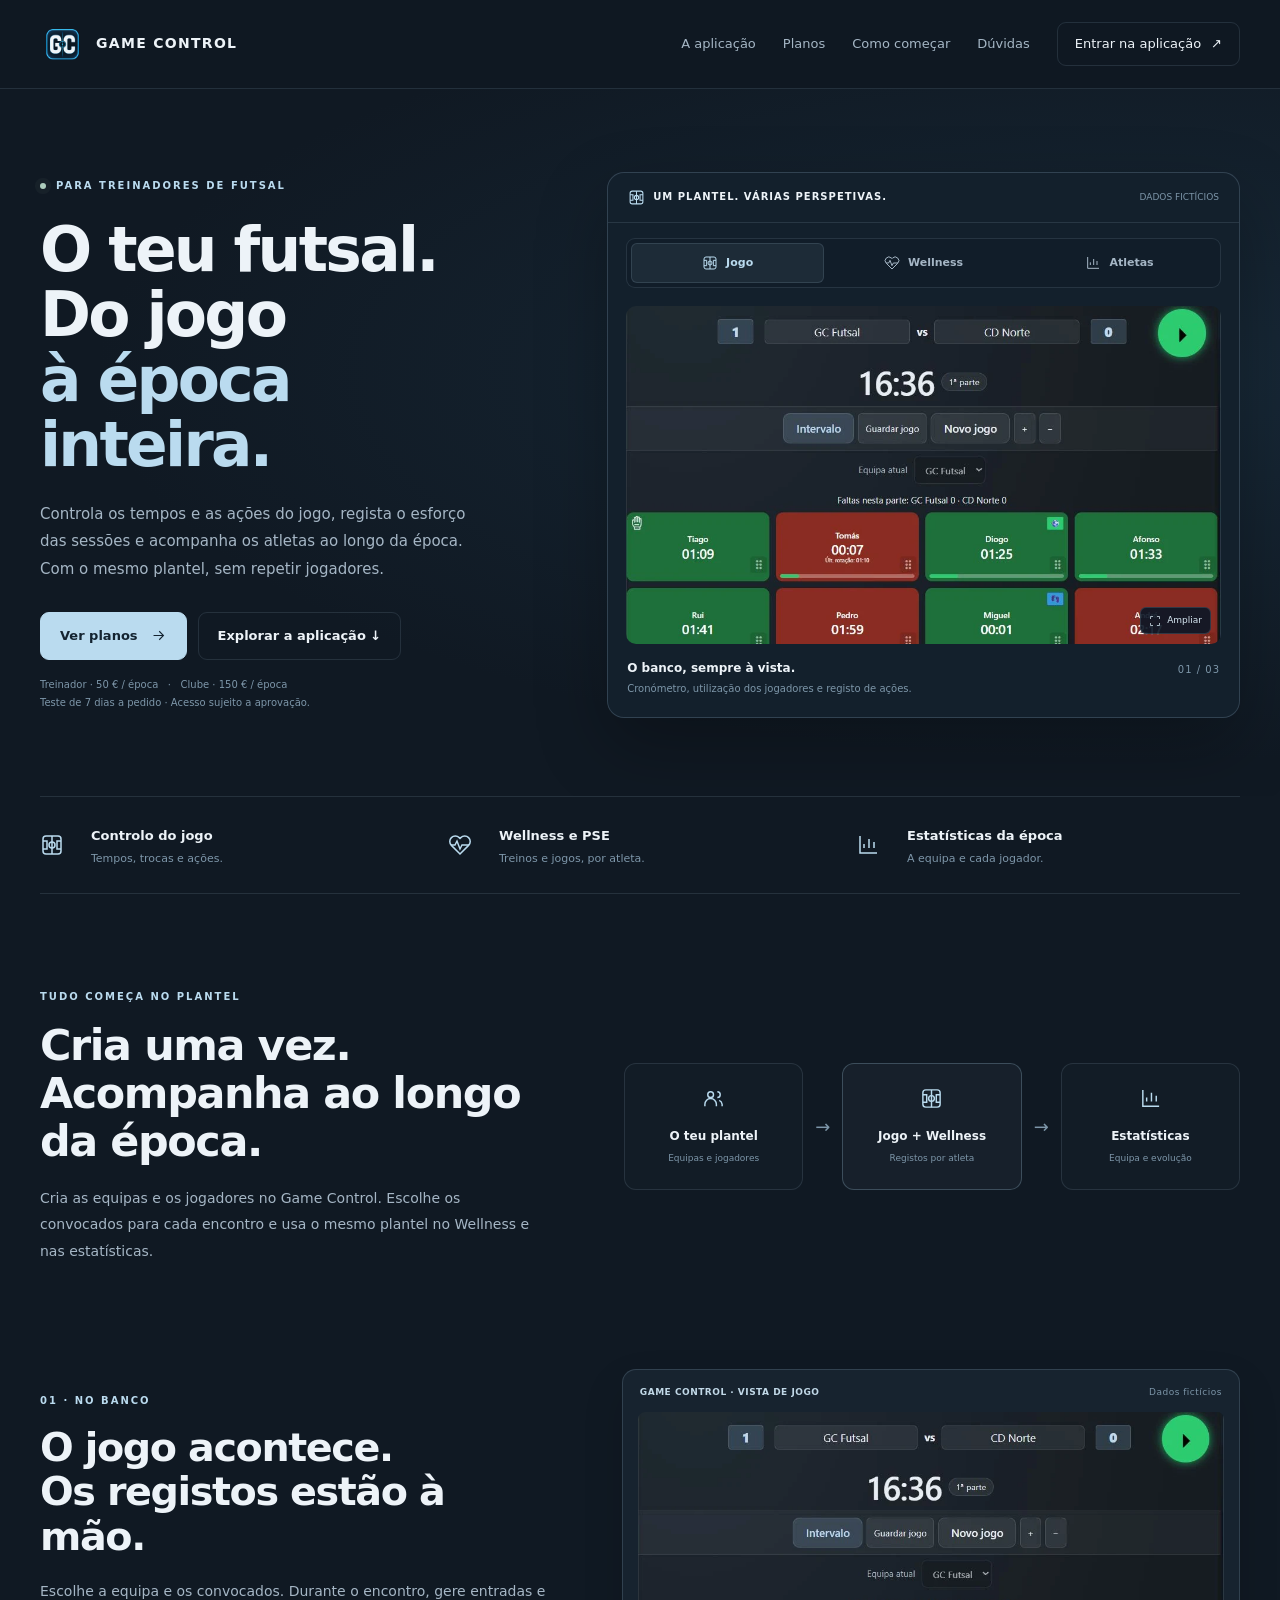
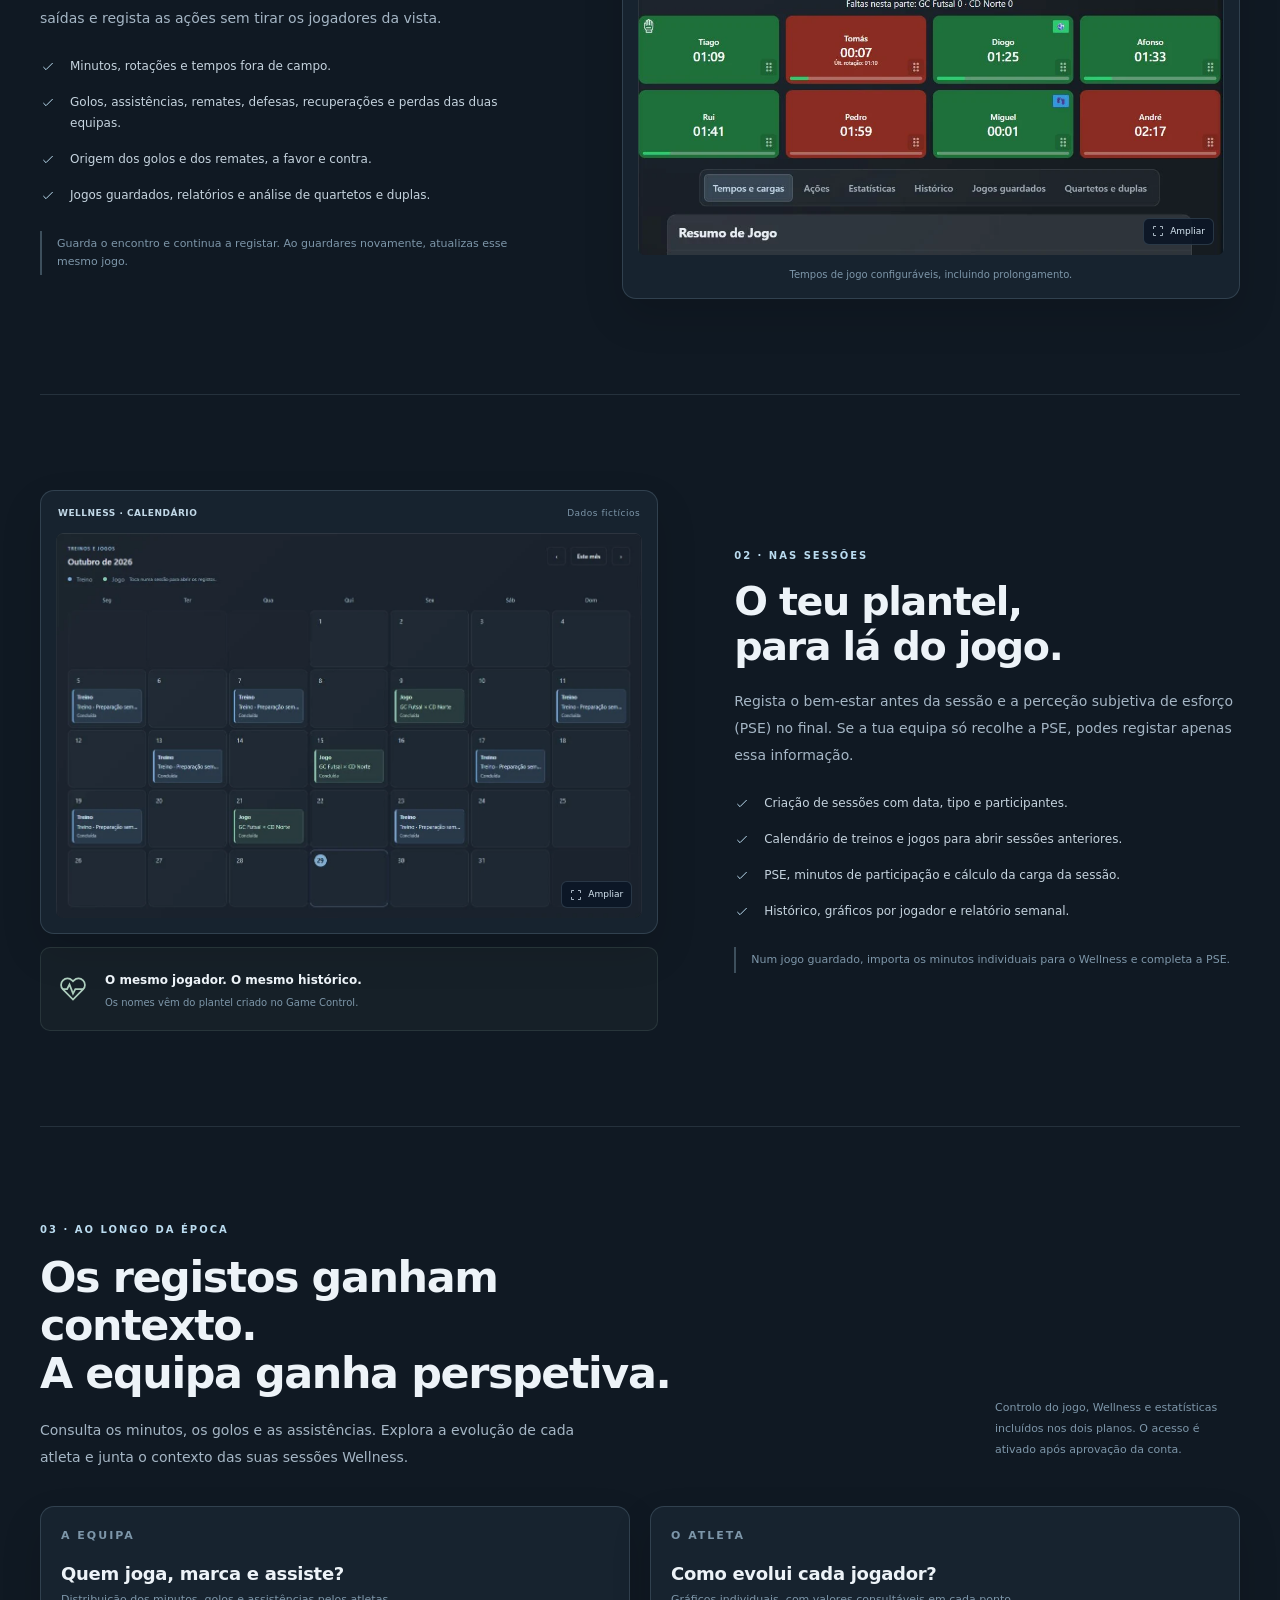
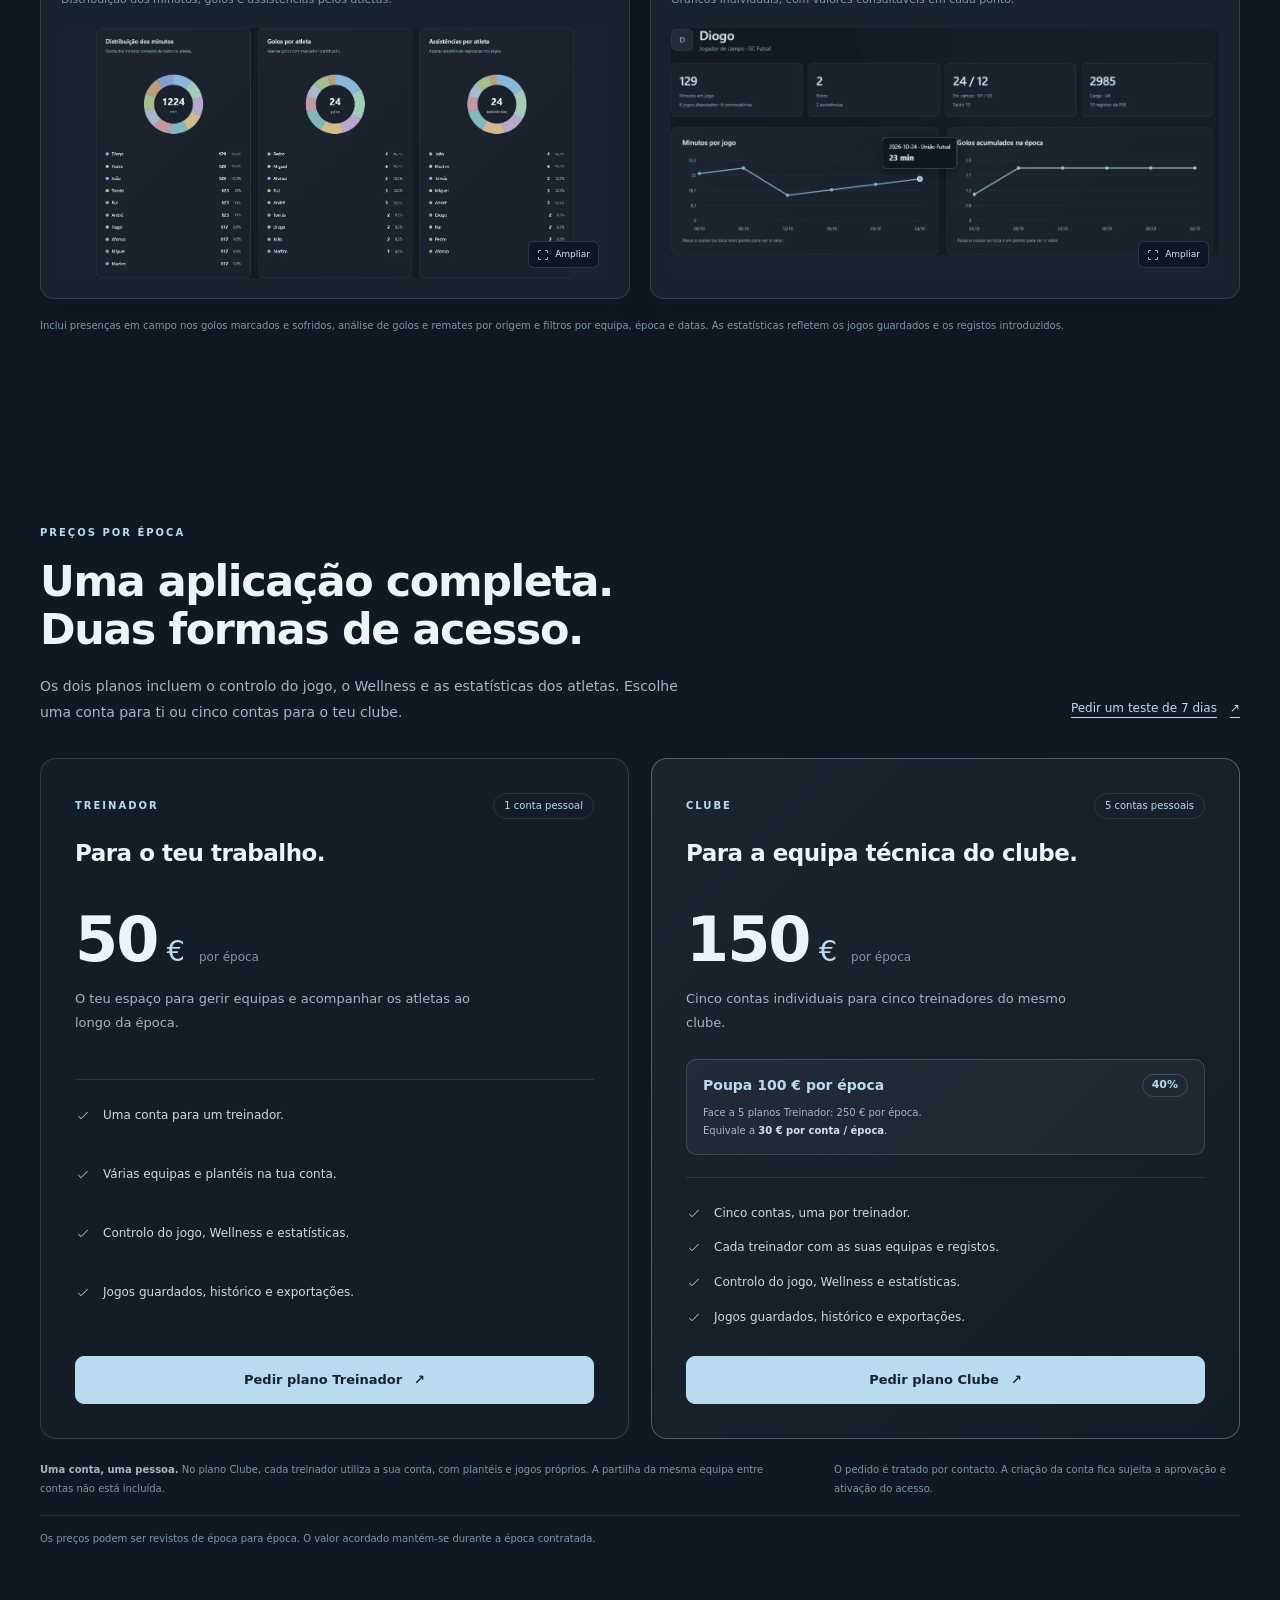
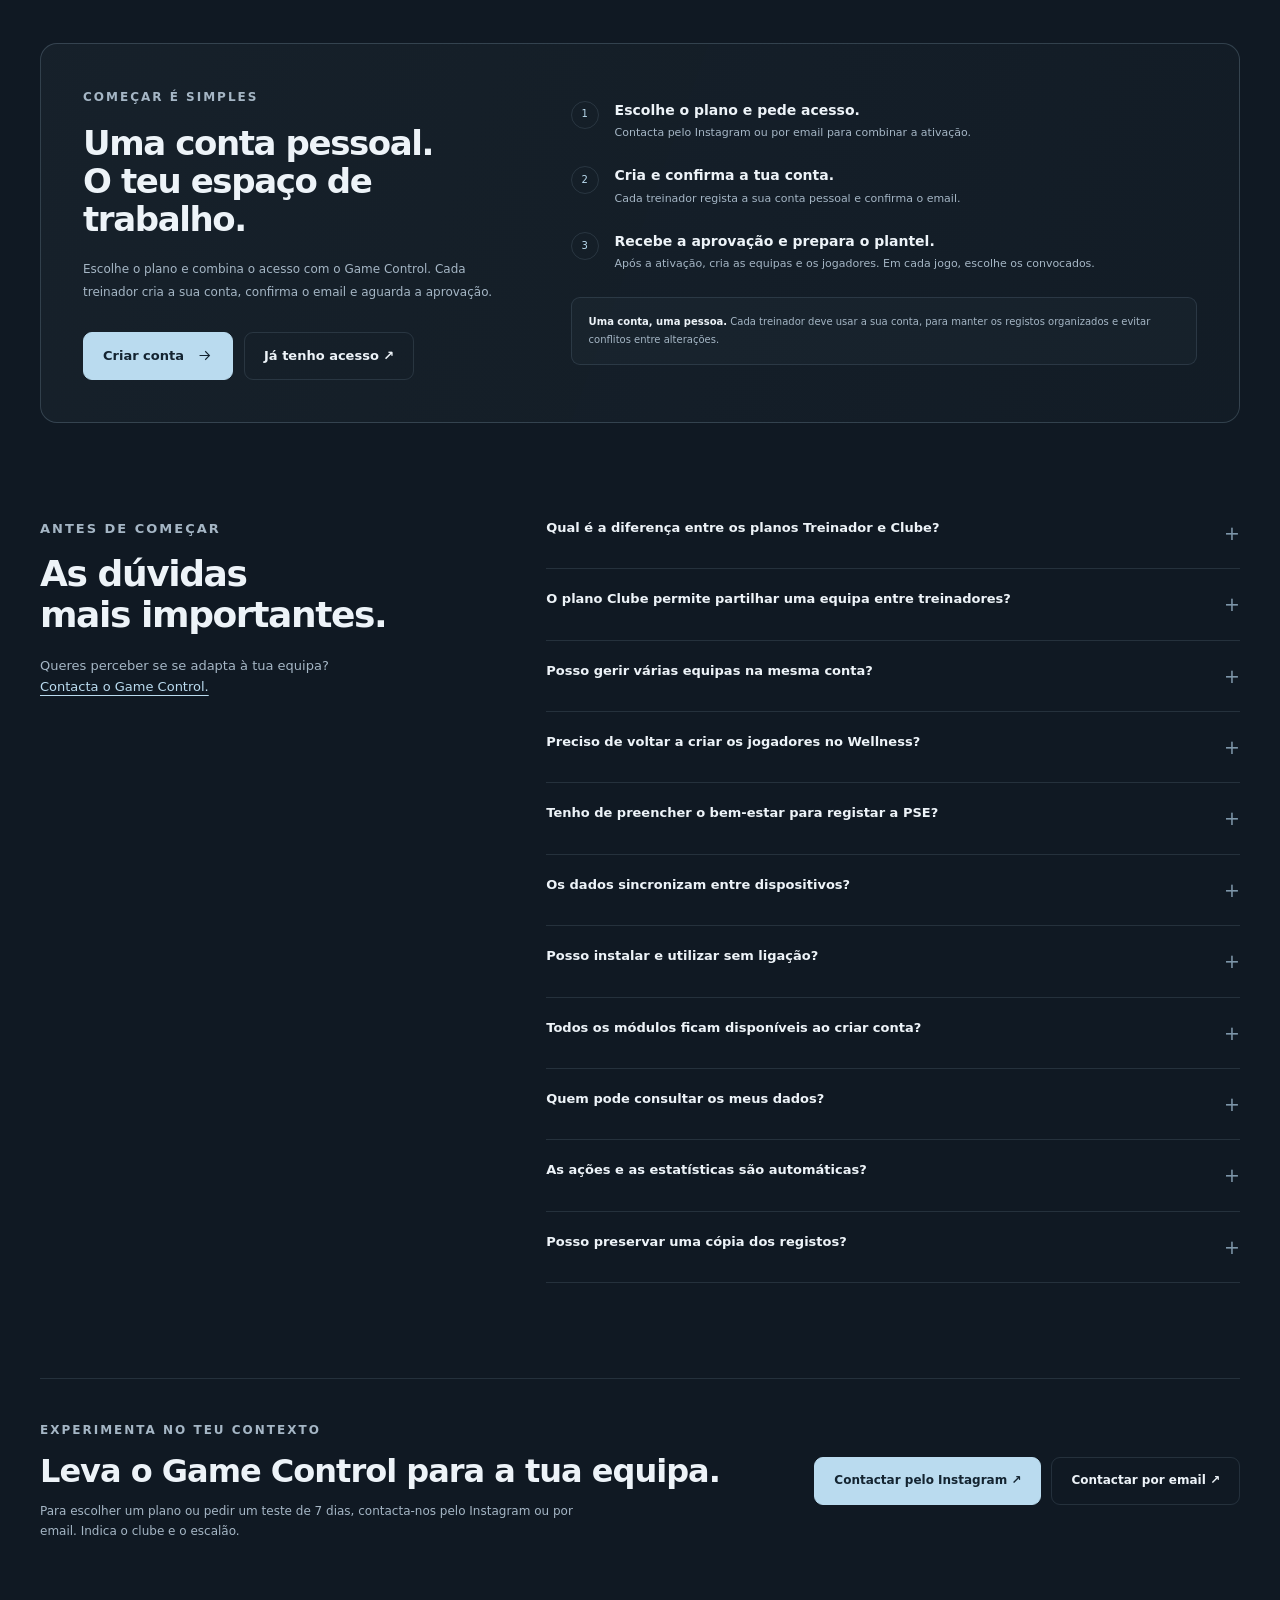
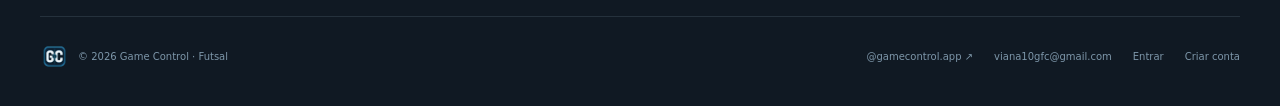
==== commit c200510a: "Add files via upload" ====
--- a/index.html
+++ b/index.html
@@ -13,9 +13,9 @@
   <div class="pricing-heading"><div><p class="eyebrow">Preços por época</p><h2 class="section-title" id="pricing-title">Uma aplicação completa.<br>Duas formas de acesso.</h2><p class="section-lead">Os dois planos incluem o controlo do jogo, o Wellness e as estatísticas dos atletas. Escolhe uma conta para ti ou cinco contas para o teu clube.</p></div><a class="trial-link" href="#contactos">Pedir um teste de 7 dias <span aria-hidden="true">↗</span></a></div>
   <div class="pricing-grid">
     <article class="price-card" aria-labelledby="trainer-title"><div class="price-card-top"><p class="eyebrow">Treinador</p><span class="account-count">1 conta pessoal</span></div><h3 id="trainer-title">Para o teu trabalho.</h3><div class="price"><strong>50<span> €</span></strong><span>por época</span></div><p class="price-description">O teu espaço para gerir equipas e acompanhar os atletas ao longo da época.</p><ul class="price-features"><li><svg fill="none" stroke="currentColor" stroke-width="1.5" aria-hidden="true"><use href="#i-check"/></svg><span>Uma conta para um treinador.</span></li><li><svg fill="none" stroke="currentColor" stroke-width="1.5" aria-hidden="true"><use href="#i-check"/></svg><span>Várias equipas e plantéis na tua conta.</span></li><li><svg fill="none" stroke="currentColor" stroke-width="1.5" aria-hidden="true"><use href="#i-check"/></svg><span>Controlo do jogo, Wellness e estatísticas.</span></li><li><svg fill="none" stroke="currentColor" stroke-width="1.5" aria-hidden="true"><use href="#i-check"/></svg><span>Jogos guardados, histórico e exportações.</span></li></ul><button class="button primary" type="button" data-plan="treinador">Pedir plano Treinador <span aria-hidden="true">↗</span></button></article>
-    <article class="price-card club-card" aria-labelledby="club-title"><div class="price-card-top"><p class="eyebrow">Clube</p><span class="account-count">5 contas pessoais</span></div><h3 id="club-title">Para a equipa técnica do clube.</h3><div class="price"><strong>150<span> €</span></strong><span>por época</span></div><p class="price-description">Cinco contas individuais para cinco treinadores do mesmo clube.</p><ul class="price-features"><li><svg fill="none" stroke="currentColor" stroke-width="1.5" aria-hidden="true"><use href="#i-check"/></svg><span>Cinco contas, uma por treinador.</span></li><li><svg fill="none" stroke="currentColor" stroke-width="1.5" aria-hidden="true"><use href="#i-check"/></svg><span>Cada treinador com as suas equipas e registos.</span></li><li><svg fill="none" stroke="currentColor" stroke-width="1.5" aria-hidden="true"><use href="#i-check"/></svg><span>Controlo do jogo, Wellness e estatísticas.</span></li><li><svg fill="none" stroke="currentColor" stroke-width="1.5" aria-hidden="true"><use href="#i-check"/></svg><span>Jogos guardados, histórico e exportações.</span></li></ul><button class="button primary" type="button" data-plan="clube">Pedir plano Clube <span aria-hidden="true">↗</span></button></article>
+    <article class="price-card club-card" aria-labelledby="club-title"><div class="price-card-top"><p class="eyebrow">Clube</p><span class="account-count">5 contas pessoais</span></div><h3 id="club-title">Para a equipa técnica do clube.</h3><div class="price"><strong>150<span> €</span></strong><span>por época</span></div><p class="price-description">Cinco contas individuais para cinco treinadores do mesmo clube.</p><div class="club-saving"><strong>Poupa 100 € por época <span>40%</span></strong><p>Face a 5 planos Treinador: 250 € por época.<br>Equivale a <b>30 € por conta / época</b>.</p></div><ul class="price-features"><li><svg fill="none" stroke="currentColor" stroke-width="1.5" aria-hidden="true"><use href="#i-check"/></svg><span>Cinco contas, uma por treinador.</span></li><li><svg fill="none" stroke="currentColor" stroke-width="1.5" aria-hidden="true"><use href="#i-check"/></svg><span>Cada treinador com as suas equipas e registos.</span></li><li><svg fill="none" stroke="currentColor" stroke-width="1.5" aria-hidden="true"><use href="#i-check"/></svg><span>Controlo do jogo, Wellness e estatísticas.</span></li><li><svg fill="none" stroke="currentColor" stroke-width="1.5" aria-hidden="true"><use href="#i-check"/></svg><span>Jogos guardados, histórico e exportações.</span></li></ul><button class="button primary" type="button" data-plan="clube">Pedir plano Clube <span aria-hidden="true">↗</span></button></article>
   </div>
-  <div class="pricing-notes"><p><strong>Uma conta, uma pessoa.</strong> No plano Clube, cada treinador utiliza a sua conta, com plantéis e jogos próprios. A partilha da mesma equipa entre contas não está incluída.</p><p>O pedido é tratado por contacto. A criação da conta fica sujeita a aprovação e ativação do acesso.</p></div>
+  <div class="pricing-notes"><p><strong>Uma conta, uma pessoa.</strong> No plano Clube, cada treinador utiliza a sua conta, com plantéis e jogos próprios. A partilha da mesma equipa entre contas não está incluída.</p><p>O pedido é tratado por contacto. A criação da conta fica sujeita a aprovação e ativação do acesso.</p><p class="pricing-price-notice">Os preços podem ser revistos de época para época. O valor acordado mantém-se durante a época contratada.</p></div>
 </section>
 
 <section id="acesso" class="account-band" aria-labelledby="access-title"><div><p class="eyebrow">Começar é simples</p><h2 class="section-title" id="access-title">Uma conta pessoal.<br>O teu espaço de trabalho.</h2><p>Escolhe o plano e combina o acesso com o Game Control. Cada treinador cria a sua conta, confirma o email e aguarda a aprovação.</p><div class="hero-actions"><a class="button primary" href="registar.html">Criar conta <svg fill="none" stroke="currentColor" stroke-width="1.5" aria-hidden="true"><use href="#i-arrow"/></svg></a><a class="button" href="app.html">Já tenho acesso ↗</a></div></div><div><ol class="start-steps"><li><span class="step-number">1</span><div><h3>Escolhe o plano e pede acesso.</h3><p>Contacta pelo Instagram ou por email para combinar a ativação.</p></div></li><li><span class="step-number">2</span><div><h3>Cria e confirma a tua conta.</h3><p>Cada treinador regista a sua conta pessoal e confirma o email.</p></div></li><li><span class="step-number">3</span><div><h3>Recebe a aprovação e prepara o plantel.</h3><p>Após a ativação, cria as equipas e os jogadores. Em cada jogo, escolhe os convocados.</p></div></li></ol><div class="personal-note"><strong>Uma conta, uma pessoa.</strong> Cada treinador deve usar a sua conta, para manter os registos organizados e evitar conflitos entre alterações.</div></div></section>
--- a/gc-site.css
+++ b/gc-site.css
@@ -8,3 +8,5 @@
 @media(max-width:360px){.hero h1{font-size:39px;letter-spacing:-1.6px}}
 .pricing-heading{display:flex;justify-content:space-between;align-items:flex-end;gap:35px;margin-bottom:32px}.pricing-heading .section-lead{max-width:650px}.trial-link{font-size:12px;color:var(--blue);display:inline-flex;gap:13px;align-items:center;padding-bottom:7px;white-space:nowrap;text-decoration:underline;text-underline-offset:5px}.pricing-grid{display:grid;grid-template-columns:repeat(2,minmax(0,1fr));gap:22px}.price-card{padding:34px;border:1px solid #b6d9ef2c;border-radius:16px;background:#badbef05;display:flex;flex-direction:column;min-width:0}.price-card.club-card{background:linear-gradient(135deg,#badbef10,#badbef05);border-color:#b6d9ef55}.price-card-top{display:flex;align-items:center;justify-content:space-between;gap:12px;margin-bottom:20px}.account-count{font-size:10px;padding:4px 10px;border:1px solid var(--line);border-radius:20px;color:var(--blue);white-space:nowrap}.price-card h3{font-size:23px;font-weight:600;letter-spacing:-.5px;line-height:1.3;min-height:60px}.price{display:flex;align-items:baseline;gap:14px;margin:10px 0 16px}.price>strong{font-size:62px;line-height:1;letter-spacing:-2px;font-weight:650;color:#eaf5fb;font-variant-numeric:tabular-nums}.price strong span{font-size:29px;font-weight:400;color:var(--blue);letter-spacing:0}.price>span{font-size:12px;color:var(--soft)}.price-description{font-size:13px;color:var(--muted);line-height:1.85;max-width:400px;min-height:72px}.price-features{list-style:none;padding:25px 0 28px;margin:0;display:grid;gap:13px;border-top:1px solid var(--line);margin-top:20px;flex:1}.price-features li{display:grid;grid-template-columns:17px 1fr;gap:11px;font-size:12px;color:#c9dbe6;line-height:1.8}.price-features svg{width:16px;height:16px;margin-top:3px;color:var(--blue)}.price-card>.button{width:100%;margin-top:auto}.pricing-notes{display:grid;grid-template-columns:1.3fr .7fr;gap:40px;margin-top:21px;font-size:10px;line-height:1.9;color:var(--soft)}.pricing-notes strong{color:var(--muted);font-weight:600}.contact-dialog .contact-plan-note{padding:10px 13px;border:1px solid var(--line);border-radius:8px;font-size:11px;color:var(--blue);margin-top:15px}
 @media(max-width:780px){.pricing-heading{display:block;margin-bottom:25px}.trial-link{margin-top:20px;padding-bottom:0}.pricing-grid{grid-template-columns:1fr;gap:17px}.price-card{padding:25px}.price-card h3{min-height:0;font-size:23px}.price{margin-top:22px}.price-description{min-height:0}.pricing-notes{grid-template-columns:1fr;gap:10px;margin-top:18px}.price-features{padding:22px 0}.price>strong{font-size:58px}}
+.club-saving{background:#badbef0d;border:1px solid #badbef30;border-radius:10px;padding:14px 16px;margin:0 0 2px}.club-saving>strong{display:flex;align-items:center;justify-content:space-between;gap:10px;color:var(--blue);font-size:14px;font-weight:650;line-height:1.5}.club-saving strong span{font-size:11px;border:1px solid #badbef35;border-radius:20px;padding:2px 9px;white-space:nowrap}.club-saving p{font-size:10px;color:var(--muted);line-height:1.8;margin-top:7px}.club-saving b{font-weight:600;color:#cfe4f0}@media(max-width:430px){.club-saving{padding:12px}.club-saving>strong{font-size:12px}}
+.pricing-price-notice{grid-column:1/-1;border-top:1px solid var(--line);padding-top:13px;margin-top:-23px}@media(max-width:780px){.pricing-price-notice{margin-top:2px}}
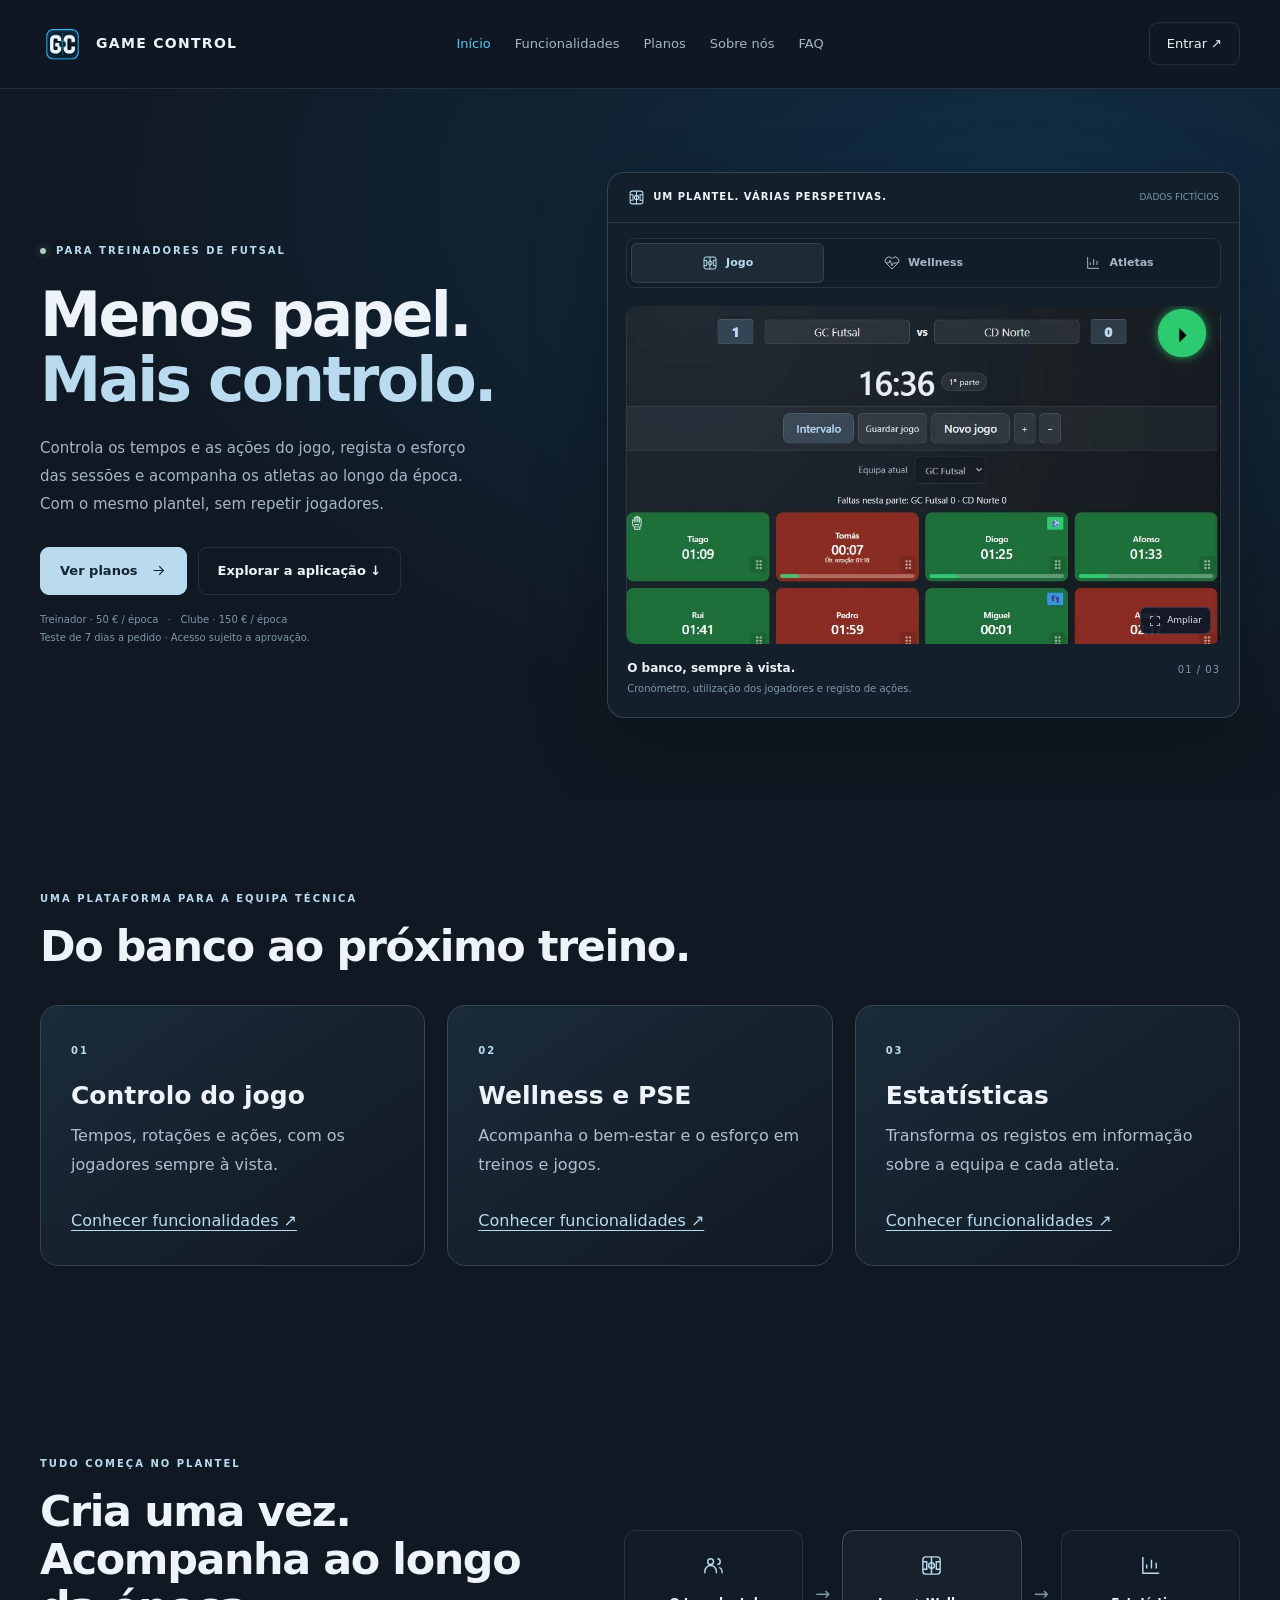
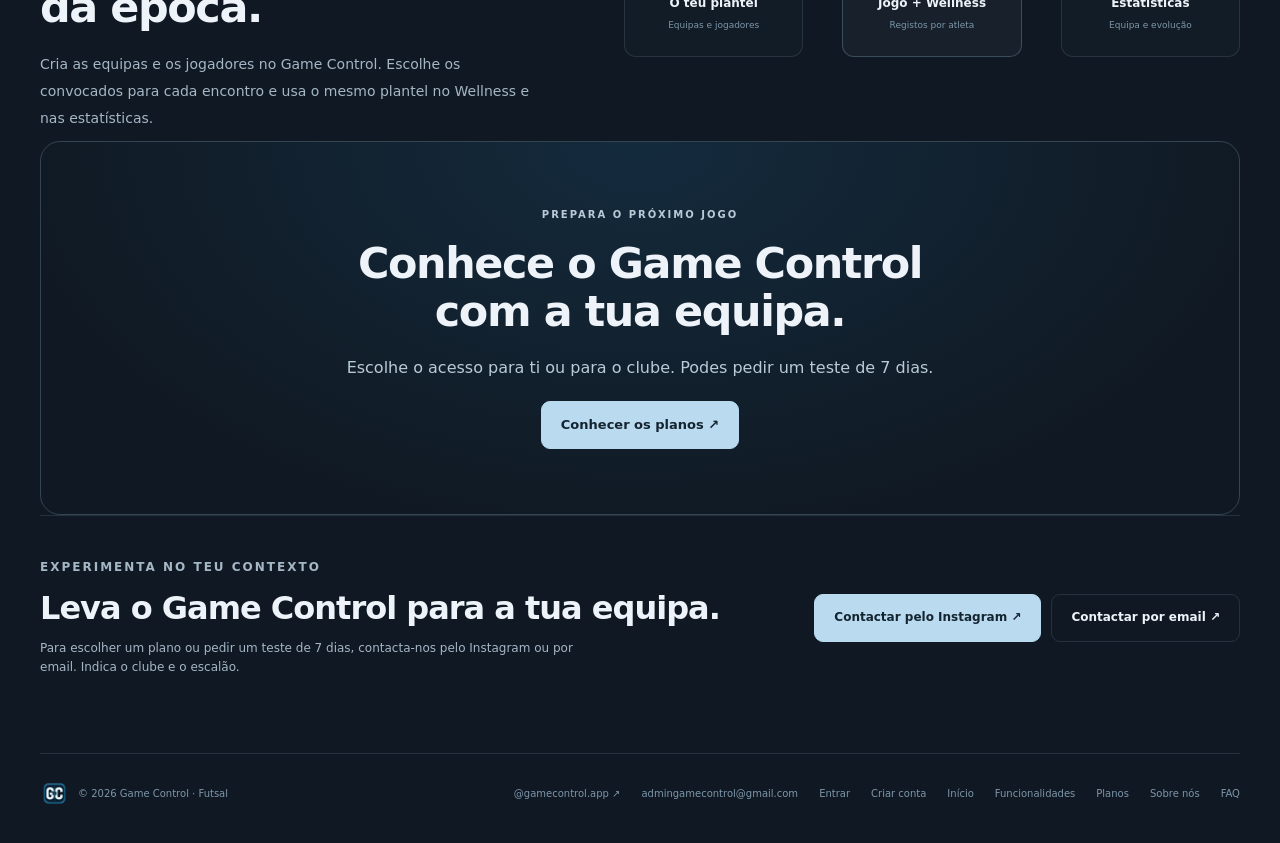
==== commit 3a4ee477: "Separate public site into Home, Features, Plans, About and FAQ with centered navigation and subtle m" ====
--- a/index.html
+++ b/index.html
@@ -1,27 +1,10 @@
 <!doctype html>
-<html lang="pt-PT"><head><meta charset="utf-8"><meta name="viewport" content="width=device-width,initial-scale=1"><title>Game Control — Jogo, Wellness e estatísticas de futsal</title><meta name="description" content="Do banco à época inteira: tempos e ações de jogo, Wellness e PSE, estatísticas da equipa e dos atletas. Um plantel partilhado, com acesso por conta."><meta name="theme-color" content="#101923"><meta property="og:type" content="website"><meta property="og:title" content="Game Control · O teu futsal, do jogo à época inteira"><meta property="og:description" content="Controlo do jogo, Wellness e estatísticas dos atletas. Conhece a aplicação e pede acesso."><meta property="og:url" content="https://gpmviana.github.io/gamecontrol/"><meta property="og:image" content="https://gpmviana.github.io/gamecontrol/logo-gc.png"><link rel="icon" type="image/png" href="favicon.png?v=20261029-blue"><link rel="stylesheet" href="gc-site.css"></head>
+<html lang="pt-PT"><head><meta charset="utf-8"><meta name="viewport" content="width=device-width,initial-scale=1"><title>Controlo do jogo, Wellness e estatísticas · Game Control</title><meta name="description" content="Do banco à época inteira: tempos e ações de jogo, Wellness e PSE, estatísticas da equipa e dos atletas. Um plantel partilhado, com acesso por conta."><meta name="theme-color" content="#101923"><meta property="og:type" content="website"><meta property="og:title" content="Game Control · O teu futsal, do jogo à época inteira"><meta property="og:description" content="Controlo do jogo, Wellness e estatísticas dos atletas. Conhece a aplicação e pede acesso."><meta property="og:url" content="https://gpmviana.github.io/gamecontrol/"><meta property="og:image" content="https://gpmviana.github.io/gamecontrol/logo-gc.png"><link rel="icon" type="image/png" href="favicon.png?v=20261029-blue"><link rel="stylesheet" href="gc-site.css"><link rel="stylesheet" href="gc-pages.css"></head>
 <body><svg xmlns="http://www.w3.org/2000/svg" width="0" height="0" style="position:absolute" aria-hidden="true"><defs><symbol id="i-game" viewBox="0 0 24 24"><rect x="3" y="3" width="18" height="18" rx="3"/><path d="M12 3v18M3 8h4v8H3m18-8h-4v8h4"/><circle cx="12" cy="12" r="3"/></symbol><symbol id="i-heart" viewBox="0 0 24 24"><path d="M20.6 4.6a5.5 5.5 0 0 0-7.8 0l-.8.8-.8-.8a5.5 5.5 0 0 0-7.8 7.8L12 21l8.6-8.6a5.5 5.5 0 0 0 0-7.8Z"/><path d="M3 12h4l2-4 3 8 2-4h7"/></symbol><symbol id="i-chart" viewBox="0 0 24 24"><path d="M4 3v17h17M8 15v-4m5 4V6m5 9V9"/></symbol><symbol id="i-people" viewBox="0 0 24 24"><circle cx="9" cy="8" r="3"/><path d="M3 20v-2a6 6 0 0 1 12 0v2M16 5a3 3 0 0 1 0 6m2 3a5 5 0 0 1 3 4v2"/></symbol><symbol id="i-arrow" viewBox="0 0 24 24"><path d="M5 12h14m-6-6 6 6-6 6"/></symbol><symbol id="i-check" viewBox="0 0 24 24"><path d="m5 12 4 4L19 6"/></symbol><symbol id="i-expand" viewBox="0 0 24 24"><path d="M8 3H3v5m13-5h5v5M3 16v5h5m13-5v5h-5"/></symbol></defs></svg><a class="skip" href="#conteudo">Saltar para o conteúdo</a>
-<div class="nav-shell"><header class="nav wrap"><a class="brand" href="#inicio" aria-label="Game Control, início"><img src="logo-gc.png?v=20261029-blue" width="45" height="45" alt="">GAME CONTROL</a><button class="menu-toggle" type="button" aria-expanded="false" aria-controls="main-nav" aria-label="Abrir menu"><svg width="20" height="20" viewBox="0 0 24 24" fill="none" stroke="currentColor" stroke-width="1.5" aria-hidden="true"><path d="M4 6h16M4 12h16M4 18h16"/></svg></button><nav class="nav-links" id="main-nav" aria-label="Navegação principal"><a href="#plataforma">A aplicação</a><a href="#planos">Planos</a><a href="#acesso">Como começar</a><a href="#perguntas">Dúvidas</a><a class="nav-enter" href="app.html">Entrar na aplicação <span aria-hidden="true">↗</span></a></nav></header></div>
-<main id="conteudo"><div class="hero-shell" id="inicio"><section class="hero wrap" aria-labelledby="hero-title"><div><p class="eyebrow with-dot">Para treinadores de futsal</p><h1 id="hero-title">O teu futsal.<br>Do jogo<br><span>à época inteira.</span></h1><p class="hero-lead">Controla os tempos e as ações do jogo, regista o esforço das sessões e acompanha os atletas ao longo da época. Com o mesmo plantel, sem repetir jogadores.</p><div class="hero-actions"><a class="button primary" href="#planos">Ver planos <svg fill="none" stroke="currentColor" stroke-width="1.5" aria-hidden="true"><use href="#i-arrow"/></svg></a><a class="button" href="#plataforma">Explorar a aplicação ↓</a></div><p class="access-note">Treinador · 50 € / época &nbsp; · &nbsp; Clube · 150 € / época<br>Teste de 7 dias a pedido · Acesso sujeito a aprovação.</p></div>
+<div class="nav-shell"><header class="nav wrap"><a class="brand" href="index.html" aria-label="Game Control, início"><img src="logo-gc.png?v=20261029-blue" width="45" height="45" alt="">GAME CONTROL</a><button class="menu-toggle" type="button" aria-expanded="false" aria-controls="main-nav" aria-label="Abrir menu"><svg width="20" height="20" viewBox="0 0 24 24" fill="none" stroke="currentColor" stroke-width="1.5" aria-hidden="true"><path d="M4 6h16M4 12h16M4 18h16"/></svg></button><nav class="nav-links" id="main-nav" aria-label="Navegação principal"><a href="index.html" aria-current="page">Início</a><a href="funcionalidades.html" >Funcionalidades</a><a href="planos.html" >Planos</a><a href="sobre.html" >Sobre nós</a><a href="faq.html" >FAQ</a><a class="nav-enter" href="app.html">Entrar ↗</a></nav></header></div>
+<main id="conteudo"><div class="hero-shell" id="inicio"><section class="hero wrap" aria-labelledby="hero-title"><div><p class="eyebrow with-dot">Para treinadores de futsal</p><h1 id="hero-title">Menos papel.<br><span>Mais controlo.</span></h1><p class="hero-lead">Controla os tempos e as ações do jogo, regista o esforço das sessões e acompanha os atletas ao longo da época. Com o mesmo plantel, sem repetir jogadores.</p><div class="hero-actions"><a class="button primary" href="planos.html">Ver planos <svg fill="none" stroke="currentColor" stroke-width="1.5" aria-hidden="true"><use href="#i-arrow"/></svg></a><a class="button" href="funcionalidades.html">Explorar a aplicação ↓</a></div><p class="access-note">Treinador · 50 € / época &nbsp; · &nbsp; Clube · 150 € / época<br>Teste de 7 dias a pedido · Acesso sujeito a aprovação.</p></div>
 <div class="product-preview"><div class="preview-top"><span class="preview-wordmark"><svg fill="none" stroke="currentColor" stroke-width="1.5" aria-hidden="true"><use href="#i-game"/></svg>UM PLANTEL. VÁRIAS PERSPETIVAS.</span><span class="example-tag">DADOS FICTÍCIOS</span></div><div class="module-tabs" role="tablist" aria-label="Explorar os módulos"><button id="preview-tab-game" role="tab" aria-selected="true" aria-controls="preview-game"  data-preview="game"><svg fill="none" stroke="currentColor" stroke-width="1.5" aria-hidden="true"><use href="#i-game"/></svg>Jogo</button><button id="preview-tab-wellness" role="tab" aria-selected="false" aria-controls="preview-wellness" tabindex="-1" data-preview="wellness"><svg fill="none" stroke="currentColor" stroke-width="1.5" aria-hidden="true"><use href="#i-heart"/></svg>Wellness</button><button id="preview-tab-stats" role="tab" aria-selected="false" aria-controls="preview-stats" tabindex="-1" data-preview="stats"><svg fill="none" stroke="currentColor" stroke-width="1.5" aria-hidden="true"><use href="#i-chart"/></svg>Atletas</button></div><div id="preview-game" class="preview-body" role="tabpanel" aria-labelledby="preview-tab-game" ><button type="button" class="preview-image-button"  data-image="gc-site-jogo.webp" data-image-title="Controlo do jogo" aria-label="Ampliar: Controlo do jogo"><img src="gc-site-jogo.webp" width="1000" height="755"  alt="Vista do jogo com resultado, cronómetro e jogadores em campo e no banco"><span class="image-expand"><svg fill="none" stroke="currentColor" stroke-width="1.5" aria-hidden="true"><use href="#i-expand"/></svg>Ampliar</span></button><div class="preview-caption"><div><strong>O banco, sempre à vista.</strong><p>Cronómetro, utilização dos jogadores e registo de ações.</p></div><span class="preview-index">01 / 03</span></div></div><div id="preview-wellness" class="preview-body" role="tabpanel" aria-labelledby="preview-tab-wellness" hidden><button type="button" class="preview-image-button"  data-image="gc-site-wellness.webp" data-image-title="Wellness · bem-estar e PSE" aria-label="Ampliar: Wellness · bem-estar e PSE"><img src="gc-site-wellness.webp" width="1000" height="780"  alt="Formulário de bem-estar com cinco perguntas e respostas de 1 a 5"><span class="image-expand"><svg fill="none" stroke="currentColor" stroke-width="1.5" aria-hidden="true"><use href="#i-expand"/></svg>Ampliar</span></button><div class="preview-caption"><div><strong>Antes e depois da sessão.</strong><p>Bem-estar, PSE e carga, ligados aos jogadores do plantel.</p></div><span class="preview-index">02 / 03</span></div></div><div id="preview-stats" class="preview-body" role="tabpanel" aria-labelledby="preview-tab-stats" hidden><button type="button" class="preview-image-button" data-kind="stats" data-image="gc-site-estatisticas.webp" data-image-title="Estatísticas dos atletas" aria-label="Ampliar: Estatísticas dos atletas"><img src="gc-site-estatisticas.webp" width="1197" height="627"  alt="Gráficos circulares da distribuição dos minutos, golos e assistências pelos atletas"><span class="image-expand"><svg fill="none" stroke="currentColor" stroke-width="1.5" aria-hidden="true"><use href="#i-expand"/></svg>Ampliar</span></button><div class="preview-caption"><div><strong>Uma época de registos, com contexto.</strong><p>Minutos, golos, assistências e evolução individual.</p></div><span class="preview-index">03 / 03</span></div></div></div></section></div>
-<div class="wrap"><nav class="overview" aria-label="Conhecer as áreas da aplicação"><a href="#jogo"><svg fill="none" stroke="currentColor" stroke-width="1.5" aria-hidden="true"><use href="#i-game"/></svg><div><strong>Controlo do jogo</strong> <span>Tempos, trocas e ações.</span></div></a><a href="#wellness"><svg fill="none" stroke="currentColor" stroke-width="1.5" aria-hidden="true"><use href="#i-heart"/></svg><div><strong>Wellness e PSE</strong> <span>Treinos e jogos, por atleta.</span></div></a><a href="#estatisticas"><svg fill="none" stroke="currentColor" stroke-width="1.5" aria-hidden="true"><use href="#i-chart"/></svg><div><strong>Estatísticas da época</strong> <span>A equipa e cada jogador.</span></div></a></nav>
-<section class="section flow-section" id="plataforma"><div class="flow-layout"><div><p class="eyebrow">Tudo começa no plantel</p><h2 class="section-title">Cria uma vez.<br>Acompanha ao longo da época.</h2><p class="section-lead">Cria as equipas e os jogadores no Game Control. Escolhe os convocados para cada encontro e usa o mesmo plantel no Wellness e nas estatísticas.</p></div><div class="flow-diagram" aria-label="O plantel é partilhado pelo jogo e pelo Wellness, que fornecem registos às estatísticas"><div class="flow-node"><svg fill="none" stroke="currentColor" stroke-width="1.5" aria-hidden="true"><use href="#i-people"/></svg><div><strong>O teu plantel</strong><span>Equipas e jogadores</span></div></div><span class="flow-arrow" aria-hidden="true">→</span><div class="flow-node stack"><svg fill="none" stroke="currentColor" stroke-width="1.5" aria-hidden="true"><use href="#i-game"/></svg><div><strong>Jogo + Wellness</strong><span>Registos por atleta</span></div></div><span class="flow-arrow" aria-hidden="true">→</span><div class="flow-node"><svg fill="none" stroke="currentColor" stroke-width="1.5" aria-hidden="true"><use href="#i-chart"/></svg><div><strong>Estatísticas</strong><span>Equipa e evolução</span></div></div></div></div></section>
-<section class="section chapter" id="jogo"><div class="chapter-copy"><p class="eyebrow">01 · No banco</p><h2 class="section-title">O jogo acontece.<br>Os registos estão à mão.</h2><p class="section-lead">Escolhe a equipa e os convocados. Durante o encontro, gere entradas e saídas e regista as ações sem tirar os jogadores da vista.</p><ul class="feature-list"><li><svg fill="none" stroke="currentColor" stroke-width="1.5" aria-hidden="true"><use href="#i-check"/></svg><span>Minutos, rotações e tempos fora de campo.</span></li><li><svg fill="none" stroke="currentColor" stroke-width="1.5" aria-hidden="true"><use href="#i-check"/></svg><span>Golos, assistências, remates, defesas, recuperações e perdas das duas equipas.</span></li><li><svg fill="none" stroke="currentColor" stroke-width="1.5" aria-hidden="true"><use href="#i-check"/></svg><span>Origem dos golos e dos remates, a favor e contra.</span></li><li><svg fill="none" stroke="currentColor" stroke-width="1.5" aria-hidden="true"><use href="#i-check"/></svg><span>Jogos guardados, relatórios e análise de quartetos e duplas.</span></li></ul><p class="chapter-note">Guarda o encontro e continua a registar. Ao guardares novamente, atualizas esse mesmo jogo.</p></div><div class="chapter-visual"><div class="visual-frame"><div class="visual-label"><span>GAME CONTROL · VISTA DE JOGO</span><span>Dados fictícios</span></div><button type="button" class="preview-image-button"  data-image="gc-site-jogo.webp" data-image-title="Controlo do jogo" aria-label="Ampliar: Controlo do jogo"><img src="gc-site-jogo.webp" width="1000" height="755" loading="lazy" alt="Resultado e tempos dos jogadores no controlo do jogo"><span class="image-expand"><svg fill="none" stroke="currentColor" stroke-width="1.5" aria-hidden="true"><use href="#i-expand"/></svg>Ampliar</span></button><p class="visual-caption">Tempos de jogo configuráveis, incluindo prolongamento.</p></div></div></section>
-<section class="section chapter reverse" id="wellness"><div class="chapter-copy"><p class="eyebrow">02 · Nas sessões</p><h2 class="section-title">O teu plantel,<br>para lá do jogo.</h2><p class="section-lead">Regista o bem-estar antes da sessão e a perceção subjetiva de esforço (PSE) no final. Se a tua equipa só recolhe a PSE, podes registar apenas essa informação.</p><ul class="feature-list"><li><svg fill="none" stroke="currentColor" stroke-width="1.5" aria-hidden="true"><use href="#i-check"/></svg><span>Criação de sessões com data, tipo e participantes.</span></li><li><svg fill="none" stroke="currentColor" stroke-width="1.5" aria-hidden="true"><use href="#i-check"/></svg><span>Calendário de treinos e jogos para abrir sessões anteriores.</span></li><li><svg fill="none" stroke="currentColor" stroke-width="1.5" aria-hidden="true"><use href="#i-check"/></svg><span>PSE, minutos de participação e cálculo da carga da sessão.</span></li><li><svg fill="none" stroke="currentColor" stroke-width="1.5" aria-hidden="true"><use href="#i-check"/></svg><span>Histórico, gráficos por jogador e relatório semanal.</span></li></ul><p class="chapter-note">Num jogo guardado, importa os minutos individuais para o Wellness e completa a PSE.</p></div><div class="chapter-visual"><div class="visual-frame"><div class="visual-label"><span>WELLNESS · CALENDÁRIO</span><span>Dados fictícios</span></div><button type="button" class="preview-image-button"  data-image="gc-site-calendario.webp" data-image-title="Wellness · calendário de sessões" aria-label="Ampliar: Wellness · calendário de sessões"><img src="gc-site-calendario.webp" width="1197" height="786" loading="lazy" alt="Calendário mensal com treinos e jogos registados"><span class="image-expand"><svg fill="none" stroke="currentColor" stroke-width="1.5" aria-hidden="true"><use href="#i-expand"/></svg>Ampliar</span></button></div><div class="wellness-mini"><svg fill="none" stroke="currentColor" stroke-width="1.5" aria-hidden="true"><use href="#i-heart"/></svg><div><strong>O mesmo jogador. O mesmo histórico.</strong><p>Os nomes vêm do plantel criado no Game Control.</p></div></div></div></section>
-<section class="section" id="estatisticas"><div class="stats-heading"><div class="section-heading"><p class="eyebrow">03 · Ao longo da época</p><h2 class="section-title">Os registos ganham contexto.<br>A equipa ganha perspetiva.</h2><p class="section-lead">Consulta os minutos, os golos e as assistências. Explora a evolução de cada atleta e junta o contexto das suas sessões Wellness.</p></div><p class="permission-note">Controlo do jogo, Wellness e estatísticas incluídos nos dois planos. O acesso é ativado após aprovação da conta.</p></div><div class="stats-visuals"><article class="visual-frame"><p class="eyebrow">A equipa</p><h3>Quem joga, marca e assiste?</h3><p>Distribuição dos minutos, golos e assistências pelos atletas.</p><button type="button" class="preview-image-button"  data-image="gc-site-estatisticas.webp" data-image-title="Estatísticas · distribuição pela equipa" aria-label="Ampliar: Estatísticas · distribuição pela equipa"><img src="gc-site-estatisticas.webp" width="1197" height="627" loading="lazy" alt="Gráficos circulares de minutos, golos e assistências por jogador"><span class="image-expand"><svg fill="none" stroke="currentColor" stroke-width="1.5" aria-hidden="true"><use href="#i-expand"/></svg>Ampliar</span></button></article><article class="visual-frame"><p class="eyebrow">O atleta</p><h3>Como evolui cada jogador?</h3><p>Gráficos individuais, com valores consultáveis em cada ponto.</p><button type="button" class="preview-image-button"  data-image="gc-site-evolucao.webp" data-image-title="Estatísticas · evolução individual" aria-label="Ampliar: Estatísticas · evolução individual"><img src="gc-site-evolucao.webp" width="1197" height="496" loading="lazy" alt="Ficha individual com minutos, golos, assistências e gráficos ao longo dos jogos"><span class="image-expand"><svg fill="none" stroke="currentColor" stroke-width="1.5" aria-hidden="true"><use href="#i-expand"/></svg>Ampliar</span></button></article></div><p class="stats-foot">Inclui presenças em campo nos golos marcados e sofridos, análise de golos e remates por origem e filtros por equipa, época e datas. As estatísticas refletem os jogos guardados e os registos introduzidos.</p></section>
-<section class="section pricing-section" id="planos" aria-labelledby="pricing-title">
-  <div class="pricing-heading"><div><p class="eyebrow">Preços por época</p><h2 class="section-title" id="pricing-title">Uma aplicação completa.<br>Duas formas de acesso.</h2><p class="section-lead">Os dois planos incluem o controlo do jogo, o Wellness e as estatísticas dos atletas. Escolhe uma conta para ti ou cinco contas para o teu clube.</p></div><a class="trial-link" href="#contactos">Pedir um teste de 7 dias <span aria-hidden="true">↗</span></a></div>
-  <div class="pricing-grid">
-    <article class="price-card" aria-labelledby="trainer-title"><div class="price-card-top"><p class="eyebrow">Treinador</p><span class="account-count">1 conta pessoal</span></div><h3 id="trainer-title">Para o teu trabalho.</h3><div class="price"><strong>50<span> €</span></strong><span>por época</span></div><p class="price-description">O teu espaço para gerir equipas e acompanhar os atletas ao longo da época.</p><ul class="price-features"><li><svg fill="none" stroke="currentColor" stroke-width="1.5" aria-hidden="true"><use href="#i-check"/></svg><span>Uma conta para um treinador.</span></li><li><svg fill="none" stroke="currentColor" stroke-width="1.5" aria-hidden="true"><use href="#i-check"/></svg><span>Várias equipas e plantéis na tua conta.</span></li><li><svg fill="none" stroke="currentColor" stroke-width="1.5" aria-hidden="true"><use href="#i-check"/></svg><span>Controlo do jogo, Wellness e estatísticas.</span></li><li><svg fill="none" stroke="currentColor" stroke-width="1.5" aria-hidden="true"><use href="#i-check"/></svg><span>Jogos guardados, histórico e exportações.</span></li></ul><button class="button primary" type="button" data-plan="treinador">Pedir plano Treinador <span aria-hidden="true">↗</span></button></article>
-    <article class="price-card club-card" aria-labelledby="club-title"><div class="price-card-top"><p class="eyebrow">Clube</p><span class="account-count">5 contas pessoais</span></div><h3 id="club-title">Para a equipa técnica do clube.</h3><div class="price"><strong>150<span> €</span></strong><span>por época</span></div><p class="price-description">Cinco contas individuais para cinco treinadores do mesmo clube.</p><div class="club-saving"><strong>Poupa 100 € por época <span>40%</span></strong><p>Face a 5 planos Treinador: 250 € por época.<br>Equivale a <b>30 € por conta / época</b>.</p></div><ul class="price-features"><li><svg fill="none" stroke="currentColor" stroke-width="1.5" aria-hidden="true"><use href="#i-check"/></svg><span>Cinco contas, uma por treinador.</span></li><li><svg fill="none" stroke="currentColor" stroke-width="1.5" aria-hidden="true"><use href="#i-check"/></svg><span>Cada treinador com as suas equipas e registos.</span></li><li><svg fill="none" stroke="currentColor" stroke-width="1.5" aria-hidden="true"><use href="#i-check"/></svg><span>Controlo do jogo, Wellness e estatísticas.</span></li><li><svg fill="none" stroke="currentColor" stroke-width="1.5" aria-hidden="true"><use href="#i-check"/></svg><span>Jogos guardados, histórico e exportações.</span></li></ul><button class="button primary" type="button" data-plan="clube">Pedir plano Clube <span aria-hidden="true">↗</span></button></article>
-  </div>
-  <div class="pricing-notes"><p><strong>Uma conta, uma pessoa.</strong> No plano Clube, cada treinador utiliza a sua conta, com plantéis e jogos próprios. A partilha da mesma equipa entre contas não está incluída.</p><p>O pedido é tratado por contacto. A criação da conta fica sujeita a aprovação e ativação do acesso.</p><p class="pricing-price-notice">Os preços podem ser revistos de época para época. O valor acordado mantém-se durante a época contratada.</p></div>
-</section>
-
-<section id="acesso" class="account-band" aria-labelledby="access-title"><div><p class="eyebrow">Começar é simples</p><h2 class="section-title" id="access-title">Uma conta pessoal.<br>O teu espaço de trabalho.</h2><p>Escolhe o plano e combina o acesso com o Game Control. Cada treinador cria a sua conta, confirma o email e aguarda a aprovação.</p><div class="hero-actions"><a class="button primary" href="registar.html">Criar conta <svg fill="none" stroke="currentColor" stroke-width="1.5" aria-hidden="true"><use href="#i-arrow"/></svg></a><a class="button" href="app.html">Já tenho acesso ↗</a></div></div><div><ol class="start-steps"><li><span class="step-number">1</span><div><h3>Escolhe o plano e pede acesso.</h3><p>Contacta pelo Instagram ou por email para combinar a ativação.</p></div></li><li><span class="step-number">2</span><div><h3>Cria e confirma a tua conta.</h3><p>Cada treinador regista a sua conta pessoal e confirma o email.</p></div></li><li><span class="step-number">3</span><div><h3>Recebe a aprovação e prepara o plantel.</h3><p>Após a ativação, cria as equipas e os jogadores. Em cada jogo, escolhe os convocados.</p></div></li></ol><div class="personal-note"><strong>Uma conta, uma pessoa.</strong> Cada treinador deve usar a sua conta, para manter os registos organizados e evitar conflitos entre alterações.</div></div></section>
-<section class="section faq-grid" id="perguntas"><div class="faq-intro"><p class="eyebrow">Antes de começar</p><h2 class="section-title">As dúvidas<br>mais importantes.</h2><p>Queres perceber se se adapta à tua equipa?<br><a class="text-link" href="#contactos">Contacta o Game Control.</a></p></div><div><details><summary>Qual é a diferença entre os planos Treinador e Clube?</summary><p>O plano Treinador custa 50 € por época e inclui uma conta pessoal. O plano Clube custa 150 € por época e inclui cinco contas pessoais, uma por treinador. Ambos incluem o controlo do jogo, o Wellness e as estatísticas dos atletas.</p></details><details><summary>O plano Clube permite partilhar uma equipa entre treinadores?</summary><p>O plano Clube inclui cinco contas individuais. Cada treinador tem os seus plantéis, jogos e registos associados à sua conta. A edição da mesma equipa por várias contas não está incluída.</p></details><details><summary>Posso gerir várias equipas na mesma conta?</summary><p>Sim. Cada equipa tem o seu plantel, convocados e jogos guardados. Podes alternar entre equipas sem teres de alterar os jogadores ou fazer reset a cada utilização.</p></details><details><summary>Preciso de voltar a criar os jogadores no Wellness?</summary><p>Não. O plantel é criado e gerido no Game Control. O Wellness e as estatísticas usam esses jogadores para ligar os registos a cada atleta.</p></details><details><summary>Tenho de preencher o bem-estar para registar a PSE?</summary><p>Não. Podes registar apenas a PSE no final do treino ou jogo. Se também recolheres o bem-estar antes da sessão, essa informação aparece no histórico e nos gráficos. Uma resposta em falta não é tratada como zero.</p></details><details><summary>Os dados sincronizam entre dispositivos?</summary><p>Sim, com ligação à internet e na mesma conta. No controlo do jogo, algumas alterações recebidas podem aguardar que pauses o cronómetro e concluas a ação ou janela aberta. Confirma a indicação de sincronização antes de mudares de dispositivo. No Wellness e nas estatísticas, usa «Atualizar dados» para obter os registos mais recentes de outro dispositivo. Evita editar o mesmo jogo em dois dispositivos ao mesmo tempo.</p></details><details><summary>Posso instalar e utilizar sem ligação?</summary><p>Podes adicionar a aplicação ao ecrã principal do telemóvel ou tablet. O controlo do jogo pode usar os dados locais quando a aplicação e a sessão já estão preparadas; o acesso sem ligação é temporário. Antes de um jogo, abre a aplicação com internet e confirma que está sincronizada. O Wellness e as estatísticas dos atletas precisam de ligação para validar o acesso.</p></details><details><summary>Todos os módulos ficam disponíveis ao criar conta?</summary><p>Os dois planos incluem o Game Control, o Wellness e as estatísticas dos atletas. A criação da conta não ativa o acesso automaticamente: é necessária a aprovação e a ativação dos módulos pela administração.</p></details><details><summary>Quem pode consultar os meus dados?</summary><p>Cada treinador consulta as equipas e os jogos associados à sua conta. A administração gere os acessos e pode consultar os dados sincronizados para gestão do serviço. Por isso, cada conta deve pertencer a uma única pessoa.</p></details><details><summary>As ações e as estatísticas são automáticas?</summary><p>As ações são registadas por quem utiliza a aplicação. Os tempos contam enquanto o cronómetro está a correr, de acordo com as entradas e saídas assinaladas. Os gráficos e os totais são calculados a partir desses registos. A análise de presenças nos golos não atribui responsabilidade individual nem substitui a análise do treinador.</p></details><details><summary>Posso preservar uma cópia dos registos?</summary><p>Sim. Usa as opções de exportação e de cópia de segurança disponíveis na aplicação. A sincronização permite retomar os dados na conta, e uma cópia exportada acrescenta uma forma de os preservar.</p></details></div></section>
-<section class="contact-section" id="contactos"><div class="contact-box"><div><p class="eyebrow" style="margin-bottom:13px">Experimenta no teu contexto</p><h2>Leva o Game Control para a tua equipa.</h2><p>Para escolher um plano ou pedir um teste de 7 dias, contacta-nos pelo Instagram ou por email. Indica o clube e o escalão.</p></div><div class="contact-actions"><a class="button primary" href="https://www.instagram.com/gamecontrol.app/" target="_blank" rel="noopener noreferrer">Contactar pelo Instagram ↗</a><button class="button" type="button" data-open-contact>Contactar por email ↗</button></div></div></section>
-</div></main><footer class="footer wrap"><div class="footer-brand"><img src="logo-gc.png?v=20261029-blue" width="29" height="29" alt=""><span>© 2026 Game Control · Futsal</span></div><nav class="footer-links" aria-label="Contactos e acessos"><a href="https://www.instagram.com/gamecontrol.app/" target="_blank" rel="noopener noreferrer">@gamecontrol.app ↗</a><a href="mailto:viana10gfc@gmail.com">viana10gfc@gmail.com</a><a href="app.html">Entrar</a><a href="registar.html">Criar conta</a></nav></footer>
-<dialog class="contact-dialog" id="contact-dialog" aria-labelledby="contact-title"><div class="dialog-head"><h2 id="contact-title">Contactar o Game Control</h2><button type="button" class="dialog-close" data-close-dialog aria-label="Fechar contactos">×</button></div><p>Para pedir um plano ou um teste de 7 dias, escolhe o contacto e indica o teu nome, clube e escalão.</p><p id="contact-plan-note" class="contact-plan-note" hidden></p><div class="email-options"><a class="button primary" href="https://www.instagram.com/gamecontrol.app/" target="_blank" rel="noopener noreferrer">Contactar pelo Instagram ↗</a><a class="button" id="contact-gmail" target="_blank" rel="noopener noreferrer">Abrir no Gmail ↗</a><a class="button" id="contact-mailto">Abrir aplicação de correio ↗</a></div><label for="contact-address">Ou copia o endereço e envia a mensagem pelo teu email:</label><div class="email-address"><input id="contact-address" readonly value="viana10gfc@gmail.com" autocomplete="off"><button class="button" type="button" id="copy-email">Copiar</button></div><p class="contact-status" id="contact-status" role="status" aria-live="polite"></p><p class="send-note">O pedido só é enviado quando confirmares o envio no Instagram ou no teu serviço de email.</p></dialog>
+<div class="wrap"><section class="section"><p class="eyebrow">Uma plataforma para a equipa técnica</p><h2 class="section-title">Do banco ao próximo treino.</h2><div class="module-cards"><a href="funcionalidades.html#jogo"><span class="eyebrow">01</span><h3>Controlo do jogo</h3><p>Tempos, rotações e ações, com os jogadores sempre à vista.</p><span class="text-link">Conhecer funcionalidades ↗</span></a><a href="funcionalidades.html#wellness"><span class="eyebrow">02</span><h3>Wellness e PSE</h3><p>Acompanha o bem-estar e o esforço em treinos e jogos.</p><span class="text-link">Conhecer funcionalidades ↗</span></a><a href="funcionalidades.html#estatisticas"><span class="eyebrow">03</span><h3>Estatísticas</h3><p>Transforma os registos em informação sobre a equipa e cada atleta.</p><span class="text-link">Conhecer funcionalidades ↗</span></a></div></section><section class="section flow-section" id="plataforma"><div class="flow-layout"><div><p class="eyebrow">Tudo começa no plantel</p><h2 class="section-title">Cria uma vez.<br>Acompanha ao longo da época.</h2><p class="section-lead">Cria as equipas e os jogadores no Game Control. Escolhe os convocados para cada encontro e usa o mesmo plantel no Wellness e nas estatísticas.</p></div><div class="flow-diagram" aria-label="O plantel é partilhado pelo jogo e pelo Wellness, que fornecem registos às estatísticas"><div class="flow-node"><svg fill="none" stroke="currentColor" stroke-width="1.5" aria-hidden="true"><use href="#i-people"/></svg><div><strong>O teu plantel</strong><span>Equipas e jogadores</span></div></div><span class="flow-arrow" aria-hidden="true">→</span><div class="flow-node stack"><svg fill="none" stroke="currentColor" stroke-width="1.5" aria-hidden="true"><use href="#i-game"/></svg><div><strong>Jogo + Wellness</strong><span>Registos por atleta</span></div></div><span class="flow-arrow" aria-hidden="true">→</span><div class="flow-node"><svg fill="none" stroke="currentColor" stroke-width="1.5" aria-hidden="true"><use href="#i-chart"/></svg><div><strong>Estatísticas</strong><span>Equipa e evolução</span></div></div></div></div></section><section class="home-cta"><p class="eyebrow">Prepara o próximo jogo</p><h2 class="section-title">Conhece o Game Control<br>com a tua equipa.</h2><p>Escolhe o acesso para ti ou para o clube. Podes pedir um teste de 7 dias.</p><a class="button primary" href="planos.html">Conhecer os planos ↗</a></section><section class="contact-section" id="contactos"><div class="contact-box"><div><p class="eyebrow" style="margin-bottom:13px">Experimenta no teu contexto</p><h2>Leva o Game Control para a tua equipa.</h2><p>Para escolher um plano ou pedir um teste de 7 dias, contacta-nos pelo Instagram ou por email. Indica o clube e o escalão.</p></div><div class="contact-actions"><a class="button primary" href="https://www.instagram.com/gamecontrol.app/" target="_blank" rel="noopener noreferrer">Contactar pelo Instagram ↗</a><button class="button" type="button" data-open-contact>Contactar por email ↗</button></div></div></section></div></main><footer class="footer wrap"><div class="footer-brand"><img src="logo-gc.png?v=20261029-blue" width="29" height="29" alt=""><span>© 2026 Game Control · Futsal</span></div><nav class="footer-links" aria-label="Contactos e acessos"><a href="https://www.instagram.com/gamecontrol.app/" target="_blank" rel="noopener noreferrer">@gamecontrol.app ↗</a><a href="mailto:admingamecontrol@gmail.com">admingamecontrol@gmail.com</a><a href="app.html">Entrar</a><a href="registar.html">Criar conta</a><a href="index.html">Início</a><a href="funcionalidades.html">Funcionalidades</a><a href="planos.html">Planos</a><a href="sobre.html">Sobre nós</a><a href="faq.html">FAQ</a></nav></footer>
+<dialog class="contact-dialog" id="contact-dialog" aria-labelledby="contact-title"><div class="dialog-head"><h2 id="contact-title">Contactar o Game Control</h2><button type="button" class="dialog-close" data-close-dialog aria-label="Fechar contactos">×</button></div><p>Para pedir um plano ou um teste de 7 dias, escolhe o contacto e indica o teu nome, clube e escalão.</p><p id="contact-plan-note" class="contact-plan-note" hidden></p><div class="email-options"><a class="button primary" href="https://www.instagram.com/gamecontrol.app/" target="_blank" rel="noopener noreferrer">Contactar pelo Instagram ↗</a><a class="button" id="contact-gmail" target="_blank" rel="noopener noreferrer">Abrir no Gmail ↗</a><a class="button" id="contact-mailto">Abrir aplicação de correio ↗</a></div><label for="contact-address">Ou copia o endereço e envia a mensagem pelo teu email:</label><div class="email-address"><input id="contact-address" readonly value="admingamecontrol@gmail.com" autocomplete="off"><button class="button" type="button" id="copy-email">Copiar</button></div><p class="contact-status" id="contact-status" role="status" aria-live="polite"></p><p class="send-note">O pedido só é enviado quando confirmares o envio no Instagram ou no teu serviço de email.</p></dialog>
 <dialog class="image-dialog" id="image-dialog" aria-labelledby="image-title"><div class="dialog-head"><h2 id="image-title">Vista da aplicação</h2><button class="dialog-close" type="button" data-close-dialog aria-label="Fechar imagem">×</button></div><img id="expanded-image" alt=""><p>Captura da aplicação · Dados fictícios de demonstração.</p></dialog>
-<script src="gc-site.js" defer></script></body></html>+<script src="gc-site.js" defer></script></body></html>
--- a/gc-pages.css
+++ b/gc-pages.css
@@ -0,0 +1,3 @@
+:root{--page-blue:#52c9f0}.nav-links{gap:22px}.nav-links a[aria-current=page]{color:var(--page-blue)}.hero-shell{background:radial-gradient(ellipse at 80% 15%,#123e5f88,transparent 65%)}.page-intro{padding:85px 0 55px;max-width:850px}.page-intro h1{font-size:clamp(40px,6vw,72px);line-height:1.07;letter-spacing:-2px;margin:22px 0}.page-intro h1 span{color:#b9dced}.page-intro>p:last-child{color:#aebdca;max-width:650px;font-size:18px;line-height:1.8}.module-cards{display:grid;grid-template-columns:repeat(3,1fr);gap:22px;margin-top:35px}.module-cards>a{display:block;padding:30px;border:1px solid #344450;border-radius:18px;background:linear-gradient(145deg,#1b2b39,#101923);text-decoration:none;color:inherit}.module-cards h3{font-size:25px;margin:20px 0 12px}.module-cards p{color:#b0bfcd;line-height:1.8;min-height:86px}.module-cards>a:hover{border-color:#52c9f0}.home-cta{padding:65px 30px;text-align:center;border:1px solid #344450;border-radius:20px;background:radial-gradient(ellipse at top,#19456466,transparent 75%)}.home-cta p{color:#b9cbd7}.home-cta .button{margin-top:20px}.story{display:grid;grid-template-columns:1fr 1.2fr;gap:65px;padding:55px 0 80px;border-bottom:1px solid #344450}.story h2{font-size:36px;line-height:1.2}.story p{font-size:18px;line-height:1.9;color:#b9cbd7}.faq-grid{padding-top:25px}.footer-links{flex-wrap:wrap}.price-section{padding-top:70px}@media(max-width:800px){.module-cards,.story{grid-template-columns:1fr}.story{gap:15px}.module-cards p{min-height:0}.page-intro{padding-top:50px}.nav-links{gap:16px}.home-cta{padding:40px 18px}}
+@media(min-width:1001px){.nav{position:relative;display:grid;grid-template-columns:1fr auto 1fr}.nav>.brand{grid-column:1}.nav>.nav-links{grid-column:2;justify-content:center}.nav-links>.nav-enter{position:absolute;right:0;top:50%;transform:translateY(-50%)}.nav-links{gap:24px}}
+.button,.module-cards>a,.price-card,.nav-links>a{transition:background .22s,border-color .22s,box-shadow .22s,color .22s}.module-cards>a:hover,.price-card:hover{box-shadow:0 14px 45px #0003}.button:hover{box-shadow:0 5px 25px #52c9f01a}.reveal{opacity:0;transform:translateY(22px);transition:opacity .65s ease,transform .65s ease}.reveal.is-visible{opacity:1;transform:none}.preview-body:not([hidden]){animation:preview-in .4s ease both}@keyframes preview-in{from{opacity:.3;transform:translateY(7px)}to{opacity:1;transform:none}}@media(prefers-reduced-motion:reduce){*,*::before,*::after{animation:none!important;transition:none!important;scroll-behavior:auto!important}.reveal{opacity:1;transform:none}}
